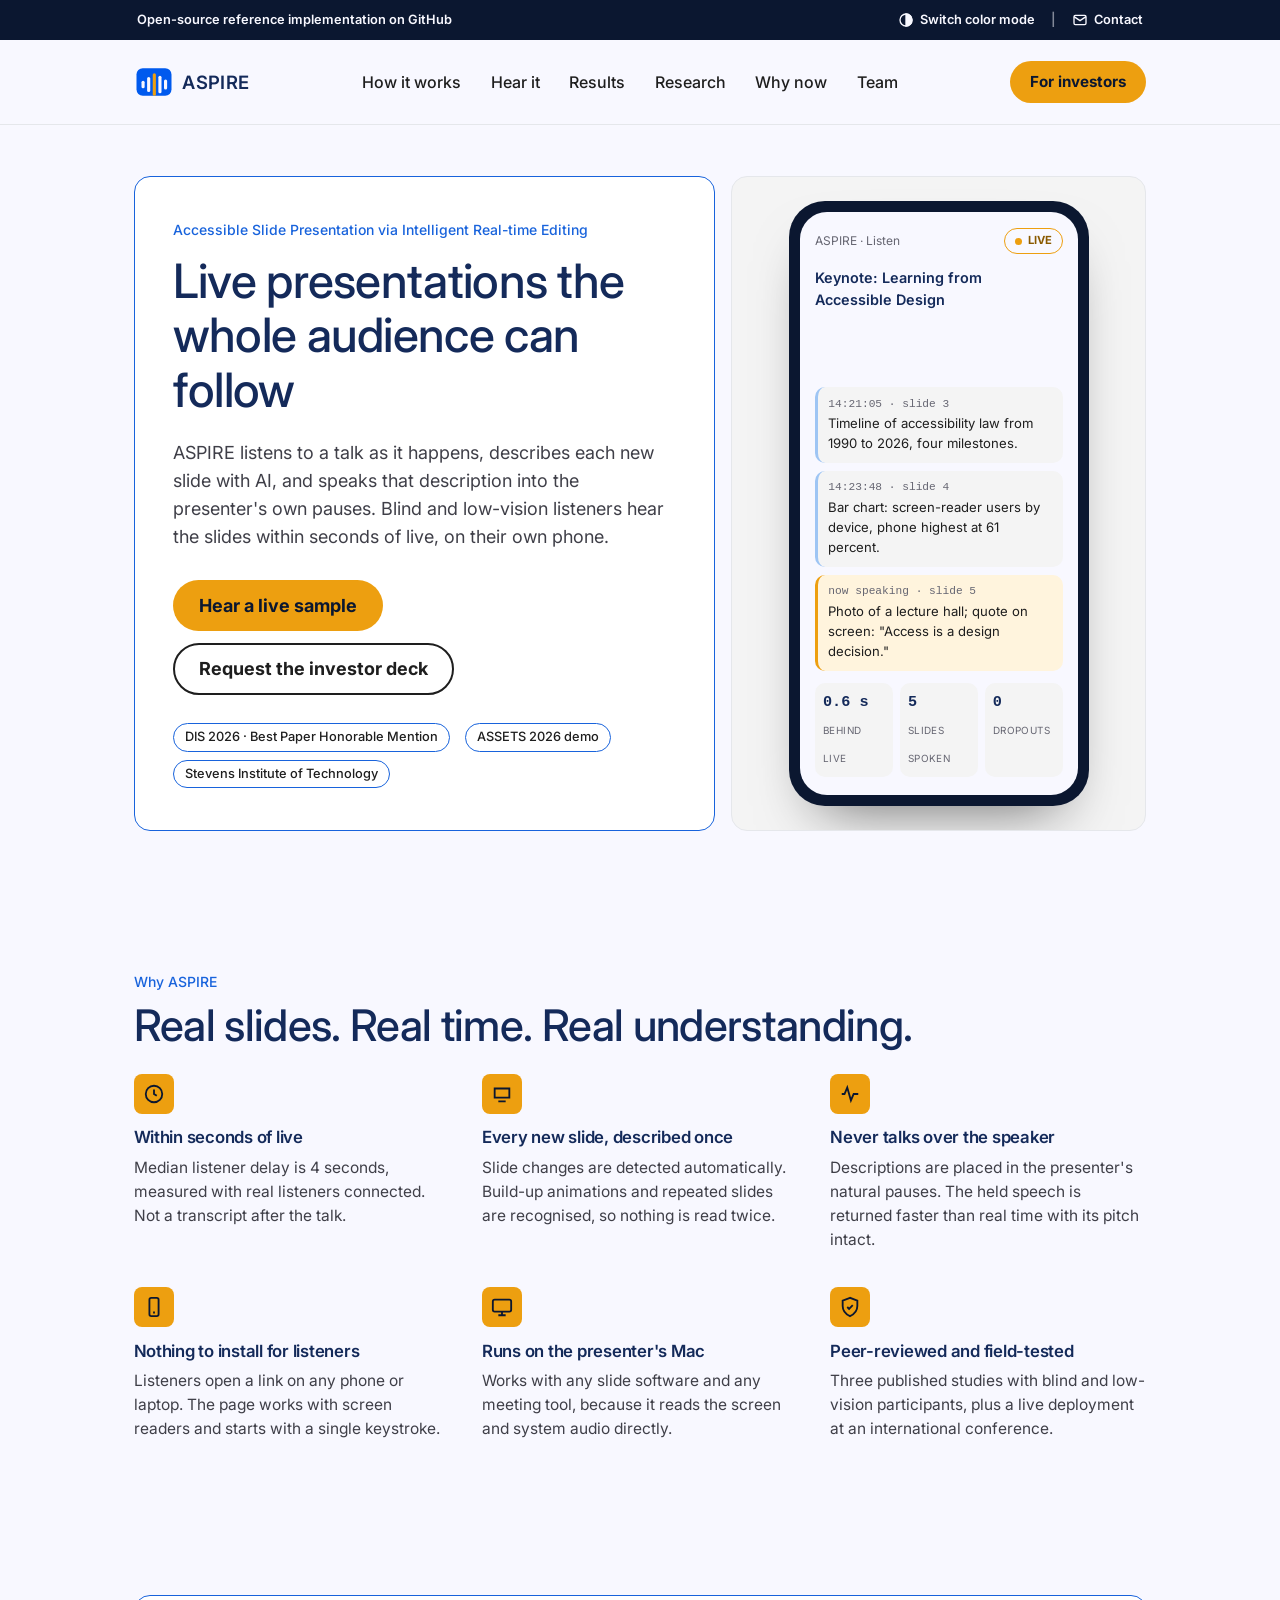
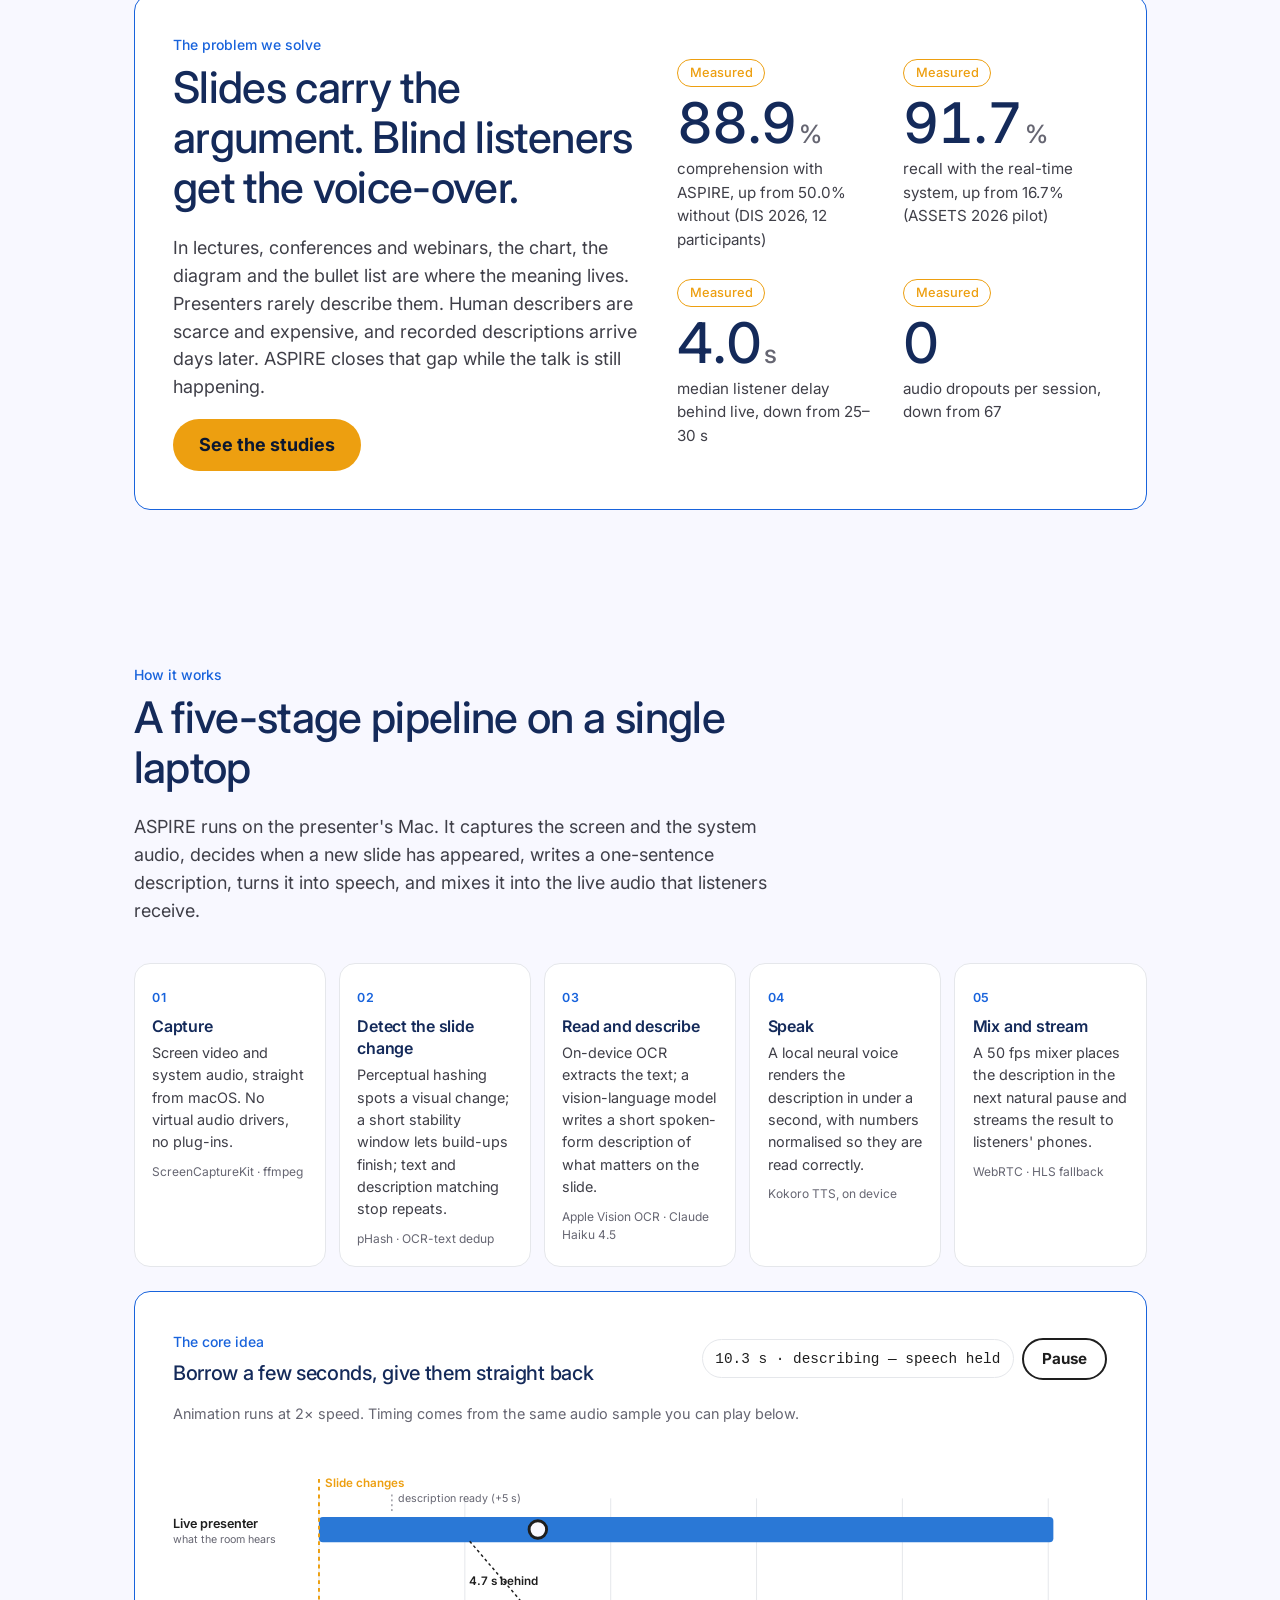
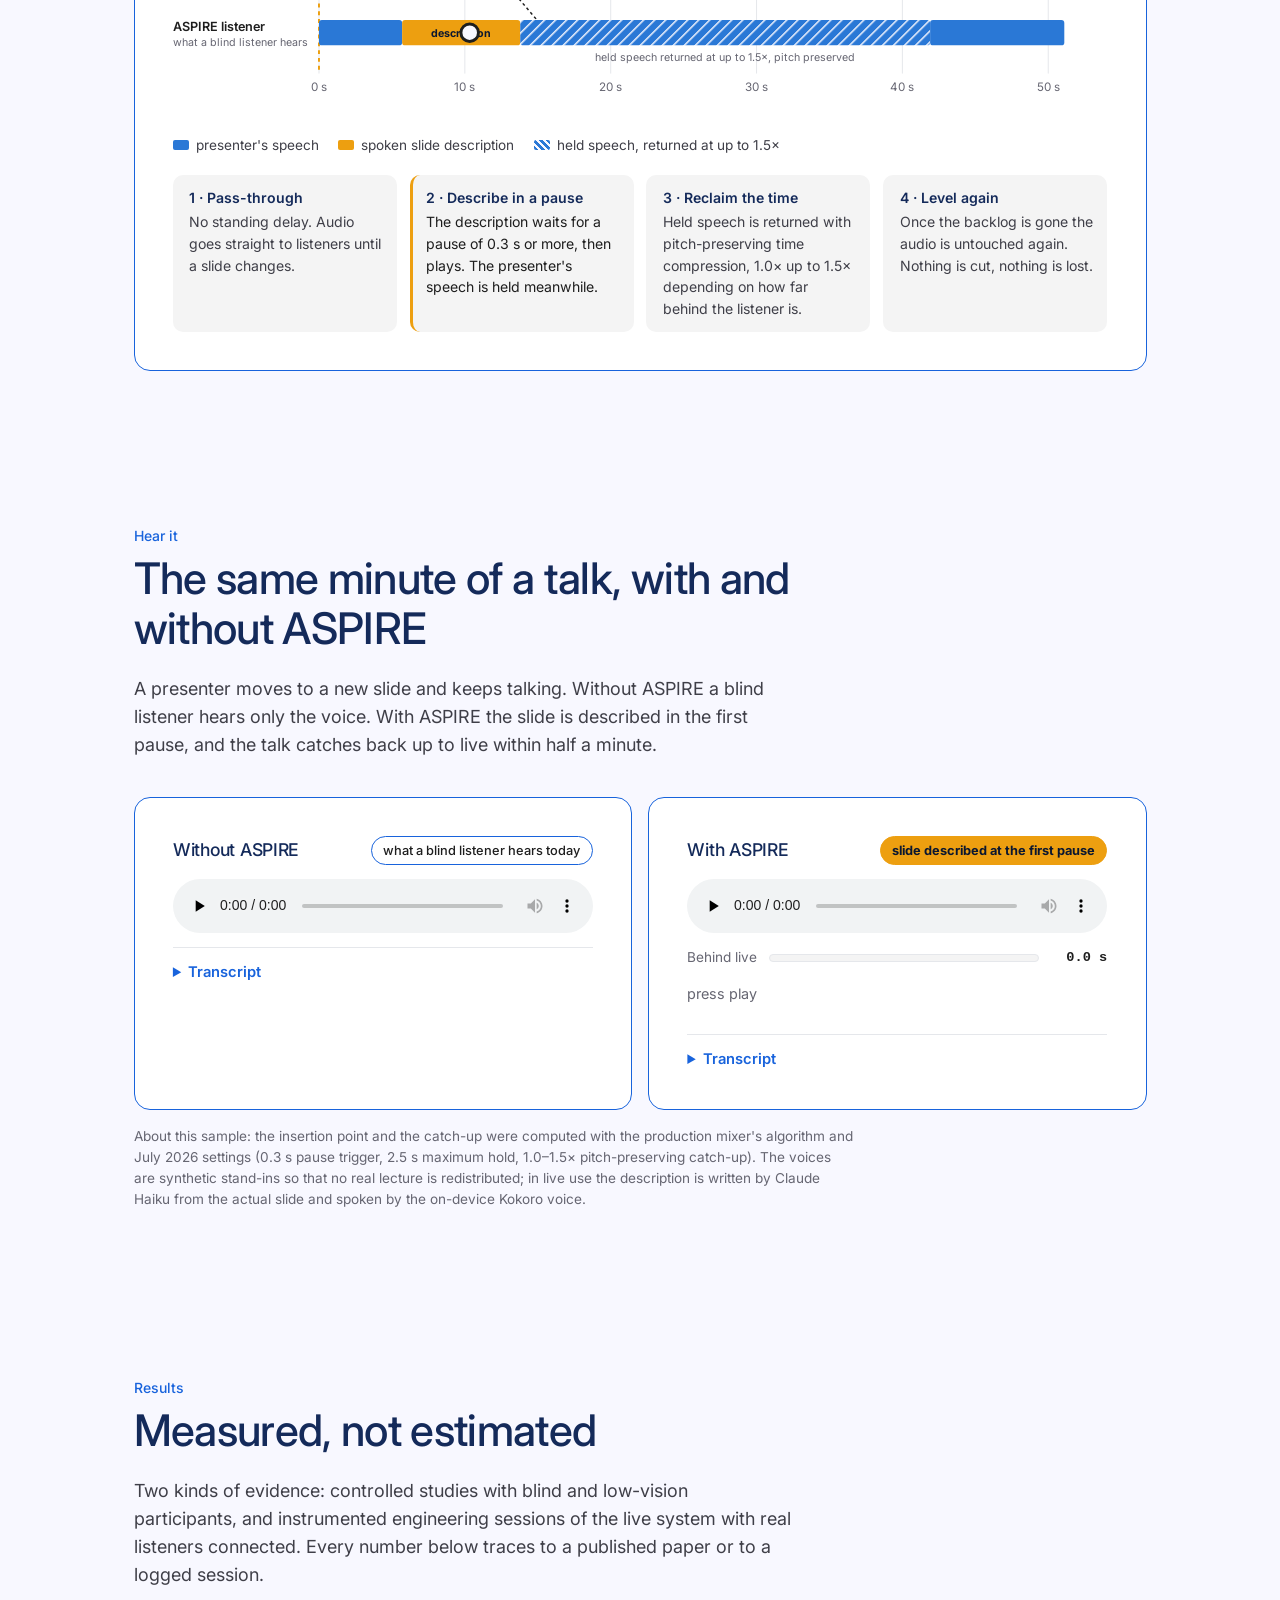
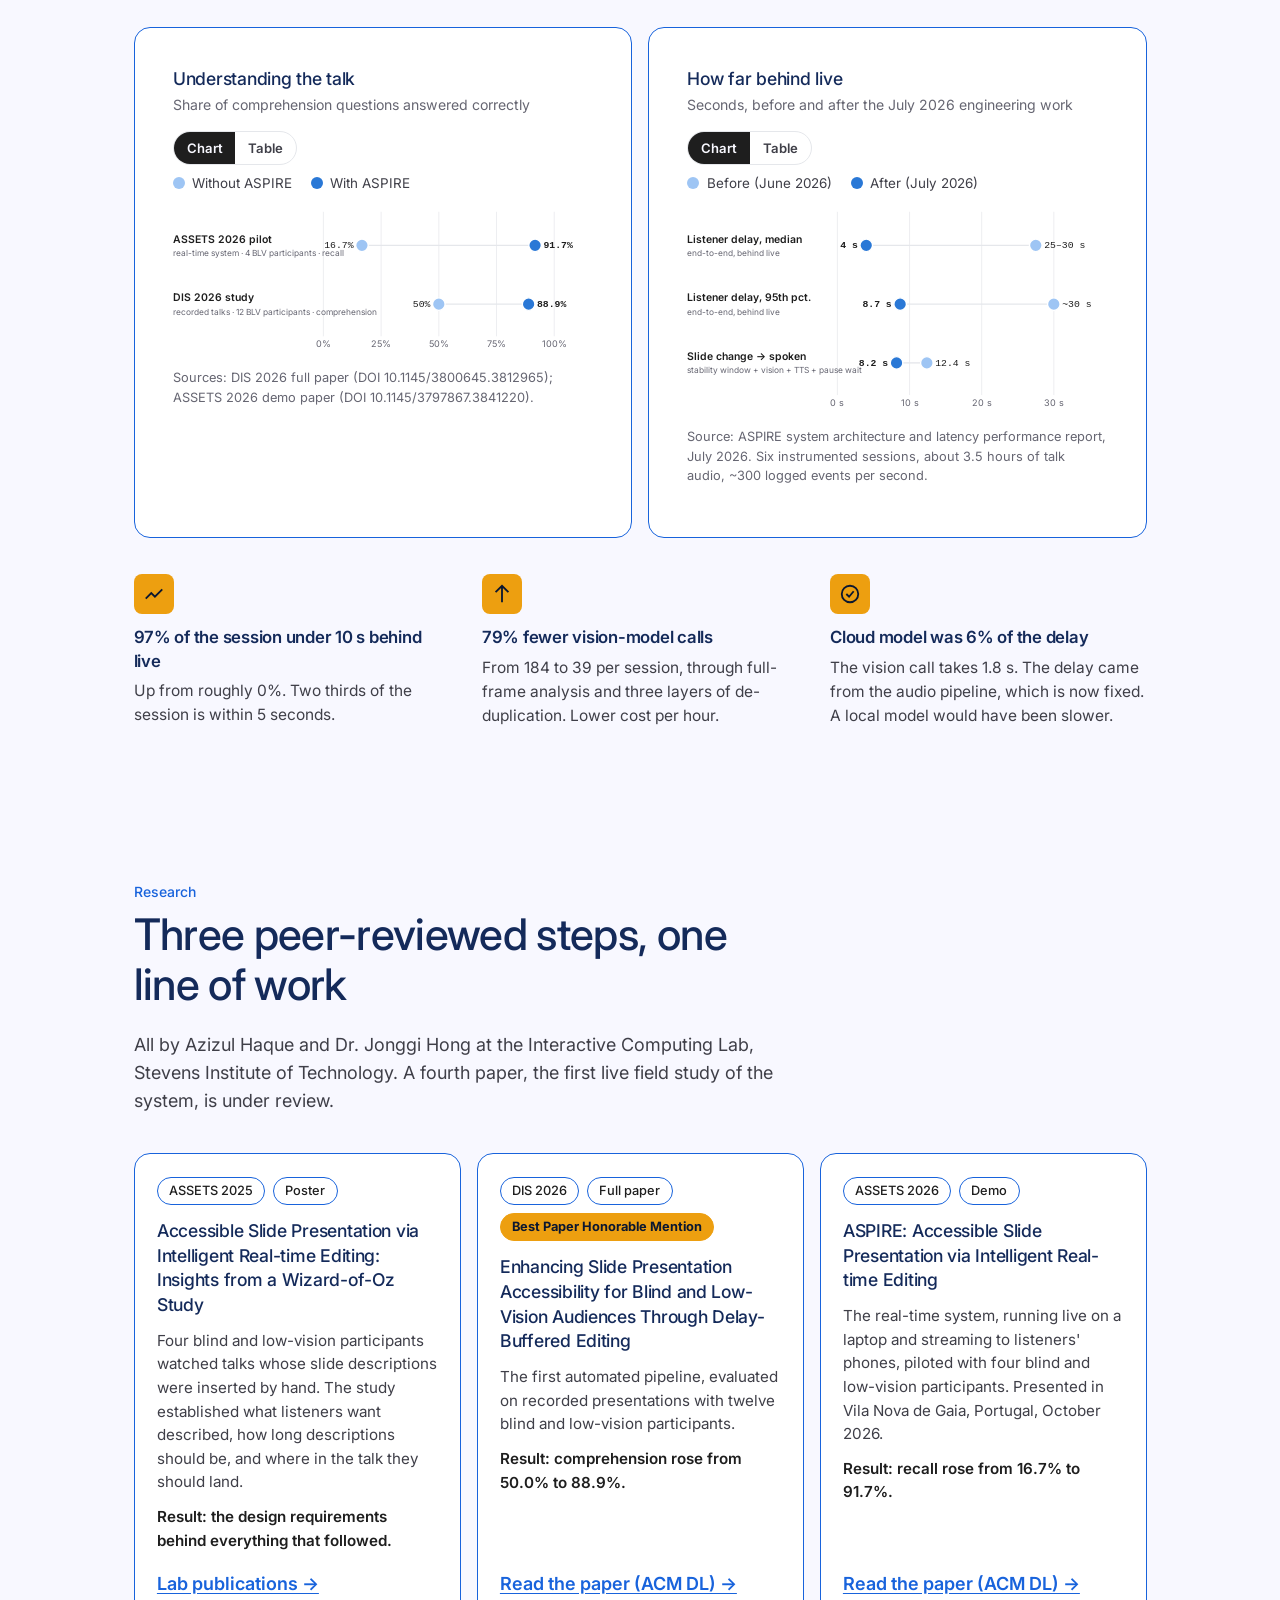
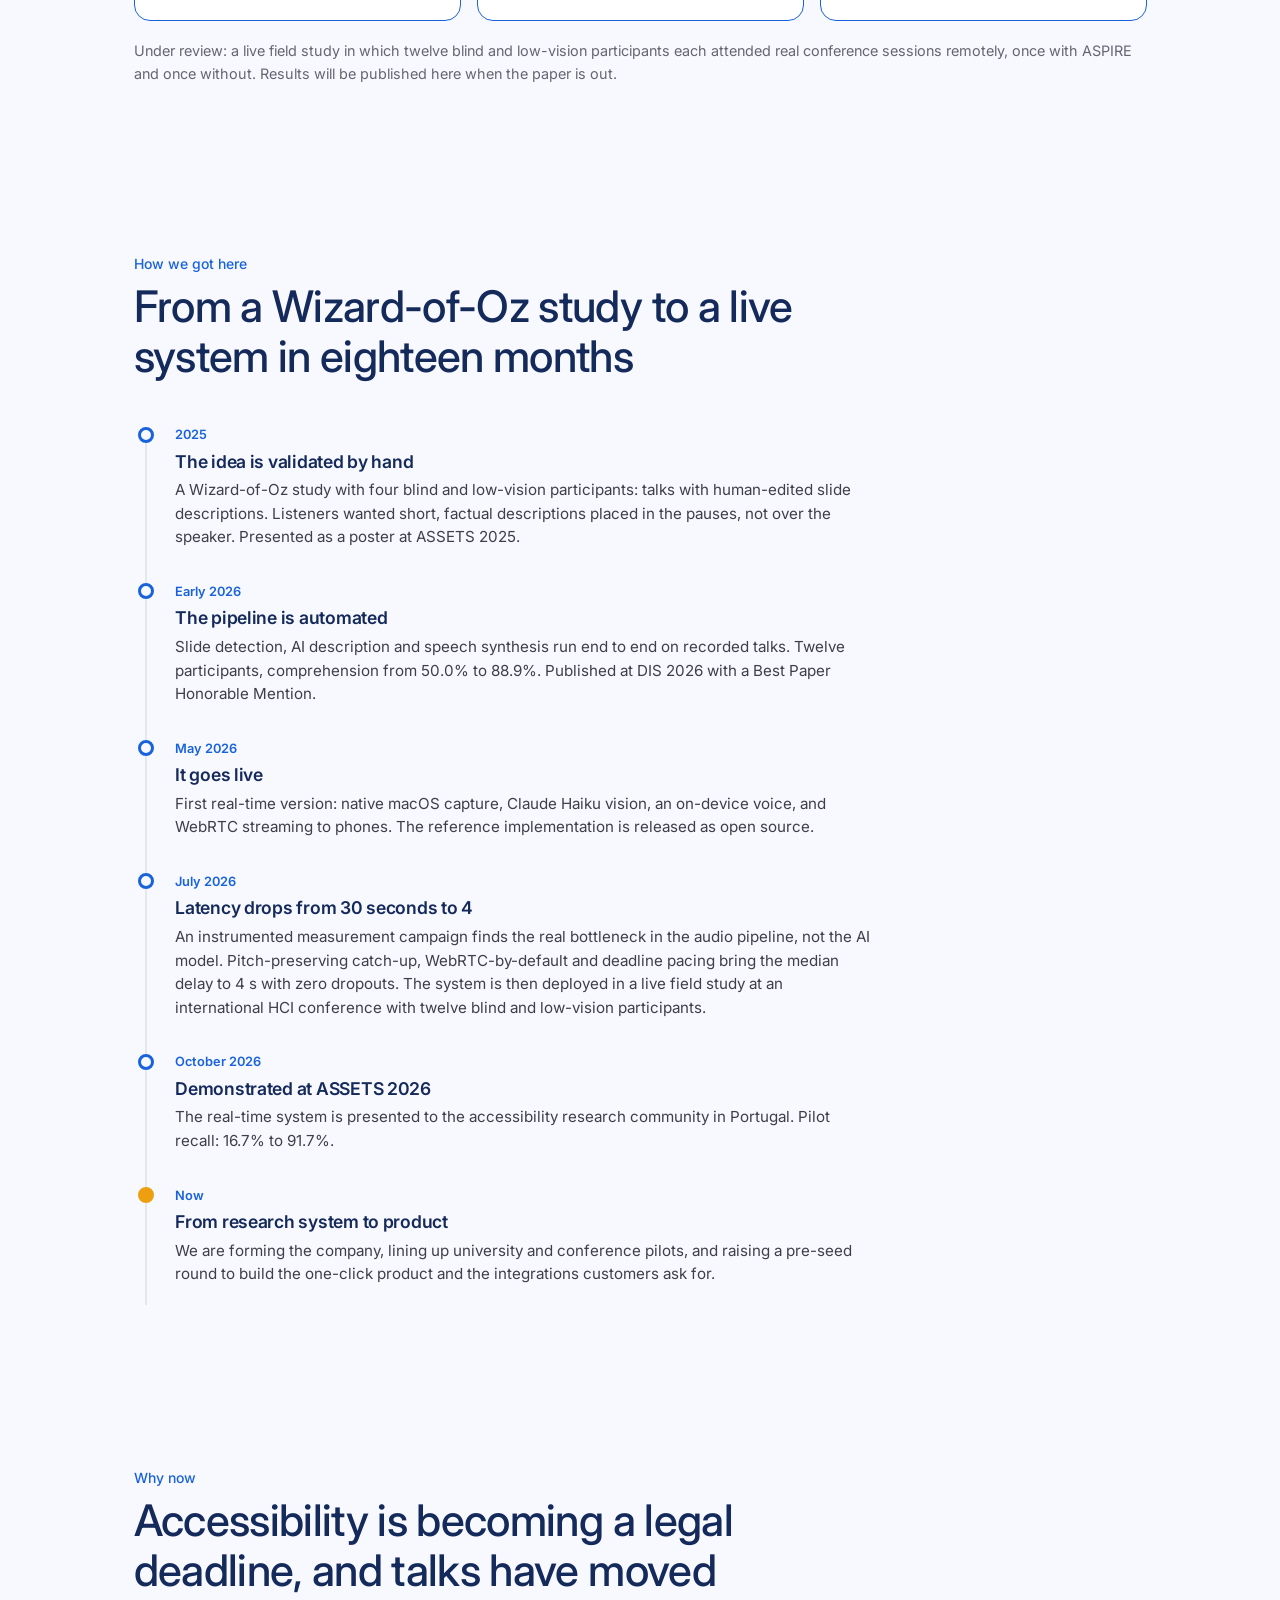
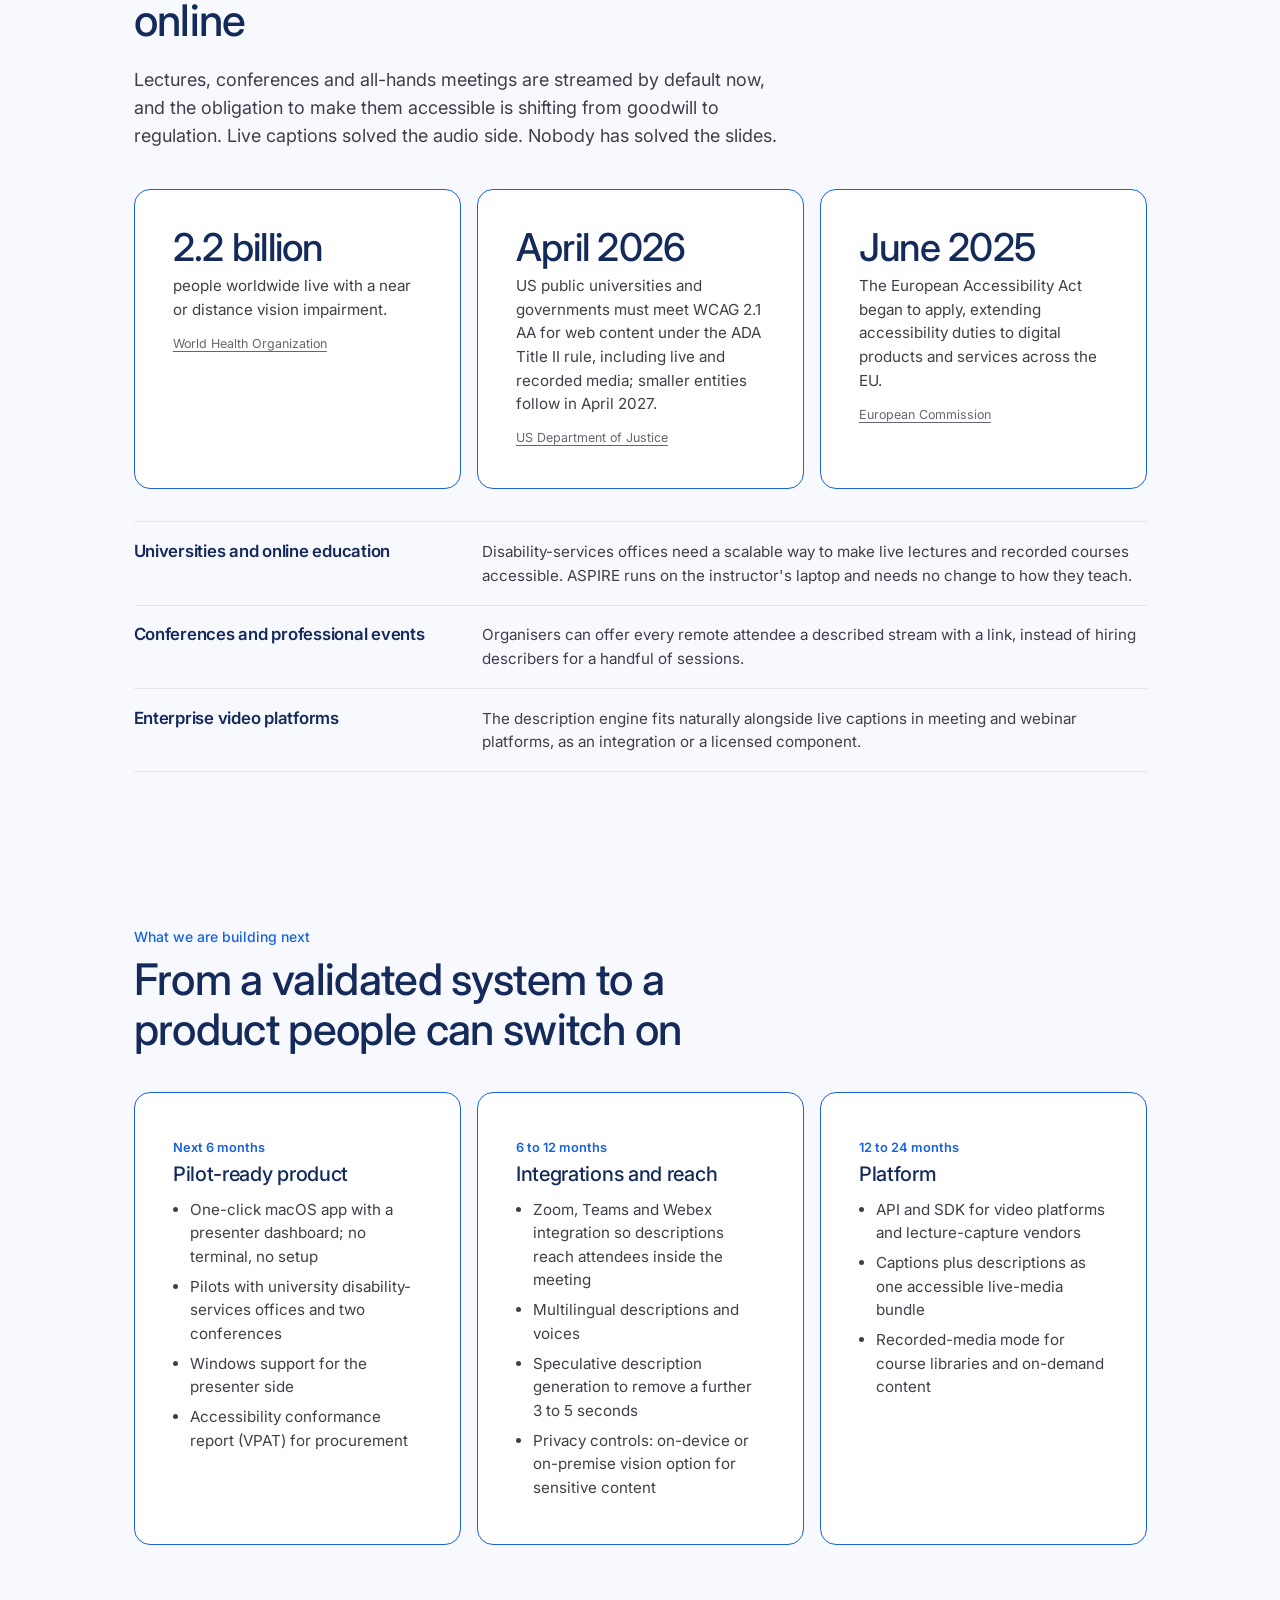
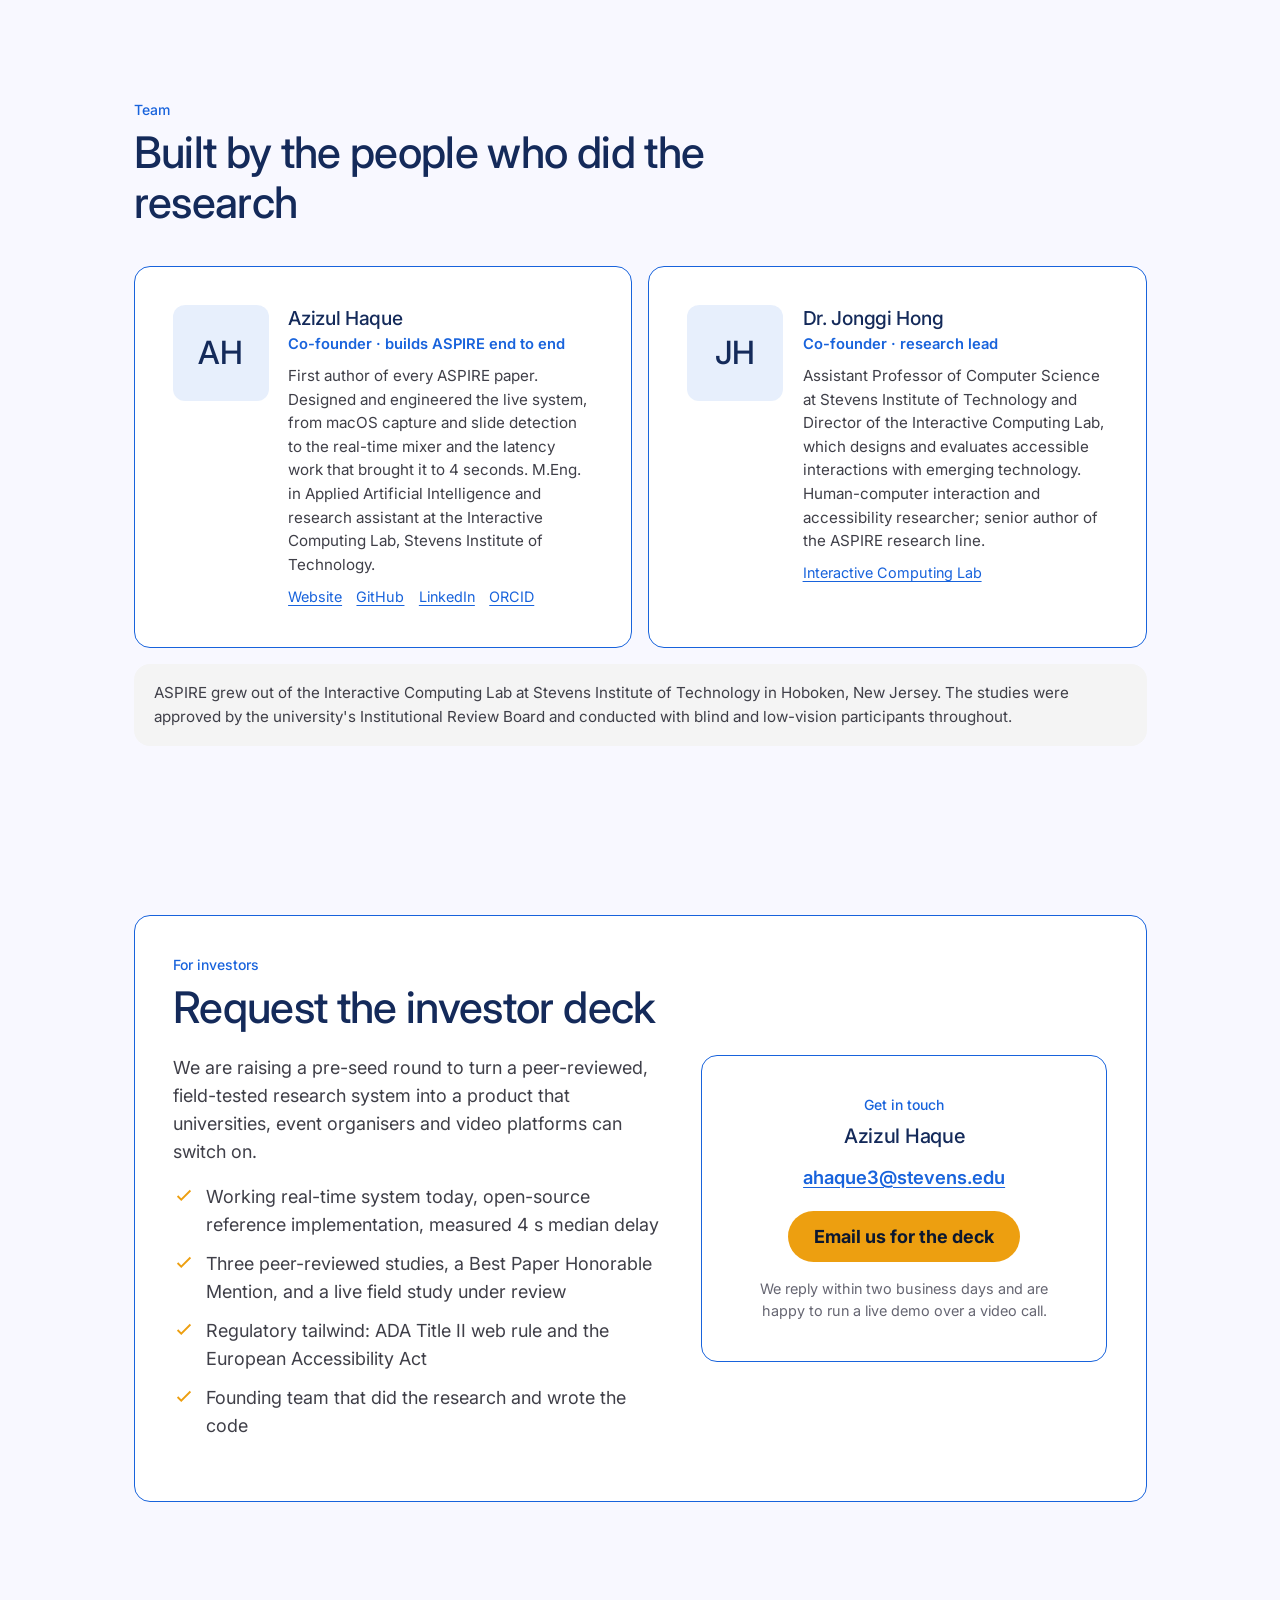
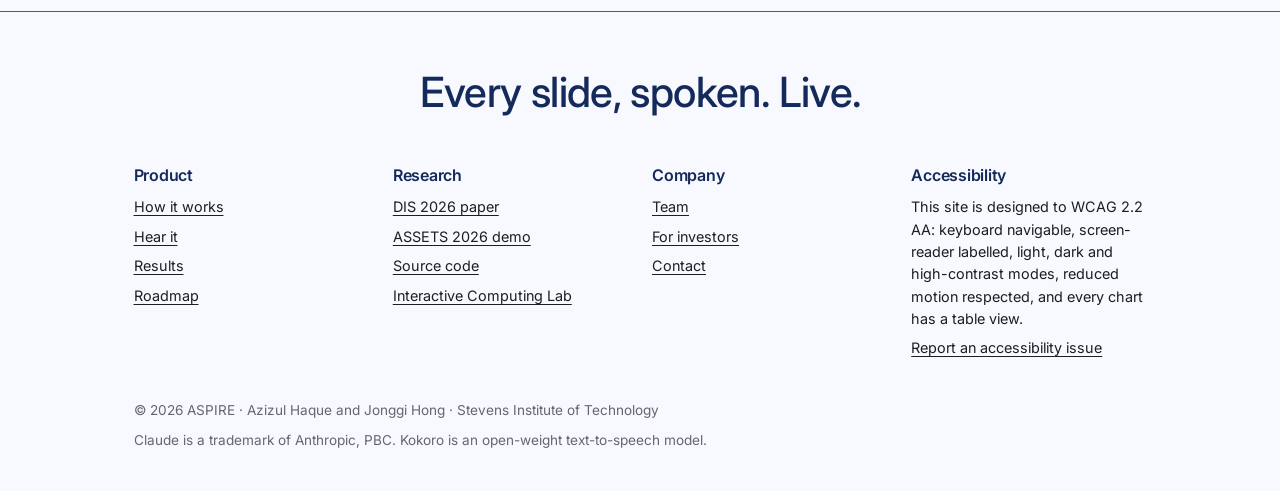
==== site/index.html @ bf1dcdfb "ASPIRE investor website: Be My Eyes-style design, audio demo, measured results - Single-page static " ====
<!doctype html>
<html lang="en">
<head>
<meta charset="utf-8">
<meta name="viewport" content="width=device-width, initial-scale=1">
<title>ASPIRE — Live slide presentations, accessible in real time</title>
<meta name="description" content="ASPIRE describes each new slide of a live presentation with AI and speaks it into the presenter's own pauses, so blind and low-vision listeners follow along within seconds. Peer-reviewed at DIS 2026 (Best Paper Honorable Mention) and ASSETS 2026. Built at Stevens Institute of Technology.">
<link rel="canonical" href="https://azizulhaque.me/aspire/">
<meta property="og:type" content="website">
<meta property="og:title" content="ASPIRE — Live slide presentations, accessible in real time">
<meta property="og:description" content="AI-spoken slide descriptions folded into a live talk, within seconds of live. Comprehension for blind and low-vision listeners rose from 50% to 89% in a peer-reviewed study.">
<meta property="og:url" content="https://azizulhaque.me/aspire/">
<meta name="theme-color" content="#005AEE">
<link rel="icon" href="assets/favicon.svg" type="image/svg+xml">
<link rel="preconnect" href="https://fonts.googleapis.com">
<link rel="preconnect" href="https://fonts.gstatic.com" crossorigin>
<link href="https://fonts.googleapis.com/css2?family=Inter:wght@400;500;600;700&display=swap" rel="stylesheet">
<link rel="stylesheet" href="css/style.css">
<script>/* apply saved theme before paint to avoid a flash */(function(){try{var t=localStorage.getItem('aspire-theme');if(t&&t!=='system')document.documentElement.setAttribute('data-theme',t);}catch(e){}})();</script>
<script type="application/ld+json">
{"@context":"https://schema.org","@type":"Organization","name":"ASPIRE","url":"https://azizulhaque.me/aspire/","description":"Real-time AI slide descriptions for blind and low-vision audiences of live presentations.","founders":[{"@type":"Person","name":"Azizul Haque"},{"@type":"Person","name":"Jonggi Hong"}],"parentOrganization":{"@type":"CollegeOrUniversity","name":"Stevens Institute of Technology"},"email":"ahaque3@stevens.edu"}
</script>
</head>
<body>
<a class="skip" href="#main">Skip to main content</a>

<div class="topbar">
  <div class="wrap">
    <a href="https://github.com/meazizul/ASPIRE">Open-source reference implementation on GitHub</a>
    <div class="topbar-right">
      <div class="theme-menu">
        <button id="theme-btn" type="button" aria-haspopup="true" aria-expanded="false" aria-controls="theme-menu">
          <svg viewBox="0 0 24 24" fill="none" stroke="currentColor" stroke-width="2" aria-hidden="true"><circle cx="12" cy="12" r="9"/><path d="M12 3a9 9 0 0 1 0 18z" fill="currentColor"/></svg>
          Switch color mode
        </button>
        <div id="theme-menu" class="theme-options" role="group" aria-label="Color mode">
          <button type="button" data-theme="light" aria-pressed="false">Light theme</button>
          <button type="button" data-theme="dark" aria-pressed="false">Dark theme</button>
          <button type="button" data-theme="contrast" aria-pressed="false">High contrast</button>
          <button type="button" data-theme="system" aria-pressed="true">System</button>
        </div>
      </div>
      <span class="sep" aria-hidden="true">|</span>
      <a href="mailto:ahaque3@stevens.edu?subject=ASPIRE">
        <svg viewBox="0 0 24 24" fill="none" stroke="currentColor" stroke-width="2" aria-hidden="true"><rect x="3" y="5" width="18" height="14" rx="2"/><path d="m3 7 9 6 9-6"/></svg>
        Contact
      </a>
    </div>
  </div>
</div>

<header class="site-header">
  <div class="wrap nav">
    <a class="logo" href="#top" aria-label="ASPIRE home">
      <svg viewBox="0 0 64 64" aria-hidden="true"><rect x="4" y="10" width="56" height="44" rx="10" fill="#005AEE"/><rect x="12" y="30" width="5" height="12" rx="2.5" fill="#F8F8FF"/><rect x="21" y="24" width="5" height="24" rx="2.5" fill="#F8F8FF"/><rect x="30" y="18" width="5" height="36" rx="2.5" fill="#ED9F10"/><rect x="39" y="22" width="5" height="28" rx="2.5" fill="#F8F8FF"/><rect x="48" y="28" width="5" height="16" rx="2.5" fill="#F8F8FF"/></svg>
      ASPIRE
    </a>
    <nav aria-label="Primary">
      <ul id="nav-links" class="nav-links">
        <li><a href="#how">How it works</a></li>
        <li><a href="#demo">Hear it</a></li>
        <li><a href="#results">Results</a></li>
        <li><a href="#research">Research</a></li>
        <li><a href="#market">Why now</a></li>
        <li><a href="#team">Team</a></li>
      </ul>
    </nav>
    <div class="nav-actions">
      <a class="btn btn-amber btn-sm" href="#investors">For investors</a>
      <button class="nav-toggle" type="button" aria-expanded="false" aria-controls="nav-links" aria-label="Menu">
        <svg viewBox="0 0 24 24" fill="none" stroke="currentColor" stroke-width="2" aria-hidden="true"><path d="M4 7h16M4 12h16M4 17h16"/></svg>
      </button>
    </div>
  </div>
</header>

<main id="main">
  <!-- ============ HERO ============ -->
  <section class="hero" id="top" aria-labelledby="hero-h">
    <div class="wrap">
      <div class="ocard hero-card">
        <span class="eyebrow">Accessible Slide Presentation via Intelligent Real-time Editing</span>
        <h1 id="hero-h">Live presentations the whole audience can follow</h1>
        <p class="lede">ASPIRE listens to a talk as it happens, describes each new slide with AI, and speaks that description into the presenter's own pauses. Blind and low-vision listeners hear the slides within seconds of live, on their own phone.</p>
        <div class="hero-actions">
          <a class="btn btn-amber" href="#demo">Hear a live sample</a>
          <a class="btn btn-outline" href="#investors">Request the investor deck</a>
        </div>
        <div class="hero-proof" aria-label="Highlights">
          <span class="pill">DIS 2026 · Best Paper Honorable Mention</span>
          <span class="pill">ASSETS 2026 demo</span>
          <span class="pill">Stevens Institute of Technology</span>
        </div>
      </div>
      <div class="hero-visual" aria-hidden="true">
        <div class="phone">
          <div class="phone-screen">
            <div class="phone-top"><span>ASPIRE · Listen</span><span class="live-pill"><i></i>LIVE</span></div>
            <div class="phone-title">Keynote: Learning from Accessible Design</div>
            <div class="wave"><i style="animation-delay:0s"></i><i style="animation-delay:.1s"></i><i style="animation-delay:.2s"></i><i style="animation-delay:.3s"></i><i style="animation-delay:.4s"></i><i style="animation-delay:.5s"></i><i style="animation-delay:.6s"></i><i style="animation-delay:.7s"></i><i style="animation-delay:.8s"></i><i style="animation-delay:.9s"></i><i style="animation-delay:1s"></i><i style="animation-delay:1.1s"></i><i style="animation-delay:1.2s"></i><i style="animation-delay:1.3s"></i><i style="animation-delay:1.4s"></i><i style="animation-delay:1.5s"></i></div>
            <ul class="slide-log">
              <li><span class="t">14:21:05 · slide 3</span>Timeline of accessibility law from 1990 to 2026, four milestones.</li>
              <li><span class="t">14:23:48 · slide 4</span>Bar chart: screen-reader users by device, phone highest at 61 percent.</li>
              <li class="now"><span class="t">now speaking · slide 5</span>Photo of a lecture hall; quote on screen: "Access is a design decision."</li>
            </ul>
            <div class="phone-metrics">
              <div><b>0.6 s</b><span>behind live</span></div>
              <div><b>5</b><span>slides spoken</span></div>
              <div><b>0</b><span>dropouts</span></div>
            </div>
          </div>
        </div>
      </div>
    </div>
  </section>

  <!-- ============ BENEFITS ============ -->
  <section id="benefits" aria-labelledby="benefits-h">
    <div class="wrap">
      <span class="eyebrow">Why ASPIRE</span>
      <h2 id="benefits-h">Real slides. Real time. Real understanding.</h2>
      <div class="benefits">
        <div class="benefit reveal">
          <div class="ico"><svg viewBox="0 0 24 24" fill="none" stroke="currentColor" stroke-width="2" aria-hidden="true"><circle cx="12" cy="12" r="9"/><path d="M12 7v5l3 2"/></svg></div>
          <h3>Within seconds of live</h3>
          <p>Median listener delay is 4 seconds, measured with real listeners connected. Not a transcript after the talk.</p>
        </div>
        <div class="benefit reveal">
          <div class="ico"><svg viewBox="0 0 24 24" fill="none" stroke="currentColor" stroke-width="2" aria-hidden="true"><path d="M4 6h16v10H4zM8 20h8"/></svg></div>
          <h3>Every new slide, described once</h3>
          <p>Slide changes are detected automatically. Build-up animations and repeated slides are recognised, so nothing is read twice.</p>
        </div>
        <div class="benefit reveal">
          <div class="ico"><svg viewBox="0 0 24 24" fill="none" stroke="currentColor" stroke-width="2" aria-hidden="true"><path d="M3 12h3l3-7 4 14 3-7h5"/></svg></div>
          <h3>Never talks over the speaker</h3>
          <p>Descriptions are placed in the presenter's natural pauses. The held speech is returned faster than real time with its pitch intact.</p>
        </div>
        <div class="benefit reveal">
          <div class="ico"><svg viewBox="0 0 24 24" fill="none" stroke="currentColor" stroke-width="2" aria-hidden="true"><rect x="7" y="2" width="10" height="20" rx="2"/><path d="M11 18h2"/></svg></div>
          <h3>Nothing to install for listeners</h3>
          <p>Listeners open a link on any phone or laptop. The page works with screen readers and starts with a single keystroke.</p>
        </div>
        <div class="benefit reveal">
          <div class="ico"><svg viewBox="0 0 24 24" fill="none" stroke="currentColor" stroke-width="2" aria-hidden="true"><rect x="2" y="4" width="20" height="13" rx="2"/><path d="M8 21h8M12 17v4"/></svg></div>
          <h3>Runs on the presenter's Mac</h3>
          <p>Works with any slide software and any meeting tool, because it reads the screen and system audio directly.</p>
        </div>
        <div class="benefit reveal">
          <div class="ico"><svg viewBox="0 0 24 24" fill="none" stroke="currentColor" stroke-width="2" aria-hidden="true"><path d="M12 2 4 5v6c0 5 3.5 9 8 11 4.5-2 8-6 8-11V5z"/><path d="m9 12 2 2 4-4"/></svg></div>
          <h3>Peer-reviewed and field-tested</h3>
          <p>Three published studies with blind and low-vision participants, plus a live deployment at an international conference.</p>
        </div>
      </div>
    </div>
  </section>

  <!-- ============ IMPACT (measured) ============ -->
  <section id="impact" aria-labelledby="impact-h">
    <div class="wrap">
      <div class="ocard impact reveal">
        <div>
          <span class="eyebrow">The problem we solve</span>
          <h2 id="impact-h">Slides carry the argument. Blind listeners get the voice-over.</h2>
          <p class="lede">In lectures, conferences and webinars, the chart, the diagram and the bullet list are where the meaning lives. Presenters rarely describe them. Human describers are scarce and expensive, and recorded descriptions arrive days later. ASPIRE closes that gap while the talk is still happening.</p>
          <a class="btn btn-amber" href="#research">See the studies</a>
        </div>
        <div class="stats" aria-label="Measured results">
          <div class="stat"><span class="pill amber">Measured</span><div class="big">88.9<small>%</small></div><div class="lbl">comprehension with ASPIRE, up from 50.0% without (DIS 2026, 12 participants)</div></div>
          <div class="stat"><span class="pill amber">Measured</span><div class="big">91.7<small>%</small></div><div class="lbl">recall with the real-time system, up from 16.7% (ASSETS 2026 pilot)</div></div>
          <div class="stat"><span class="pill amber">Measured</span><div class="big">4.0<small>s</small></div><div class="lbl">median listener delay behind live, down from 25–30 s</div></div>
          <div class="stat"><span class="pill amber">Measured</span><div class="big">0</div><div class="lbl">audio dropouts per session, down from 67</div></div>
        </div>
      </div>
    </div>
  </section>

  <!-- ============ HOW IT WORKS ============ -->
  <section id="how" aria-labelledby="how-h">
    <div class="wrap">
      <div class="section-head">
        <span class="eyebrow">How it works</span>
        <h2 id="how-h">A five-stage pipeline on a single laptop</h2>
        <p>ASPIRE runs on the presenter's Mac. It captures the screen and the system audio, decides when a new slide has appeared, writes a one-sentence description, turns it into speech, and mixes it into the live audio that listeners receive.</p>
      </div>
      <div class="pipeline">
        <div class="step reveal"><h3>Capture</h3><p>Screen video and system audio, straight from macOS. No virtual audio drivers, no plug-ins.</p><span class="tech">ScreenCaptureKit · ffmpeg</span></div>
        <div class="step reveal"><h3>Detect the slide change</h3><p>Perceptual hashing spots a visual change; a short stability window lets build-ups finish; text and description matching stop repeats.</p><span class="tech">pHash · OCR-text dedup</span></div>
        <div class="step reveal"><h3>Read and describe</h3><p>On-device OCR extracts the text; a vision-language model writes a short spoken-form description of what matters on the slide.</p><span class="tech">Apple Vision OCR · Claude Haiku 4.5</span></div>
        <div class="step reveal"><h3>Speak</h3><p>A local neural voice renders the description in under a second, with numbers normalised so they are read correctly.</p><span class="tech">Kokoro TTS, on device</span></div>
        <div class="step reveal"><h3>Mix and stream</h3><p>A 50 fps mixer places the description in the next natural pause and streams the result to listeners' phones.</p><span class="tech">WebRTC · HLS fallback</span></div>
      </div>

      <div class="ocard mech reveal">
        <div class="mech-head">
          <div>
            <span class="eyebrow">The core idea</span>
            <h3>Borrow a few seconds, give them straight back</h3>
          </div>
          <div class="mech-controls">
            <span id="mech-readout" class="mech-readout" aria-live="off">0.0 s · level with live</span>
            <button id="mech-play" class="btn btn-outline btn-sm" type="button" aria-pressed="false">Play</button>
          </div>
        </div>
        <p class="muted small">Animation runs at 2× speed. Timing comes from the same audio sample you can play below.</p>
        <svg id="mech-svg" role="img" aria-label="Timeline comparing the live presenter to what an ASPIRE listener hears. Audio passes through untouched until a slide changes. About five seconds later the description is ready and plays at the next pause while the presenter's speech is held. The held speech is then played back at up to 1.5 times speed with pitch preserved until the listener is level with live again."></svg>
        <div class="mech-legend" aria-hidden="true">
          <span><i style="background:var(--s1)"></i>presenter's speech</span>
          <span><i style="background:var(--amber)"></i>spoken slide description</span>
          <span><i style="background:repeating-linear-gradient(45deg,var(--s1) 0 3px,var(--bg) 3px 5px)"></i>held speech, returned at up to 1.5×</span>
        </div>
        <div id="mech-steps" class="mech-steps">
          <div data-phase="live"><b>1 · Pass-through</b>No standing delay. Audio goes straight to listeners until a slide changes.</div>
          <div data-phase="describing"><b>2 · Describe in a pause</b>The description waits for a pause of 0.3 s or more, then plays. The presenter's speech is held meanwhile.</div>
          <div data-phase="catching-up"><b>3 · Reclaim the time</b>Held speech is returned with pitch-preserving time compression, 1.0× up to 1.5× depending on how far behind the listener is.</div>
          <div data-phase="level"><b>4 · Level again</b>Once the backlog is gone the audio is untouched again. Nothing is cut, nothing is lost.</div>
        </div>
      </div>
    </div>
  </section>

  <!-- ============ HEAR IT ============ -->
  <section id="demo" aria-labelledby="demo-h">
    <div class="wrap">
      <div class="section-head">
        <span class="eyebrow">Hear it</span>
        <h2 id="demo-h">The same minute of a talk, with and without ASPIRE</h2>
        <p>A presenter moves to a new slide and keeps talking. Without ASPIRE a blind listener hears only the voice. With ASPIRE the slide is described in the first pause, and the talk catches back up to live within half a minute.</p>
      </div>
      <div class="demo-grid">
        <div class="ocard player">
          <div class="player-head"><h3>Without ASPIRE</h3><span class="pill">what a blind listener hears today</span></div>
          <audio id="audio-without" controls preload="none" src="audio/without-aspire.m4a">Your browser cannot play this audio. <a href="audio/without-aspire.m4a">Download the clip.</a></audio>
          <details class="transcript"><summary>Transcript</summary>
            <p>So let's move on to the next slide. This is one of my favourite charts in the whole talk. What you're seeing here is the cost of solar electricity over the last ten years, and the trend is remarkable. In 2010, utility-scale solar cost about 38 cents per kilowatt-hour. By 2020, it was down to roughly 5 cents. That is an 87 percent drop in a single decade, faster than almost anyone predicted. And this is the point I really want you to take away: cost, not technology, is what changed the energy conversation. Once solar became the cheapest option on the table, the debate stopped being about whether, and started being about how fast. Keep that in mind, because the next slide looks at wind, and the story there is strikingly similar.</p>
          </details>
        </div>
        <div class="ocard player with">
          <div class="player-head"><h3>With ASPIRE</h3><span class="pill solid">slide described at the first pause</span></div>
          <audio id="audio-with" controls preload="none" src="audio/with-aspire.m4a">Your browser cannot play this audio. <a href="audio/with-aspire.m4a">Download the clip.</a></audio>
          <div class="lag" aria-live="off"><span>Behind live</span><div class="lag-bar" aria-hidden="true"><i id="lag-fill"></i></div><b id="lag-val">0.0 s</b></div>
          <p class="small muted" id="lag-phase" aria-live="polite">press play</p>
          <details class="transcript"><summary>Transcript</summary>
            <p>So let's move on to the next slide. This is one of my favourite charts in the whole talk.</p>
            <p class="desc"><b>ASPIRE</b>New slide. Line chart titled "Cost of solar electricity", falling from 38 cents to 5 cents per kilowatt-hour, 2010 to 2020.</p>
            <p>What you're seeing here is the cost of solar electricity over the last ten years, and the trend is remarkable. In 2010, utility-scale solar cost about 38 cents per kilowatt-hour. By 2020, it was down to roughly 5 cents. That is an 87 percent drop in a single decade, faster than almost anyone predicted. And this is the point I really want you to take away: cost, not technology, is what changed the energy conversation. Once solar became the cheapest option on the table, the debate stopped being about whether, and started being about how fast. Keep that in mind, because the next slide looks at wind, and the story there is strikingly similar.</p>
          </details>
        </div>
      </div>
      <p class="demo-note">About this sample: the insertion point and the catch-up were computed with the production mixer's algorithm and July 2026 settings (0.3 s pause trigger, 2.5 s maximum hold, 1.0–1.5× pitch-preserving catch-up). The voices are synthetic stand-ins so that no real lecture is redistributed; in live use the description is written by Claude Haiku from the actual slide and spoken by the on-device Kokoro voice.</p>
    </div>
  </section>

  <!-- ============ RESULTS ============ -->
  <section id="results" aria-labelledby="results-h">
    <div class="wrap">
      <div class="section-head">
        <span class="eyebrow">Results</span>
        <h2 id="results-h">Measured, not estimated</h2>
        <p>Two kinds of evidence: controlled studies with blind and low-vision participants, and instrumented engineering sessions of the live system with real listeners connected. Every number below traces to a published paper or to a logged session.</p>
      </div>
      <div class="charts">
        <div class="ocard chart-card reveal" id="chart-comprehension">
          <div class="chart-head">
            <div><h3>Understanding the talk</h3><p>Share of comprehension questions answered correctly</p></div>
            <div class="chart-toggle" role="group" aria-label="View as"><button type="button" data-view="chart" aria-pressed="true">Chart</button><button type="button" data-view="table" aria-pressed="false">Table</button></div>
          </div>
          <div class="legend" aria-hidden="true"><span><i style="background:var(--s1-light)"></i>Without ASPIRE</span><span><i style="background:var(--s1)"></i>With ASPIRE</span></div>
          <div class="chart"><div class="chart-svg"></div><div class="chart-table"></div><div class="tip" role="presentation"></div></div>
          <p class="chart-foot">Sources: DIS 2026 full paper (DOI 10.1145/3800645.3812965); ASSETS 2026 demo paper (DOI 10.1145/3797867.3841220).</p>
        </div>
        <div class="ocard chart-card reveal" id="chart-latency">
          <div class="chart-head">
            <div><h3>How far behind live</h3><p>Seconds, before and after the July 2026 engineering work</p></div>
            <div class="chart-toggle" role="group" aria-label="View as"><button type="button" data-view="chart" aria-pressed="true">Chart</button><button type="button" data-view="table" aria-pressed="false">Table</button></div>
          </div>
          <div class="legend" aria-hidden="true"><span><i style="background:var(--s1-light)"></i>Before (June 2026)</span><span><i style="background:var(--s1)"></i>After (July 2026)</span></div>
          <div class="chart"><div class="chart-svg"></div><div class="chart-table"></div><div class="tip" role="presentation"></div></div>
          <p class="chart-foot">Source: ASPIRE system architecture and latency performance report, July 2026. Six instrumented sessions, about 3.5 hours of talk audio, ~300 logged events per second.</p>
        </div>
      </div>
      <div class="benefits" style="margin-top:2.2rem">
        <div class="benefit reveal"><div class="ico"><svg viewBox="0 0 24 24" fill="none" stroke="currentColor" stroke-width="2" aria-hidden="true"><path d="M3 17l6-6 4 4 8-8"/></svg></div><h3>97% of the session under 10 s behind live</h3><p>Up from roughly 0%. Two thirds of the session is within 5 seconds.</p></div>
        <div class="benefit reveal"><div class="ico"><svg viewBox="0 0 24 24" fill="none" stroke="currentColor" stroke-width="2" aria-hidden="true"><path d="M12 3v18M5 10l7-7 7 7"/></svg></div><h3>79% fewer vision-model calls</h3><p>From 184 to 39 per session, through full-frame analysis and three layers of de-duplication. Lower cost per hour.</p></div>
        <div class="benefit reveal"><div class="ico"><svg viewBox="0 0 24 24" fill="none" stroke="currentColor" stroke-width="2" aria-hidden="true"><circle cx="12" cy="12" r="9"/><path d="m8 12 3 3 5-6"/></svg></div><h3>Cloud model was 6% of the delay</h3><p>The vision call takes 1.8 s. The delay came from the audio pipeline, which is now fixed. A local model would have been slower.</p></div>
      </div>
    </div>
  </section>

  <!-- ============ RESEARCH ============ -->
  <section id="research" aria-labelledby="research-h">
    <div class="wrap">
      <div class="section-head">
        <span class="eyebrow">Research</span>
        <h2 id="research-h">Three peer-reviewed steps, one line of work</h2>
        <p>All by Azizul Haque and Dr. Jonggi Hong at the Interactive Computing Lab, Stevens Institute of Technology. A fourth paper, the first live field study of the system, is under review.</p>
      </div>
      <div class="pubs">
        <article class="ocard pub reveal">
          <div class="venue"><span class="pill">ASSETS 2025</span><span class="pill">Poster</span></div>
          <h3>Accessible Slide Presentation via Intelligent Real-time Editing: Insights from a Wizard-of-Oz Study</h3>
          <p>Four blind and low-vision participants watched talks whose slide descriptions were inserted by hand. The study established what listeners want described, how long descriptions should be, and where in the talk they should land.</p>
          <p class="result">Result: the design requirements behind everything that followed.</p>
          <a class="more" href="https://azizulhaque.me/ICLAB/">Lab publications →</a>
        </article>
        <article class="ocard pub reveal">
          <div class="venue"><span class="pill">DIS 2026</span><span class="pill">Full paper</span><span class="pill solid">Best Paper Honorable Mention</span></div>
          <h3>Enhancing Slide Presentation Accessibility for Blind and Low-Vision Audiences Through Delay-Buffered Editing</h3>
          <p>The first automated pipeline, evaluated on recorded presentations with twelve blind and low-vision participants.</p>
          <p class="result">Result: comprehension rose from 50.0% to 88.9%.</p>
          <a class="more" href="https://doi.org/10.1145/3800645.3812965">Read the paper (ACM DL) →</a>
        </article>
        <article class="ocard pub reveal">
          <div class="venue"><span class="pill">ASSETS 2026</span><span class="pill">Demo</span></div>
          <h3>ASPIRE: Accessible Slide Presentation via Intelligent Real-time Editing</h3>
          <p>The real-time system, running live on a laptop and streaming to listeners' phones, piloted with four blind and low-vision participants. Presented in Vila Nova de Gaia, Portugal, October 2026.</p>
          <p class="result">Result: recall rose from 16.7% to 91.7%.</p>
          <a class="more" href="https://doi.org/10.1145/3797867.3841220">Read the paper (ACM DL) →</a>
        </article>
      </div>
      <p class="muted small" style="margin-top:1.2rem">Under review: a live field study in which twelve blind and low-vision participants each attended real conference sessions remotely, once with ASPIRE and once without. Results will be published here when the paper is out.</p>
    </div>
  </section>

  <!-- ============ JOURNEY ============ -->
  <section id="journey" aria-labelledby="journey-h">
    <div class="wrap">
      <div class="section-head">
        <span class="eyebrow">How we got here</span>
        <h2 id="journey-h">From a Wizard-of-Oz study to a live system in eighteen months</h2>
      </div>
      <ol class="journey">
        <li class="reveal"><span class="when">2025</span><h3>The idea is validated by hand</h3><p>A Wizard-of-Oz study with four blind and low-vision participants: talks with human-edited slide descriptions. Listeners wanted short, factual descriptions placed in the pauses, not over the speaker. Presented as a poster at ASSETS 2025.</p></li>
        <li class="reveal"><span class="when">Early 2026</span><h3>The pipeline is automated</h3><p>Slide detection, AI description and speech synthesis run end to end on recorded talks. Twelve participants, comprehension from 50.0% to 88.9%. Published at DIS 2026 with a Best Paper Honorable Mention.</p></li>
        <li class="reveal"><span class="when">May 2026</span><h3>It goes live</h3><p>First real-time version: native macOS capture, Claude Haiku vision, an on-device voice, and WebRTC streaming to phones. The reference implementation is released as open source.</p></li>
        <li class="reveal"><span class="when">July 2026</span><h3>Latency drops from 30 seconds to 4</h3><p>An instrumented measurement campaign finds the real bottleneck in the audio pipeline, not the AI model. Pitch-preserving catch-up, WebRTC-by-default and deadline pacing bring the median delay to 4 s with zero dropouts. The system is then deployed in a live field study at an international HCI conference with twelve blind and low-vision participants.</p></li>
        <li class="reveal"><span class="when">October 2026</span><h3>Demonstrated at ASSETS 2026</h3><p>The real-time system is presented to the accessibility research community in Portugal. Pilot recall: 16.7% to 91.7%.</p></li>
        <li class="reveal now"><span class="when">Now</span><h3>From research system to product</h3><p>We are forming the company, lining up university and conference pilots, and raising a pre-seed round to build the one-click product and the integrations customers ask for.</p></li>
      </ol>
    </div>
  </section>

  <!-- ============ MARKET ============ -->
  <section id="market" aria-labelledby="market-h">
    <div class="wrap">
      <div class="section-head">
        <span class="eyebrow">Why now</span>
        <h2 id="market-h">Accessibility is becoming a legal deadline, and talks have moved online</h2>
        <p>Lectures, conferences and all-hands meetings are streamed by default now, and the obligation to make them accessible is shifting from goodwill to regulation. Live captions solved the audio side. Nobody has solved the slides.</p>
      </div>
      <div class="drivers">
        <div class="ocard driver reveal"><div class="big">2.2 billion</div><p>people worldwide live with a near or distance vision impairment.</p><a class="src" href="https://www.who.int/news-room/fact-sheets/detail/blindness-and-visual-impairment">World Health Organization</a></div>
        <div class="ocard driver reveal"><div class="big">April 2026</div><p>US public universities and governments must meet WCAG 2.1 AA for web content under the ADA Title II rule, including live and recorded media; smaller entities follow in April 2027.</p><a class="src" href="https://www.ada.gov/resources/2024-03-08-web-rule/">US Department of Justice</a></div>
        <div class="ocard driver reveal"><div class="big">June 2025</div><p>The European Accessibility Act began to apply, extending accessibility duties to digital products and services across the EU.</p><a class="src" href="https://ec.europa.eu/social/main.jsp?catId=1202">European Commission</a></div>
      </div>
      <div class="segments">
        <div class="seg reveal"><h3>Universities and online education</h3><p>Disability-services offices need a scalable way to make live lectures and recorded courses accessible. ASPIRE runs on the instructor's laptop and needs no change to how they teach.</p></div>
        <div class="seg reveal"><h3>Conferences and professional events</h3><p>Organisers can offer every remote attendee a described stream with a link, instead of hiring describers for a handful of sessions.</p></div>
        <div class="seg reveal"><h3>Enterprise video platforms</h3><p>The description engine fits naturally alongside live captions in meeting and webinar platforms, as an integration or a licensed component.</p></div>
      </div>
    </div>
  </section>

  <!-- ============ ROADMAP ============ -->
  <section id="roadmap" aria-labelledby="roadmap-h">
    <div class="wrap">
      <div class="section-head">
        <span class="eyebrow">What we are building next</span>
        <h2 id="roadmap-h">From a validated system to a product people can switch on</h2>
      </div>
      <div class="roadmap">
        <div class="ocard reveal"><span class="phase">Next 6 months</span><h3>Pilot-ready product</h3><ul><li>One-click macOS app with a presenter dashboard; no terminal, no setup</li><li>Pilots with university disability-services offices and two conferences</li><li>Windows support for the presenter side</li><li>Accessibility conformance report (VPAT) for procurement</li></ul></div>
        <div class="ocard reveal"><span class="phase">6 to 12 months</span><h3>Integrations and reach</h3><ul><li>Zoom, Teams and Webex integration so descriptions reach attendees inside the meeting</li><li>Multilingual descriptions and voices</li><li>Speculative description generation to remove a further 3 to 5 seconds</li><li>Privacy controls: on-device or on-premise vision option for sensitive content</li></ul></div>
        <div class="ocard reveal"><span class="phase">12 to 24 months</span><h3>Platform</h3><ul><li>API and SDK for video platforms and lecture-capture vendors</li><li>Captions plus descriptions as one accessible live-media bundle</li><li>Recorded-media mode for course libraries and on-demand content</li></ul></div>
      </div>
    </div>
  </section>

  <!-- ============ TEAM ============ -->
  <section id="team" aria-labelledby="team-h">
    <div class="wrap">
      <div class="section-head">
        <span class="eyebrow">Team</span>
        <h2 id="team-h">Built by the people who did the research</h2>
      </div>
      <div class="team">
        <div class="ocard person reveal">
          <div class="avatar" aria-hidden="true">AH</div>
          <div>
            <h3>Azizul Haque</h3>
            <div class="role">Co-founder · builds ASPIRE end to end</div>
            <p>First author of every ASPIRE paper. Designed and engineered the live system, from macOS capture and slide detection to the real-time mixer and the latency work that brought it to 4 seconds. M.Eng. in Applied Artificial Intelligence and research assistant at the Interactive Computing Lab, Stevens Institute of Technology.</p>
            <div class="links"><a href="https://azizulhaque.me">Website</a><a href="https://github.com/meazizul">GitHub</a><a href="https://www.linkedin.com/in/meazizul">LinkedIn</a><a href="https://orcid.org/0009-0004-4081-7442">ORCID</a></div>
          </div>
        </div>
        <div class="ocard person reveal">
          <div class="avatar" aria-hidden="true">JH</div>
          <div>
            <h3>Dr. Jonggi Hong</h3>
            <div class="role">Co-founder · research lead</div>
            <p>Assistant Professor of Computer Science at Stevens Institute of Technology and Director of the Interactive Computing Lab, which designs and evaluates accessible interactions with emerging technology. Human-computer interaction and accessibility researcher; senior author of the ASPIRE research line.</p>
            <div class="links"><a href="https://azizulhaque.me/ICLAB/">Interactive Computing Lab</a></div>
          </div>
        </div>
      </div>
      <p class="lab-note">ASPIRE grew out of the Interactive Computing Lab at Stevens Institute of Technology in Hoboken, New Jersey. The studies were approved by the university's Institutional Review Board and conducted with blind and low-vision participants throughout.</p>
    </div>
  </section>

  <!-- ============ INVESTORS ============ -->
  <section id="investors" aria-labelledby="invest-h">
    <div class="wrap">
      <div class="ocard invest reveal">
        <div>
          <span class="eyebrow">For investors</span>
          <h2 id="invest-h">Request the investor deck</h2>
          <p class="lede">We are raising a pre-seed round to turn a peer-reviewed, field-tested research system into a product that universities, event organisers and video platforms can switch on.</p>
          <ul>
            <li><svg viewBox="0 0 24 24" fill="none" stroke="currentColor" stroke-width="2" aria-hidden="true"><path d="m5 12 4 4L19 6"/></svg><span>Working real-time system today, open-source reference implementation, measured 4 s median delay</span></li>
            <li><svg viewBox="0 0 24 24" fill="none" stroke="currentColor" stroke-width="2" aria-hidden="true"><path d="m5 12 4 4L19 6"/></svg><span>Three peer-reviewed studies, a Best Paper Honorable Mention, and a live field study under review</span></li>
            <li><svg viewBox="0 0 24 24" fill="none" stroke="currentColor" stroke-width="2" aria-hidden="true"><path d="m5 12 4 4L19 6"/></svg><span>Regulatory tailwind: ADA Title II web rule and the European Accessibility Act</span></li>
            <li><svg viewBox="0 0 24 24" fill="none" stroke="currentColor" stroke-width="2" aria-hidden="true"><path d="m5 12 4 4L19 6"/></svg><span>Founding team that did the research and wrote the code</span></li>
          </ul>
        </div>
        <div class="ocard contact-box">
          <span class="eyebrow">Get in touch</span>
          <h3>Azizul Haque</h3>
          <a class="big-mail" href="mailto:ahaque3@stevens.edu?subject=ASPIRE%20investor%20deck">ahaque3@stevens.edu</a>
          <a class="btn btn-amber" href="mailto:ahaque3@stevens.edu?subject=ASPIRE%20investor%20deck&body=Hi%20Azizul%2C%0A%0AI%20would%20like%20to%20see%20the%20ASPIRE%20investor%20deck.%0A%0AName%3A%0AFund%20%2F%20organisation%3A%0A">Email us for the deck</a>
          <p class="small muted" style="margin:1rem 0 0">We reply within two business days and are happy to run a live demo over a video call.</p>
        </div>
      </div>
    </div>
  </section>
</main>

<footer>
  <div class="wrap">
    <p class="foot-tag">Every slide, spoken. Live.</p>
    <div class="foot-cols">
      <div><h3>Product</h3><ul><li><a href="#how">How it works</a></li><li><a href="#demo">Hear it</a></li><li><a href="#results">Results</a></li><li><a href="#roadmap">Roadmap</a></li></ul></div>
      <div><h3>Research</h3><ul><li><a href="https://doi.org/10.1145/3800645.3812965">DIS 2026 paper</a></li><li><a href="https://doi.org/10.1145/3797867.3841220">ASSETS 2026 demo</a></li><li><a href="https://github.com/meazizul/ASPIRE">Source code</a></li><li><a href="https://azizulhaque.me/ICLAB/">Interactive Computing Lab</a></li></ul></div>
      <div><h3>Company</h3><ul><li><a href="#team">Team</a></li><li><a href="#investors">For investors</a></li><li><a href="mailto:ahaque3@stevens.edu?subject=ASPIRE">Contact</a></li></ul></div>
      <div><h3>Accessibility</h3><ul><li>This site is designed to WCAG 2.2 AA: keyboard navigable, screen-reader labelled, light, dark and high-contrast modes, reduced motion respected, and every chart has a table view.</li><li><a href="mailto:ahaque3@stevens.edu?subject=ASPIRE%20website%20accessibility">Report an accessibility issue</a></li></ul></div>
    </div>
    <div class="foot-bottom">
      <span>© <span id="year">2026</span> ASPIRE · Azizul Haque and Jonggi Hong · Stevens Institute of Technology</span>
      <span>Claude is a trademark of Anthropic, PBC. Kokoro is an open-weight text-to-speech model.</span>
    </div>
  </div>
</footer>

<script src="js/demo-timing.js"></script>
<script src="js/main.js"></script>
</body>
</html>
---- site/css/style.css ----
/* ASPIRE website
   Design system modelled on bemyeyes.com: Inter, near-black warm background in dark
   mode / ghost-white in light mode, thin blue outlined cards, amber pill buttons,
   small eyebrow labels above large medium-weight headings, big measured numbers.
   Plain CSS, no build step. */

:root {
  color-scheme: light;
  --bg: #F8F8FF;
  --surface: #FFFFFF;
  --surface-2: #F4F4F4;
  --ink: #1E1E1E;
  --heading: #142A5A;
  --ink-2: #3F3F48;
  --muted: #666672;
  --line: #E5E7EB;
  --outline: #1863DC;          /* thin blue card outline */
  --brand: #1863DC;
  --brand-ink: #FFFFFF;
  --brand-soft: rgba(24, 99, 220, .10);
  --amber: #ED9F10;
  --amber-ink: #0B1730;
  --topbar: #0B1730;
  --topbar-ink: #F8F8FF;
  --ok: #157A4A;
  --focus: #1863DC;
  --s1: #2a78d6;               /* chart: "with ASPIRE" / after */
  --s1-light: #9ec5f4;         /* chart: "without" / before */
  --s2: #eb6834;
  --grid: #E5E7EB;
  --font: "Inter", system-ui, -apple-system, "Segoe UI", Roboto, Helvetica, Arial, sans-serif;
  --mono: ui-monospace, SFMono-Regular, Menlo, Consolas, monospace;
  --r-card: 16px;
  --r-img: 12px;
  --r-icon: 8px;
  --max: 1045px;
  --gutter: 16px;
}
@media (prefers-color-scheme: dark) {
  :root:not([data-theme="light"]) {
    color-scheme: dark;
    --bg: #100C08;
    --surface: #100C08;
    --surface-2: #1B1611;
    --ink: #F8F8FF;
    --heading: #F8F8FF;
    --ink-2: #D9D9E0;
    --muted: #A9A9B4;
    --line: #2C2620;
    --outline: #005AEE;
    --brand: #5B93FF;
    --brand-ink: #100C08;
    --brand-soft: rgba(0, 90, 238, .18);
    --amber: #ED9F10;
    --amber-ink: #100C08;
    --topbar: #005AEE;
    --topbar-ink: #F8F8FF;
    --ok: #5FCF95;
    --focus: #ED9F10;
    --s1: #3987e5;
    --s1-light: #6da7ec;
    --s2: #d95926;
    --grid: #2C2620;
  }
}
:root[data-theme="dark"] {
  color-scheme: dark;
  --bg: #100C08;
  --surface: #100C08;
  --surface-2: #1B1611;
  --ink: #F8F8FF;
  --heading: #F8F8FF;
  --ink-2: #D9D9E0;
  --muted: #A9A9B4;
  --line: #2C2620;
  --outline: #005AEE;
  --brand: #5B93FF;
  --brand-ink: #100C08;
  --brand-soft: rgba(0, 90, 238, .18);
  --amber: #ED9F10;
  --amber-ink: #100C08;
  --topbar: #005AEE;
  --topbar-ink: #F8F8FF;
  --ok: #5FCF95;
  --focus: #ED9F10;
  --s1: #3987e5;
  --s1-light: #6da7ec;
  --s2: #d95926;
  --grid: #2C2620;
}

/* ---------- base ---------- */
*, *::before, *::after { box-sizing: border-box; }
html { -webkit-text-size-adjust: 100%; scroll-behavior: smooth; }
@media (prefers-reduced-motion: reduce) { html { scroll-behavior: auto; } }
body { margin: 0; background: var(--bg); color: var(--ink); font-family: var(--font); font-size: 18px; line-height: 1.55; -webkit-font-smoothing: antialiased; overflow-x: hidden; }
img, svg, video { max-width: 100%; height: auto; }
a { color: var(--brand); text-underline-offset: 3px; }
button { font: inherit; color: inherit; }
:focus-visible { outline: 3px solid var(--focus); outline-offset: 3px; border-radius: 4px; }
h1, h2, h3, h4 { color: var(--heading); font-weight: 500; letter-spacing: -0.015em; line-height: 1.15; margin: 0 0 .5em; }
h1 { font-size: clamp(2.2rem, 3.7vw, 3.1rem); }
h2 { font-size: clamp(1.9rem, 3.4vw, 2.75rem); }
h3 { font-size: 1.25rem; line-height: 1.4; }
p { margin: 0 0 1em; }
.lede { font-size: 1.125rem; color: var(--ink-2); max-width: 52ch; }
.eyebrow { display: block; font-size: .875rem; font-weight: 500; color: var(--brand); margin-bottom: .4rem; }
.muted { color: var(--muted); }
.small { font-size: .9rem; }
.mono { font-family: var(--mono); font-variant-numeric: tabular-nums; }
.visually-hidden { position: absolute !important; width: 1px; height: 1px; padding: 0; margin: -1px; overflow: hidden; clip: rect(0 0 0 0); white-space: nowrap; border: 0; }
.wrap { width: 100%; max-width: var(--max); margin: 0 auto; padding: 0 var(--gutter); }
section { padding: clamp(3rem, 6vw, 5rem) 0; scroll-margin-top: 90px; }
.section-head { max-width: 60ch; margin-bottom: clamp(1.6rem, 3vw, 2.5rem); }
.section-head p { color: var(--ink-2); }

/* Skip link */
.skip { position: absolute; left: 12px; top: -64px; z-index: 200; background: var(--amber); color: var(--amber-ink); font-weight: 700; padding: .6rem 1rem; border-radius: 999px; text-decoration: none; }
.skip:focus { top: 12px; }

/* ---------- top bar + nav (Be My Eyes pattern) ---------- */
.topbar { background: var(--topbar); color: var(--topbar-ink); font-size: .8rem; font-weight: 600; }
.topbar .wrap { display: flex; justify-content: space-between; align-items: center; min-height: 40px; gap: 1rem; }
.topbar a, .topbar button { color: inherit; background: none; border: 0; cursor: pointer; display: inline-flex; align-items: center; gap: .4rem; text-decoration: none; padding: .35rem .2rem; font-weight: 600; font-size: .8rem; }
.topbar a:hover, .topbar button:hover { text-decoration: underline; }
.topbar svg { width: 16px; height: 16px; }
.topbar-right { display: flex; align-items: center; gap: .8rem; }
.topbar-right .sep { opacity: .5; }
.theme-menu { position: relative; }
.theme-options { position: absolute; right: 0; top: calc(100% + 6px); background: var(--surface); color: var(--ink); border: 1px solid var(--line); border-radius: 10px; padding: .35rem; display: none; gap: .25rem; z-index: 90; box-shadow: 0 10px 30px -12px rgba(0,0,0,.4); }
.theme-options.open { display: flex; }
.theme-options button { font-size: .8rem; font-weight: 600; padding: .4rem .75rem; border-radius: 6px; background: var(--surface-2); color: var(--ink); white-space: nowrap; }
.theme-options button[aria-pressed="true"] { background: var(--amber); color: var(--amber-ink); }
.site-header { position: sticky; top: 0; z-index: 80; background: var(--bg); border-bottom: 1px solid var(--line); }
.nav { display: flex; align-items: center; justify-content: space-between; gap: 1rem; min-height: 84px; }
.logo { display: inline-flex; align-items: center; gap: .55rem; text-decoration: none; color: var(--heading); font-weight: 600; font-size: 1.15rem; letter-spacing: .02em; }
.logo svg { width: 40px; height: 40px; flex: none; }
.nav-links { display: flex; gap: .25rem; list-style: none; margin: 0; padding: 0; }
.nav-links a { display: inline-block; padding: .5rem .8rem; color: var(--ink); text-decoration: none; font-weight: 500; font-size: 1rem; border-radius: 8px; }
.nav-links a:hover, .nav-links a[aria-current="true"] { background: var(--surface-2); }
.nav-actions { display: flex; align-items: center; gap: .6rem; }
.nav-toggle { display: none; width: 44px; height: 44px; border-radius: 8px; border: 1px solid var(--line); background: var(--surface); cursor: pointer; place-items: center; }
.nav-toggle svg { width: 22px; height: 22px; }
@media (max-width: 960px) {
  .nav-links { display: none; position: absolute; left: 0; right: 0; top: 100%; flex-direction: column; background: var(--bg); border-bottom: 1px solid var(--line); padding: .6rem var(--gutter) 1rem; }
  .nav-links.open { display: flex; }
  .nav-toggle { display: grid; }
  .nav-actions .btn { display: none; }
}

/* ---------- buttons ---------- */
.btn { display: inline-flex; align-items: center; justify-content: center; gap: .5rem; padding: 12px 24px; border-radius: 9999px; font-weight: 700; font-size: 1.125rem; line-height: 1.3; text-decoration: none; border: 2px solid transparent; cursor: pointer; transition: transform .15s ease, filter .15s ease; }
.btn:hover { filter: brightness(1.06); }
.btn:active { transform: translateY(1px); }
.btn-amber { background: var(--amber); color: var(--amber-ink); }
.btn-outline { background: transparent; color: var(--ink); border-color: var(--ink); }
.btn-outline:hover { background: var(--surface-2); }
.btn-sm { font-size: .95rem; padding: 9px 18px; }
.btn svg { width: 18px; height: 18px; }

/* ---------- outlined card (signature element) ---------- */
.ocard { border: 1px solid var(--outline); border-radius: var(--r-card); padding: clamp(1.4rem, 3vw, 2.5rem); background: var(--surface); }
.pill { display: inline-block; padding: .2rem .7rem; border-radius: 999px; border: 1px solid var(--outline); color: var(--ink); font-size: .8rem; font-weight: 500; }
.pill.amber { border-color: var(--amber); color: var(--amber); }
.pill.solid { background: var(--amber); color: var(--amber-ink); border-color: var(--amber); font-weight: 700; }

/* ---------- hero ---------- */
.hero { padding: clamp(2rem, 4vw, 3.5rem) 0 clamp(2.5rem, 5vw, 4rem); }
.hero .wrap { display: grid; grid-template-columns: 1.4fr 1fr; gap: 1rem; align-items: stretch; }
@media (max-width: 880px) { .hero .wrap { grid-template-columns: 1fr; } }
.hero-card { display: flex; flex-direction: column; justify-content: center; gap: .4rem; }
.hero-card h1 { margin-bottom: 1rem; }
.hero-card .lede { margin-bottom: 1.4rem; }
.hero-actions { display: flex; flex-wrap: wrap; gap: .75rem; }
.hero-proof { margin-top: 1.4rem; display: flex; flex-wrap: wrap; gap: .5rem .9rem; }
.hero-visual { border-radius: var(--r-card); overflow: hidden; border: 1px solid var(--line); background: var(--surface-2); display: grid; place-items: center; padding: 1.5rem; min-height: 420px; }

/* phone mock (listener page) */
.phone { width: min(300px, 100%); background: #0B1730; border-radius: 36px; padding: 11px; box-shadow: 0 30px 60px -30px rgba(0,0,0,.6); }
.phone-screen { background: #F8F8FF; color: #1E1E1E; border-radius: 27px; padding: 1rem .95rem 1.1rem; min-height: 480px; display: flex; flex-direction: column; gap: .8rem; }
.phone-top { display: flex; justify-content: space-between; align-items: center; font-size: .75rem; color: #666672; }
.live-pill { display: inline-flex; align-items: center; gap: .4rem; padding: .2rem .6rem; border-radius: 999px; border: 1px solid #ED9F10; color: #8a5a00; font-weight: 700; font-size: .7rem; }
.live-pill i { width: 7px; height: 7px; border-radius: 50%; background: #ED9F10; animation: pulse 1.6s ease-in-out infinite; }
@keyframes pulse { 0%,100% { opacity: 1; } 50% { opacity: .35; } }
.phone-title { font-weight: 600; font-size: .9rem; color: #142A5A; }
.wave { display: flex; align-items: flex-end; gap: 3px; height: 50px; }
.wave i { flex: 1; background: #1863DC; border-radius: 2px; animation: wave 1.3s ease-in-out infinite; }
.wave i:nth-child(3n) { background: #9ec5f4; }
@keyframes wave { 0%,100% { height: 22%; } 50% { height: 92%; } }
.slide-log { list-style: none; margin: 0; padding: 0; display: flex; flex-direction: column; gap: .5rem; font-size: .82rem; }
.slide-log li { padding: .55rem .65rem; border-radius: 10px; background: #F4F4F4; border-left: 3px solid #9ec5f4; }
.slide-log li.now { border-left-color: #ED9F10; background: #FFF4DD; }
.slide-log .t { font-family: var(--mono); font-size: .7rem; color: #666672; display: block; }
.phone-metrics { display: grid; grid-template-columns: repeat(3, 1fr); gap: .45rem; margin-top: auto; }
.phone-metrics div { background: #F4F4F4; border-radius: 10px; padding: .45rem .5rem; }
.phone-metrics b { display: block; font-family: var(--mono); font-size: .95rem; color: #142A5A; }
.phone-metrics span { font-size: .62rem; color: #666672; text-transform: uppercase; letter-spacing: .04em; }
@media (prefers-reduced-motion: reduce) { .live-pill i, .wave i { animation: none; } .wave i { height: 55%; } }

/* ---------- benefits grid (amber icon tiles) ---------- */
.benefits { display: grid; grid-template-columns: repeat(3, 1fr); gap: 2.2rem 2rem; margin-top: 1.5rem; }
@media (max-width: 880px) { .benefits { grid-template-columns: repeat(2, 1fr); } }
@media (max-width: 560px) { .benefits { grid-template-columns: 1fr; } }
.benefit .ico { width: 40px; height: 40px; border-radius: var(--r-icon); background: var(--amber); color: var(--amber-ink); display: grid; place-items: center; margin-bottom: .8rem; }
.benefit .ico svg { width: 22px; height: 22px; }
.benefit h3 { font-size: 1.05rem; font-weight: 600; margin: 0 0 .35rem; }
.benefit p { margin: 0; font-size: .97rem; color: var(--ink-2); }

/* ---------- impact card (about-us pattern with big numbers) ---------- */
.impact { display: grid; grid-template-columns: 1.1fr 1fr; gap: 2rem; align-items: center; }
@media (max-width: 880px) { .impact { grid-template-columns: 1fr; } }
.stats { display: grid; grid-template-columns: 1fr 1fr; gap: 1.6rem 1.4rem; }
.stat .big { font-size: clamp(2.4rem, 4.5vw, 3.5rem); font-weight: 500; letter-spacing: -.02em; line-height: 1.05; color: var(--heading); margin: .45rem 0 .25rem; font-variant-numeric: tabular-nums; }
.stat .big small { font-size: .45em; color: var(--muted); font-weight: 500; margin-left: .1em; }
.stat .lbl { font-size: .95rem; color: var(--ink-2); }

/* ---------- pipeline steps ---------- */
.pipeline { display: grid; grid-template-columns: repeat(5, 1fr); gap: .8rem; counter-reset: step; margin-top: 1.5rem; }
@media (max-width: 1000px) { .pipeline { grid-template-columns: repeat(3, 1fr); } }
@media (max-width: 640px) { .pipeline { grid-template-columns: 1fr; } }
.step { border: 1px solid var(--line); border-radius: var(--r-card); padding: 1.1rem; background: var(--surface); }
.step::before { counter-increment: step; content: counter(step, decimal-leading-zero); font-size: .78rem; font-weight: 600; color: var(--brand); letter-spacing: .06em; }
.step h3 { font-size: 1rem; font-weight: 600; margin: .3rem 0 .3rem; }
.step p { font-size: .9rem; color: var(--ink-2); margin: 0; }
.step .tech { display: block; margin-top: .6rem; font-size: .75rem; color: var(--muted); }

/* ---------- mechanism explainer ---------- */
.mech { margin-top: 1.5rem; }
.mech-head { display: flex; flex-wrap: wrap; justify-content: space-between; align-items: center; gap: .8rem 1rem; margin-bottom: 1rem; }
.mech-head h3 { margin: 0; }
.mech-controls { display: flex; gap: .5rem; align-items: center; flex-wrap: wrap; }
.mech-readout { font-family: var(--mono); font-size: .9rem; padding: .45rem .8rem; border-radius: 999px; border: 1px solid var(--line); min-width: 17ch; text-align: center; }
.mech svg { width: 100%; height: auto; display: block; }
.mech-legend { display: flex; flex-wrap: wrap; gap: .4rem 1.2rem; font-size: .85rem; color: var(--ink-2); margin-top: .8rem; }
.mech-legend span { display: inline-flex; align-items: center; gap: .45rem; }
.mech-legend i { width: 16px; height: 10px; border-radius: 2px; display: inline-block; }
.mech-steps { display: grid; grid-template-columns: repeat(4, 1fr); gap: .8rem; margin-top: 1.2rem; }
@media (max-width: 880px) { .mech-steps { grid-template-columns: repeat(2, 1fr); } }
@media (max-width: 480px) { .mech-steps { grid-template-columns: 1fr; } }
.mech-steps div { font-size: .88rem; color: var(--ink-2); padding: .75rem .85rem; border-radius: 10px; background: var(--surface-2); border-left: 3px solid transparent; }
.mech-steps div.active { border-left-color: var(--amber); color: var(--ink); }
.mech-steps b { display: block; color: var(--heading); font-weight: 600; margin-bottom: .15rem; }

/* ---------- audio demo ---------- */
.demo-grid { display: grid; grid-template-columns: 1fr 1fr; gap: 1rem; margin-top: 1.5rem; }
@media (max-width: 880px) { .demo-grid { grid-template-columns: 1fr; } }
.player { display: flex; flex-direction: column; gap: .9rem; }
.player-head { display: flex; justify-content: space-between; align-items: center; gap: .6rem; flex-wrap: wrap; }
.player-head h3 { margin: 0; font-size: 1.1rem; }
audio { width: 100%; }
.transcript { font-size: .92rem; color: var(--ink-2); border-top: 1px solid var(--line); padding-top: .8rem; }
.transcript p { margin: 0 0 .55em; }
.transcript .desc { color: var(--ink); border: 1px solid var(--amber); padding: .5rem .75rem; border-radius: 8px; }
.transcript .desc b { color: var(--amber); font-size: .75rem; letter-spacing: .06em; text-transform: uppercase; display: block; margin-bottom: .15rem; }
details summary { cursor: pointer; font-weight: 600; color: var(--brand); }
.lag { display: grid; grid-template-columns: auto 1fr auto; gap: .7rem; align-items: center; font-size: .85rem; color: var(--muted); }
.lag-bar { height: 8px; border-radius: 999px; background: var(--surface-2); overflow: hidden; border: 1px solid var(--line); }
.lag-bar i { display: block; height: 100%; width: 0; background: var(--amber); transition: width .15s linear; }
.lag b { font-family: var(--mono); color: var(--ink); min-width: 7ch; text-align: right; }
.demo-note { font-size: .85rem; color: var(--muted); margin-top: 1rem; max-width: 80ch; }

/* ---------- charts ---------- */
.charts { display: grid; grid-template-columns: 1fr 1fr; gap: 1rem; margin-top: 1.5rem; }
@media (max-width: 960px) { .charts { grid-template-columns: 1fr; } }
.chart-head { display: flex; justify-content: space-between; gap: 1rem; align-items: flex-start; flex-wrap: wrap; margin-bottom: .5rem; }
.chart-head h3 { margin: 0 0 .15rem; font-size: 1.1rem; }
.chart-head p { margin: 0; font-size: .88rem; color: var(--muted); }
.chart-toggle { display: inline-flex; border: 1px solid var(--line); border-radius: 999px; overflow: hidden; flex: none; }
.chart-toggle button { background: transparent; border: 0; padding: .35rem .8rem; font-size: .82rem; font-weight: 600; cursor: pointer; color: var(--ink-2); }
.chart-toggle button[aria-pressed="true"] { background: var(--ink); color: var(--bg); }
.legend { display: flex; gap: 1.2rem; flex-wrap: wrap; font-size: .84rem; color: var(--ink-2); margin: .4rem 0 .5rem; }
.legend span { display: inline-flex; align-items: center; gap: .45rem; }
.legend i { width: 12px; height: 12px; border-radius: 50%; display: inline-block; }
.chart { position: relative; }
.chart svg { width: 100%; height: auto; display: block; font-family: var(--font); }
.chart .grid line { stroke: var(--grid); stroke-width: 1; }
.chart .axis text { fill: var(--muted); font-size: 13px; }
.chart .ylab { fill: var(--ink); font-size: 15px; font-weight: 600; }
.chart .ysub { fill: var(--muted); font-size: 12px; }
.chart .conn { stroke: var(--line); stroke-width: 2; }
.chart .dot { stroke: var(--surface); stroke-width: 2; }
.chart .dlabel { fill: var(--ink); font-size: 14px; font-family: var(--mono); }
.chart .row:focus-visible { outline: none; }
.chart .row:focus-visible .rowbg, .chart .row:hover .rowbg { fill: var(--surface-2); }
.chart .rowbg { fill: transparent; }
.tip { position: absolute; pointer-events: none; background: var(--ink); color: var(--bg); font-size: .8rem; padding: .45rem .65rem; border-radius: 8px; transform: translate(-50%, calc(-100% - 10px)); white-space: nowrap; opacity: 0; transition: opacity .12s; z-index: 5; }
.tip.show { opacity: 1; }
.chart table { width: 100%; border-collapse: collapse; font-size: .9rem; }
.chart th, .chart td { text-align: left; padding: .5rem .6rem; border-bottom: 1px solid var(--line); }
.chart td.num, .chart th.num { text-align: right; font-family: var(--mono); }
.chart-foot { font-size: .8rem; color: var(--muted); margin-top: .6rem; }

/* ---------- research cards (news-card pattern) ---------- */
.pubs { display: grid; grid-template-columns: repeat(3, 1fr); gap: 1rem; margin-top: 1.5rem; }
@media (max-width: 960px) { .pubs { grid-template-columns: 1fr; } }
.pub { display: flex; flex-direction: column; gap: .7rem; padding: 1.4rem; }
.pub .venue { display: flex; gap: .5rem; flex-wrap: wrap; align-items: center; }
.pub h3 { font-size: 1.1rem; margin: .2rem 0 0; }
.pub p { margin: 0; font-size: .95rem; color: var(--ink-2); }
.pub .result { color: var(--ink); font-weight: 600; }
.pub .more { margin-top: auto; padding-top: .4rem; font-weight: 600; }

/* ---------- journey ---------- */
.journey { list-style: none; margin: 1.5rem 0 0; padding: 0; position: relative; }
.journey::before { content: ""; position: absolute; left: 11px; top: 8px; bottom: 8px; width: 2px; background: var(--line); }
.journey li { position: relative; padding: 0 0 1.7rem 2.6rem; }
.journey li::before { content: ""; position: absolute; left: 4px; top: .45rem; width: 16px; height: 16px; border-radius: 50%; background: var(--bg); border: 3px solid var(--outline); }
.journey li.now::before { background: var(--amber); border-color: var(--amber); }
.journey .when { font-size: .8rem; color: var(--brand); font-weight: 600; }
.journey h3 { font-size: 1.1rem; font-weight: 600; margin: .15rem 0 .25rem; }
.journey p { margin: 0; color: var(--ink-2); font-size: .95rem; max-width: 70ch; }

/* ---------- market ---------- */
.drivers { display: grid; grid-template-columns: repeat(3, 1fr); gap: 1rem; margin-top: 1.5rem; }
@media (max-width: 880px) { .drivers { grid-template-columns: 1fr; } }
.driver .big { font-size: 2.4rem; font-weight: 500; letter-spacing: -.02em; line-height: 1; color: var(--heading); margin-bottom: .5rem; }
.driver p { font-size: .95rem; color: var(--ink-2); margin: 0 0 .4rem; }
.driver .src { font-size: .78rem; color: var(--muted); }
.segments { margin-top: 2rem; }
.seg { display: grid; grid-template-columns: 1fr 2fr; gap: 1rem; padding: 1.1rem 0; border-top: 1px solid var(--line); }
.seg:last-child { border-bottom: 1px solid var(--line); }
@media (max-width: 640px) { .seg { grid-template-columns: 1fr; gap: .3rem; } }
.seg h3 { font-size: 1.05rem; font-weight: 600; margin: 0; }
.seg p { margin: 0; color: var(--ink-2); font-size: .95rem; }

/* ---------- roadmap ---------- */
.roadmap { display: grid; grid-template-columns: repeat(3, 1fr); gap: 1rem; margin-top: 1.5rem; }
@media (max-width: 880px) { .roadmap { grid-template-columns: 1fr; } }
.roadmap .ocard ul { margin: .5rem 0 0; padding-left: 1.1rem; color: var(--ink-2); font-size: .95rem; }
.roadmap .ocard li { margin-bottom: .4rem; }
.roadmap .phase { font-size: .8rem; color: var(--brand); font-weight: 600; }

/* ---------- team ---------- */
.team { display: grid; grid-template-columns: 1fr 1fr; gap: 1rem; margin-top: 1.5rem; }
@media (max-width: 760px) { .team { grid-template-columns: 1fr; } }
.person { display: grid; grid-template-columns: 96px 1fr; gap: 1.2rem; align-items: start; }
@media (max-width: 480px) { .person { grid-template-columns: 1fr; } }
.avatar { width: 96px; height: 96px; border-radius: var(--r-img); background: var(--brand-soft); color: var(--heading); display: grid; place-items: center; font-size: 2rem; font-weight: 500; overflow: hidden; }
.avatar img { width: 100%; height: 100%; object-fit: cover; }
.person h3 { margin: 0 0 .1rem; font-size: 1.2rem; }
.person .role { color: var(--brand); font-weight: 600; font-size: .92rem; margin-bottom: .5rem; }
.person p { font-size: .95rem; color: var(--ink-2); margin: 0 0 .6rem; }
.person .links { display: flex; gap: .9rem; flex-wrap: wrap; font-size: .9rem; }
.lab-note { margin-top: 1rem; padding: 1.1rem 1.3rem; border-radius: var(--r-card); background: var(--surface-2); font-size: .95rem; color: var(--ink-2); }

/* ---------- investors ---------- */
.invest { display: grid; grid-template-columns: 1.1fr .9fr; gap: 2rem; align-items: center; }
@media (max-width: 880px) { .invest { grid-template-columns: 1fr; } }
.invest ul { list-style: none; margin: 0 0 1.4rem; padding: 0; display: grid; gap: .7rem; }
.invest li { display: flex; gap: .7rem; align-items: flex-start; color: var(--ink-2); }
.invest li svg { width: 22px; height: 22px; flex: none; color: var(--amber); margin-top: .1rem; }
.contact-box { text-align: center; }
.contact-box .big-mail { display: block; font-size: 1.15rem; font-weight: 600; margin: .8rem 0 1.2rem; word-break: break-all; }

/* ---------- footer ---------- */
footer { border-top: 1px solid var(--outline); padding: 3rem 0 2.5rem; margin-top: 2rem; }
.foot-tag { text-align: center; font-size: clamp(1.8rem, 3.4vw, 2.6rem); font-weight: 500; color: var(--heading); margin: 0 0 2.5rem; letter-spacing: -.015em; }
.foot-cols { display: grid; grid-template-columns: repeat(4, 1fr); gap: 1.5rem; }
@media (max-width: 760px) { .foot-cols { grid-template-columns: repeat(2, 1fr); } }
.foot-cols h3 { font-size: 1rem; font-weight: 600; margin-bottom: .6rem; }
.foot-cols ul { list-style: none; margin: 0; padding: 0; display: grid; gap: .45rem; font-size: .9rem; }
.foot-cols a { color: var(--ink); }
.foot-bottom { margin-top: 2.5rem; font-size: .85rem; color: var(--muted); display: flex; flex-wrap: wrap; gap: .6rem 1.5rem; justify-content: space-between; }

/* ---------- reveal ---------- */
.reveal { opacity: 0; transform: translateY(12px); transition: opacity .55s ease, transform .55s ease; }
.reveal.in { opacity: 1; transform: none; }
@media (prefers-reduced-motion: reduce) { .reveal { opacity: 1; transform: none; transition: none; } }

/* ---------- high-contrast theme (Be My Eyes offers one too) ---------- */
:root[data-theme="contrast"] {
  color-scheme: dark;
  --bg: #000000; --surface: #000000; --surface-2: #111111;
  --ink: #FFFFFF; --heading: #FFFFFF; --ink-2: #FFFFFF; --muted: #E0E0E0;
  --line: #FFFFFF; --outline: #FFFFFF;
  --brand: #FFD60A; --brand-ink: #000000; --brand-soft: #222200;
  --amber: #FFD60A; --amber-ink: #000000;
  --topbar: #000000; --topbar-ink: #FFFFFF; --ok: #7CFC9A; --focus: #FFD60A;
  --s1: #4DA3FF; --s1-light: #BFE0FF; --s2: #FF9E57; --grid: #444444;
}
:root[data-theme="contrast"] .topbar { border-bottom: 1px solid #FFFFFF; }
:root[data-theme="contrast"] .btn-outline { border-color: #FFFFFF; }
:root[data-theme="contrast"] a { text-decoration: underline; }
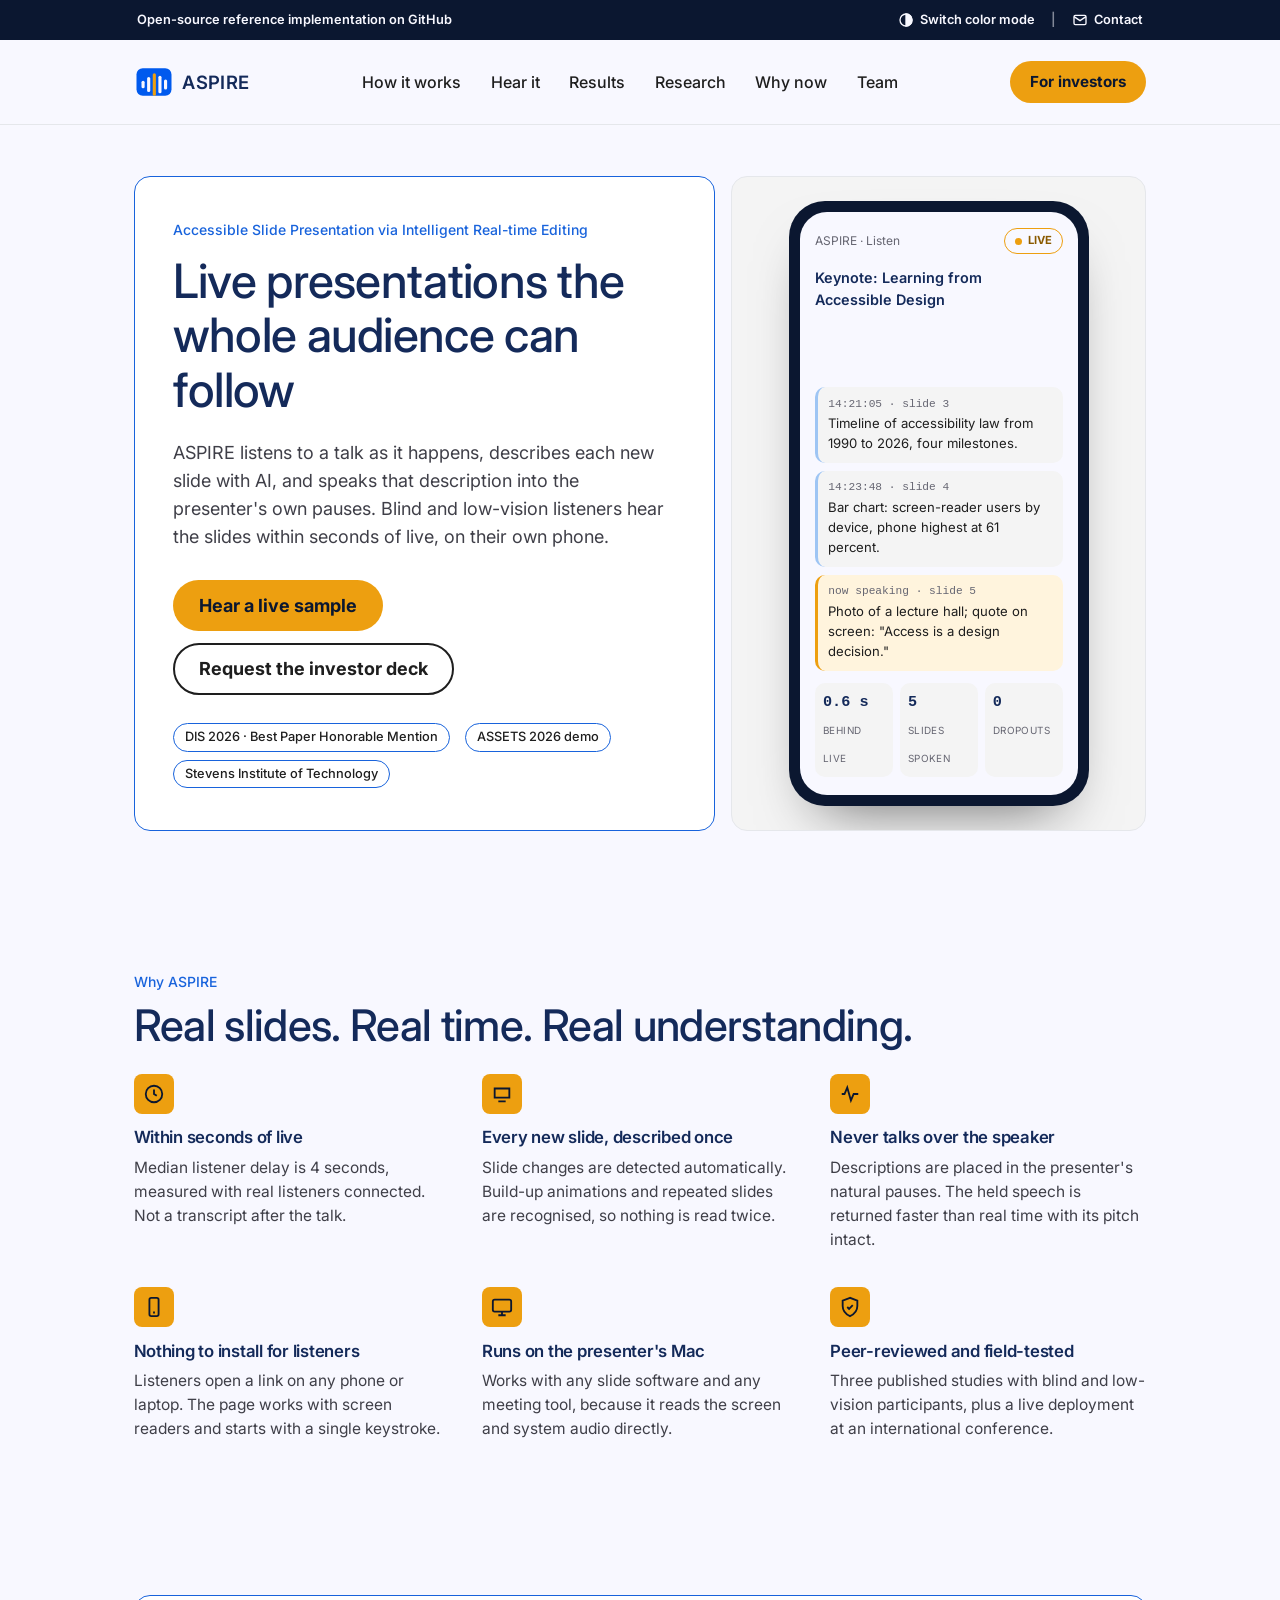
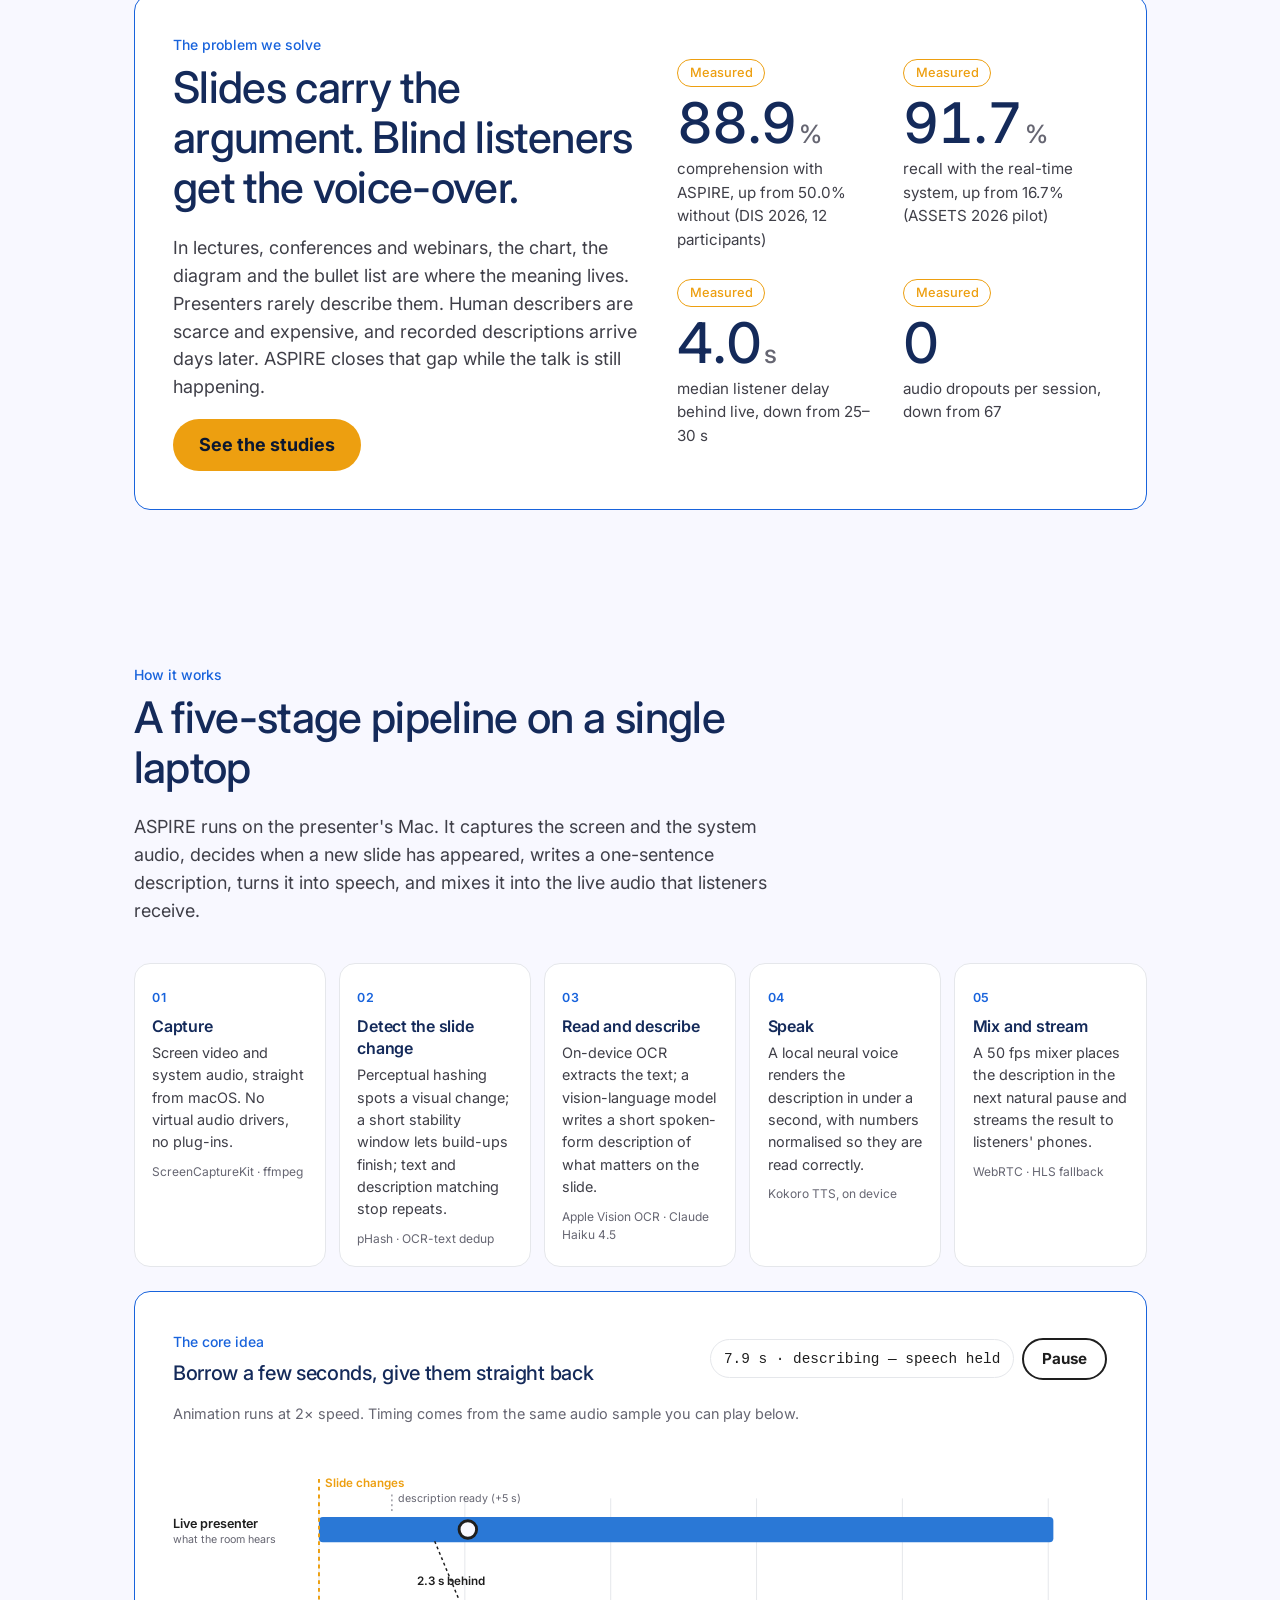
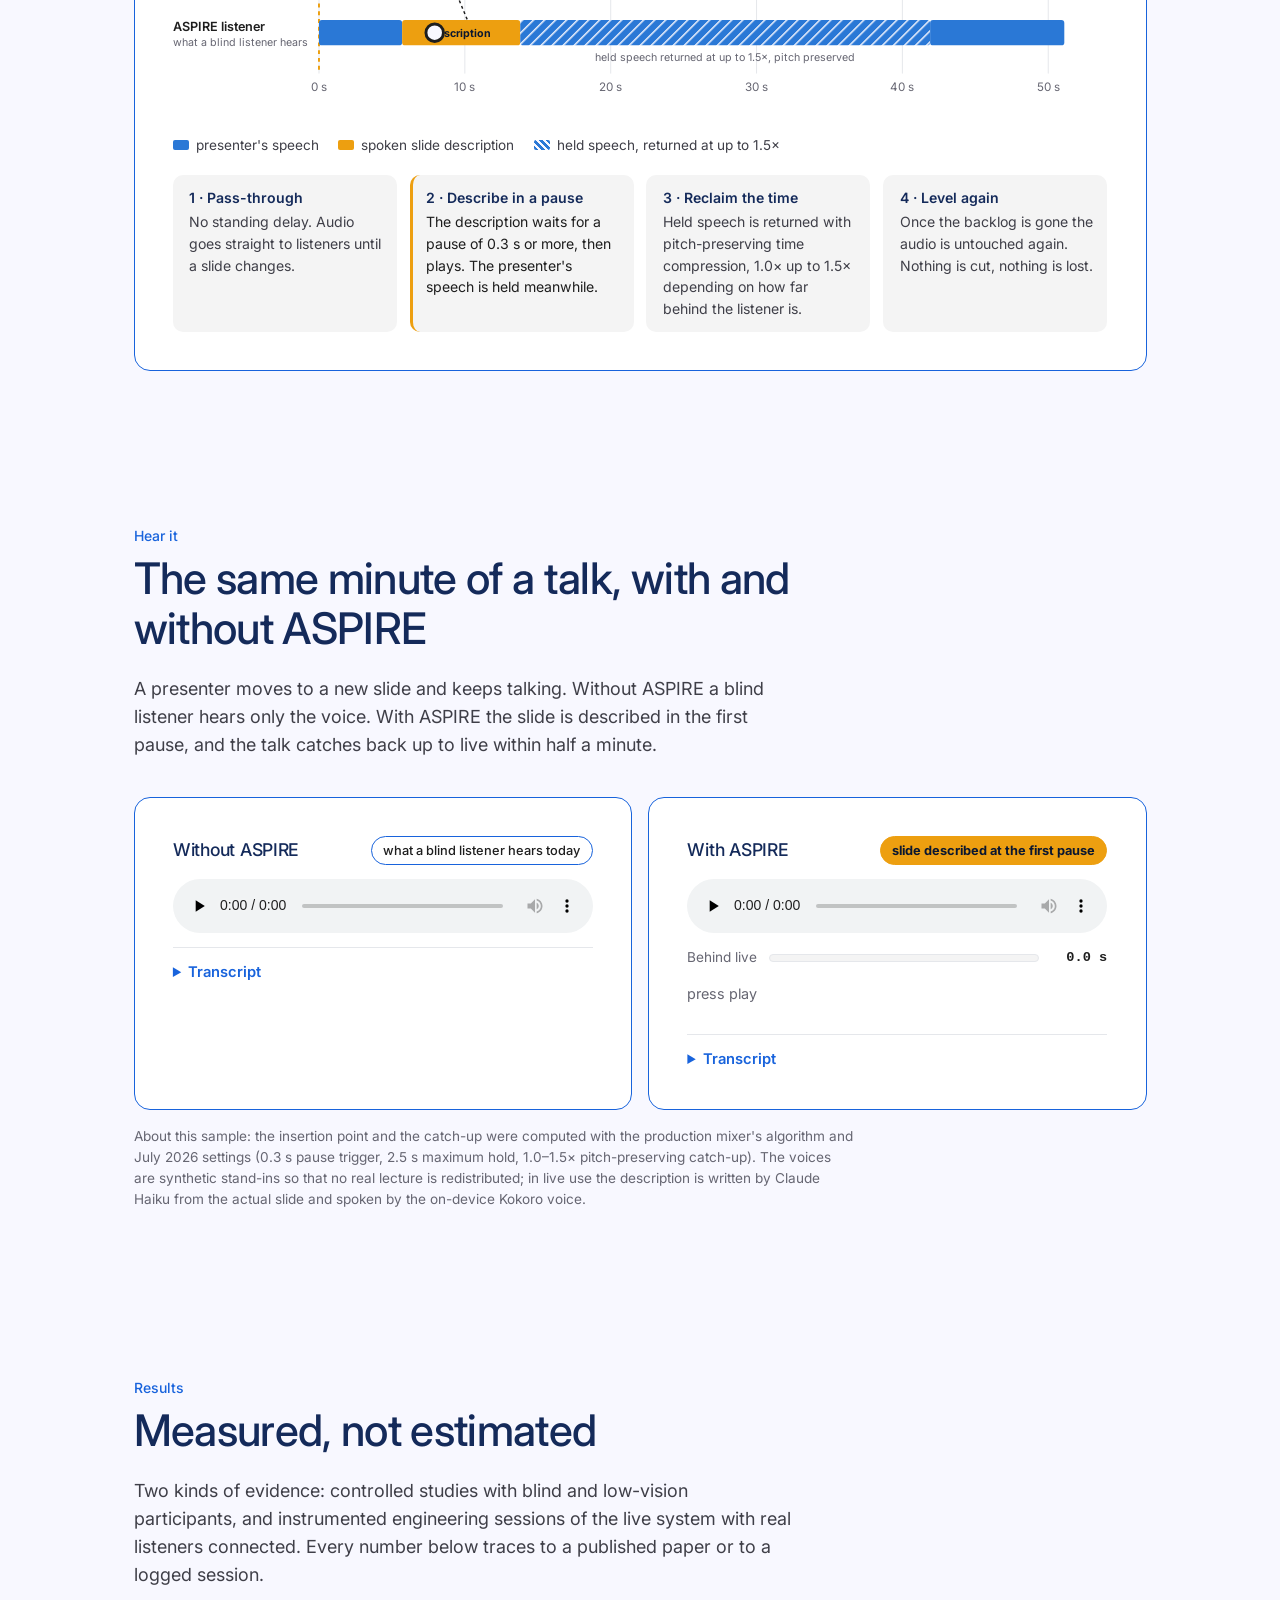
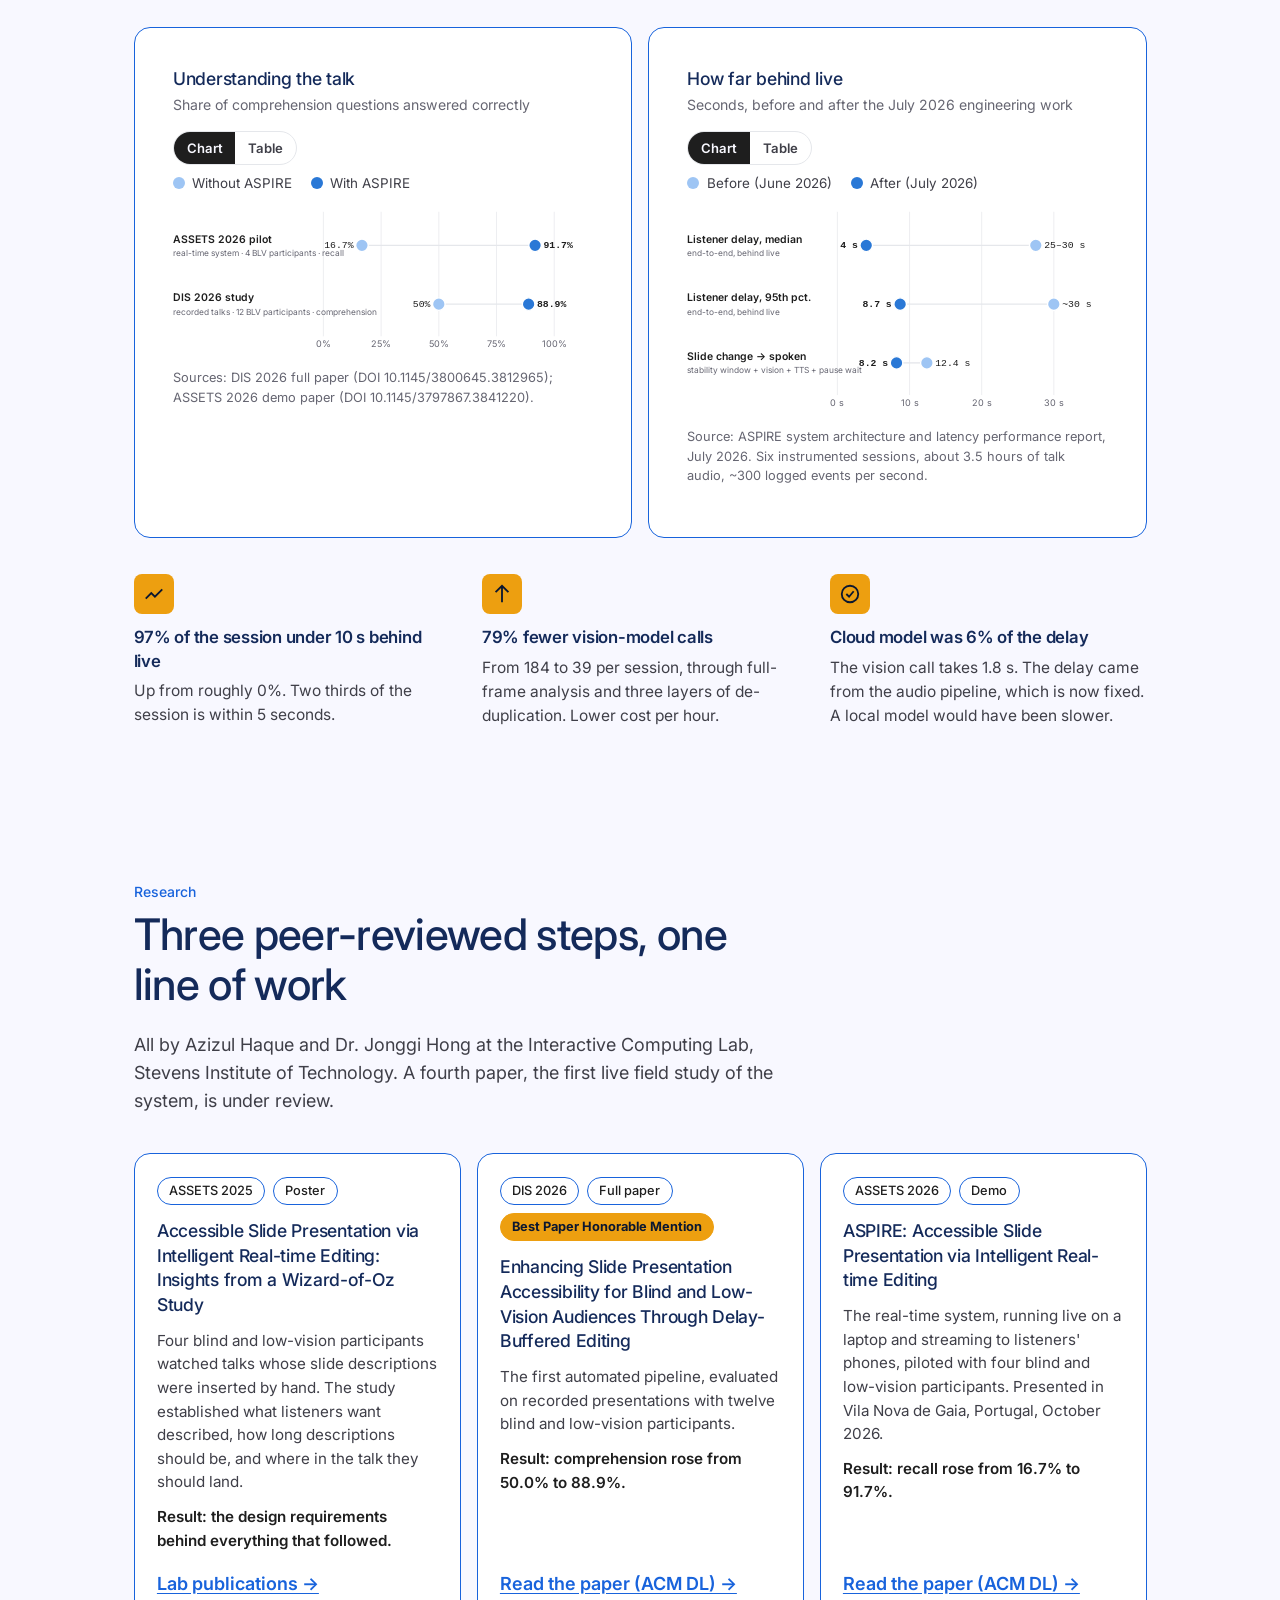
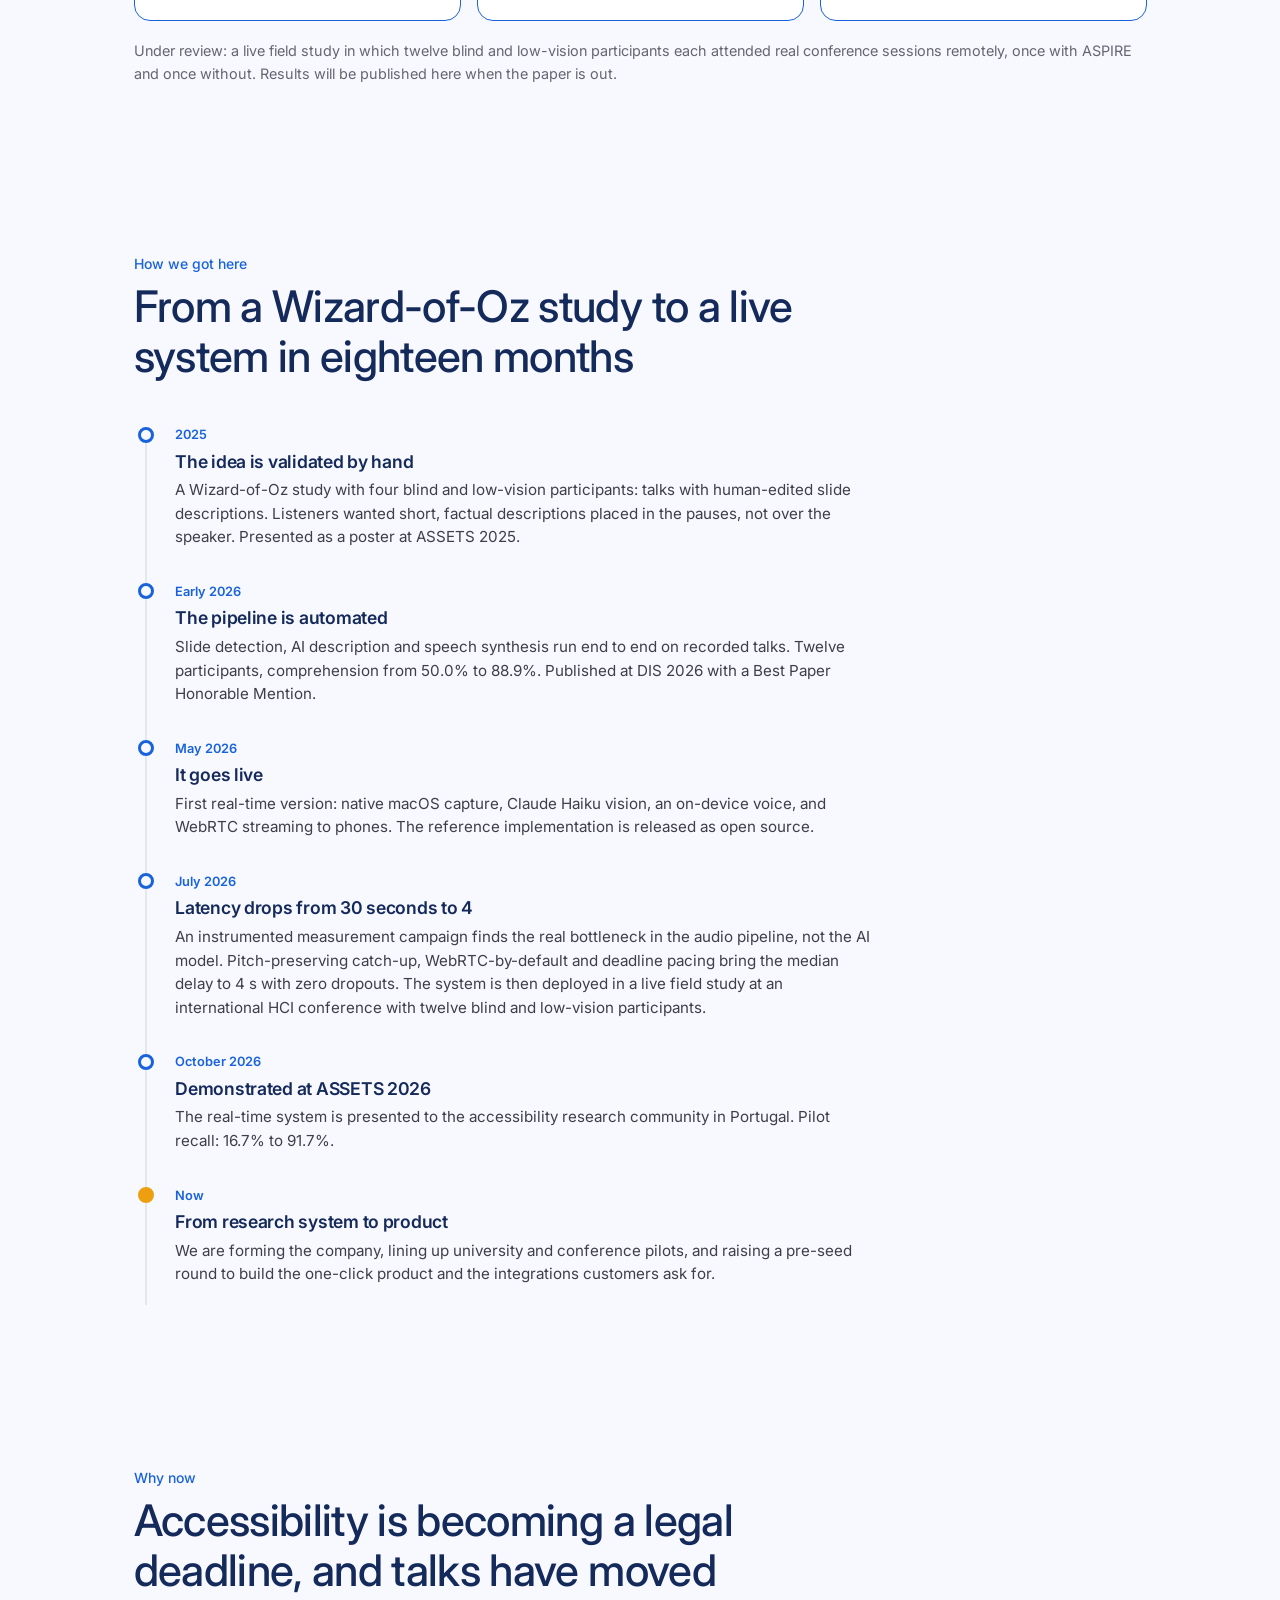
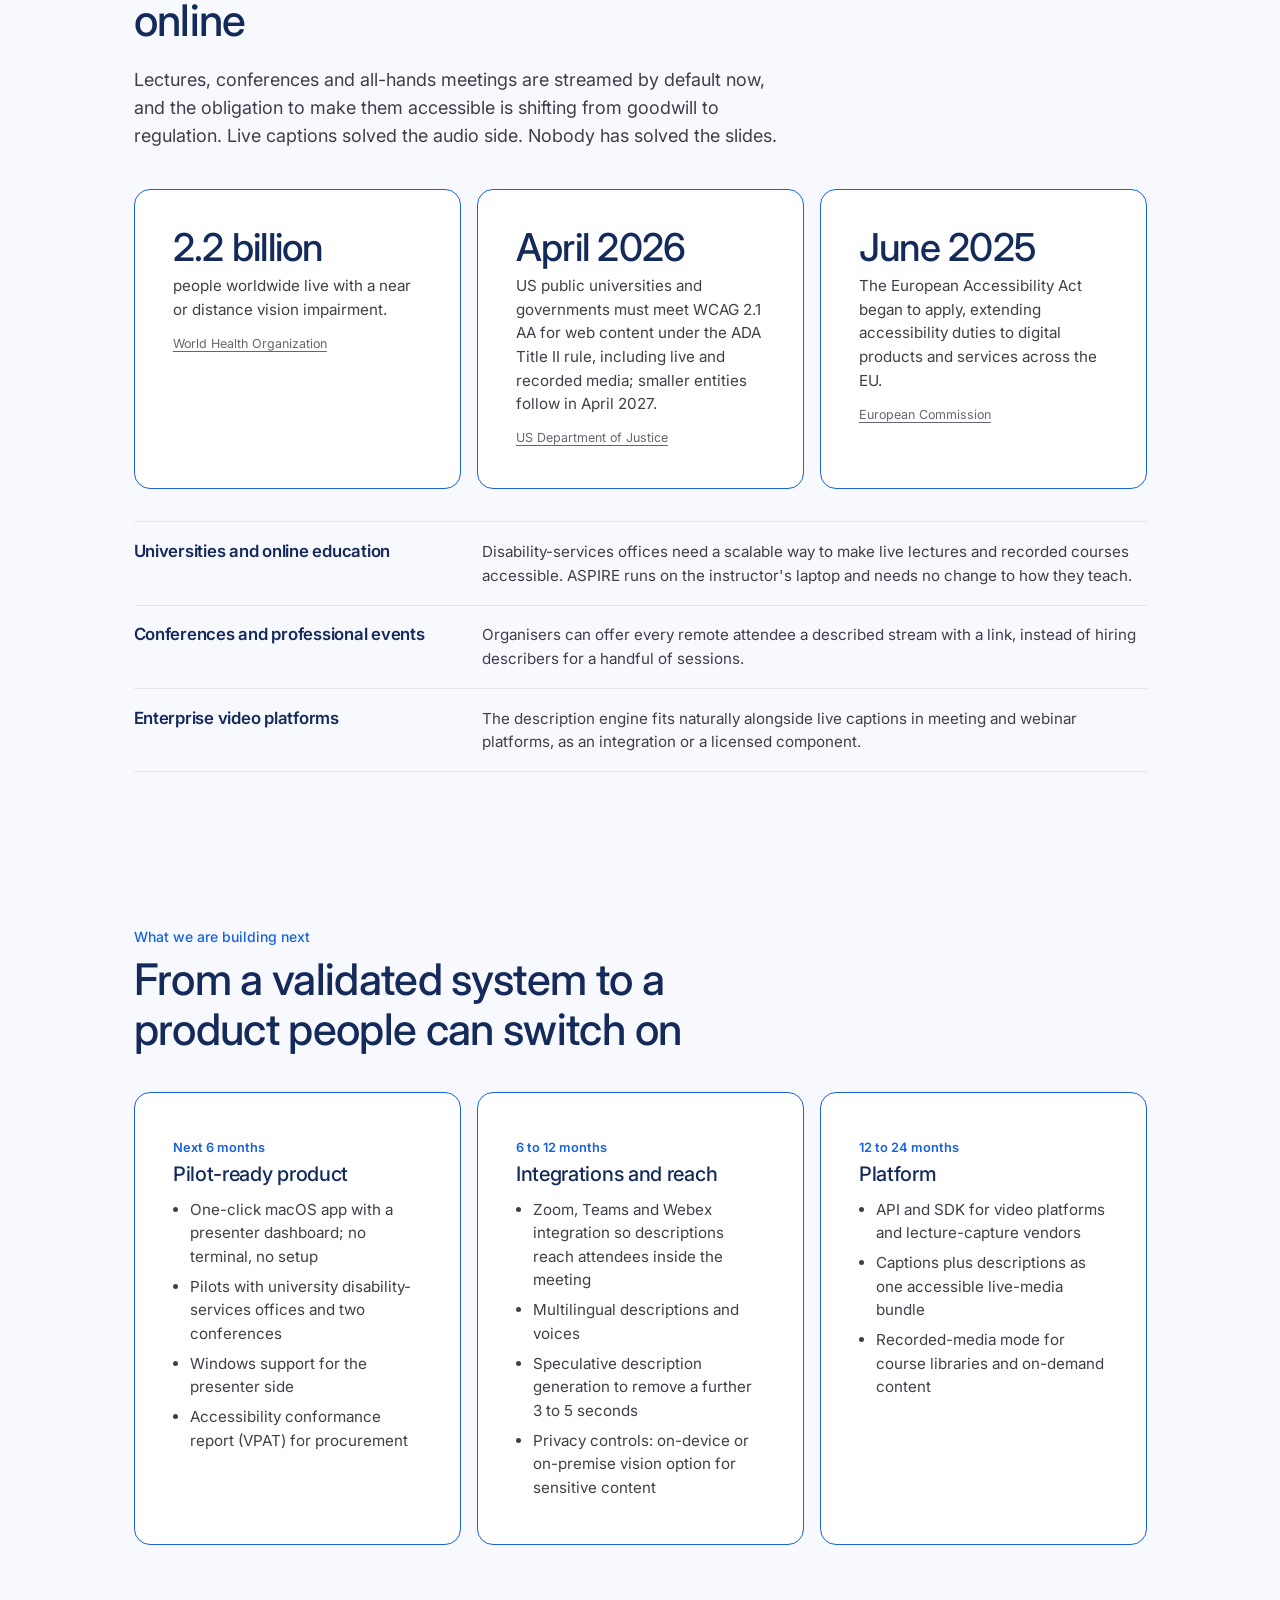
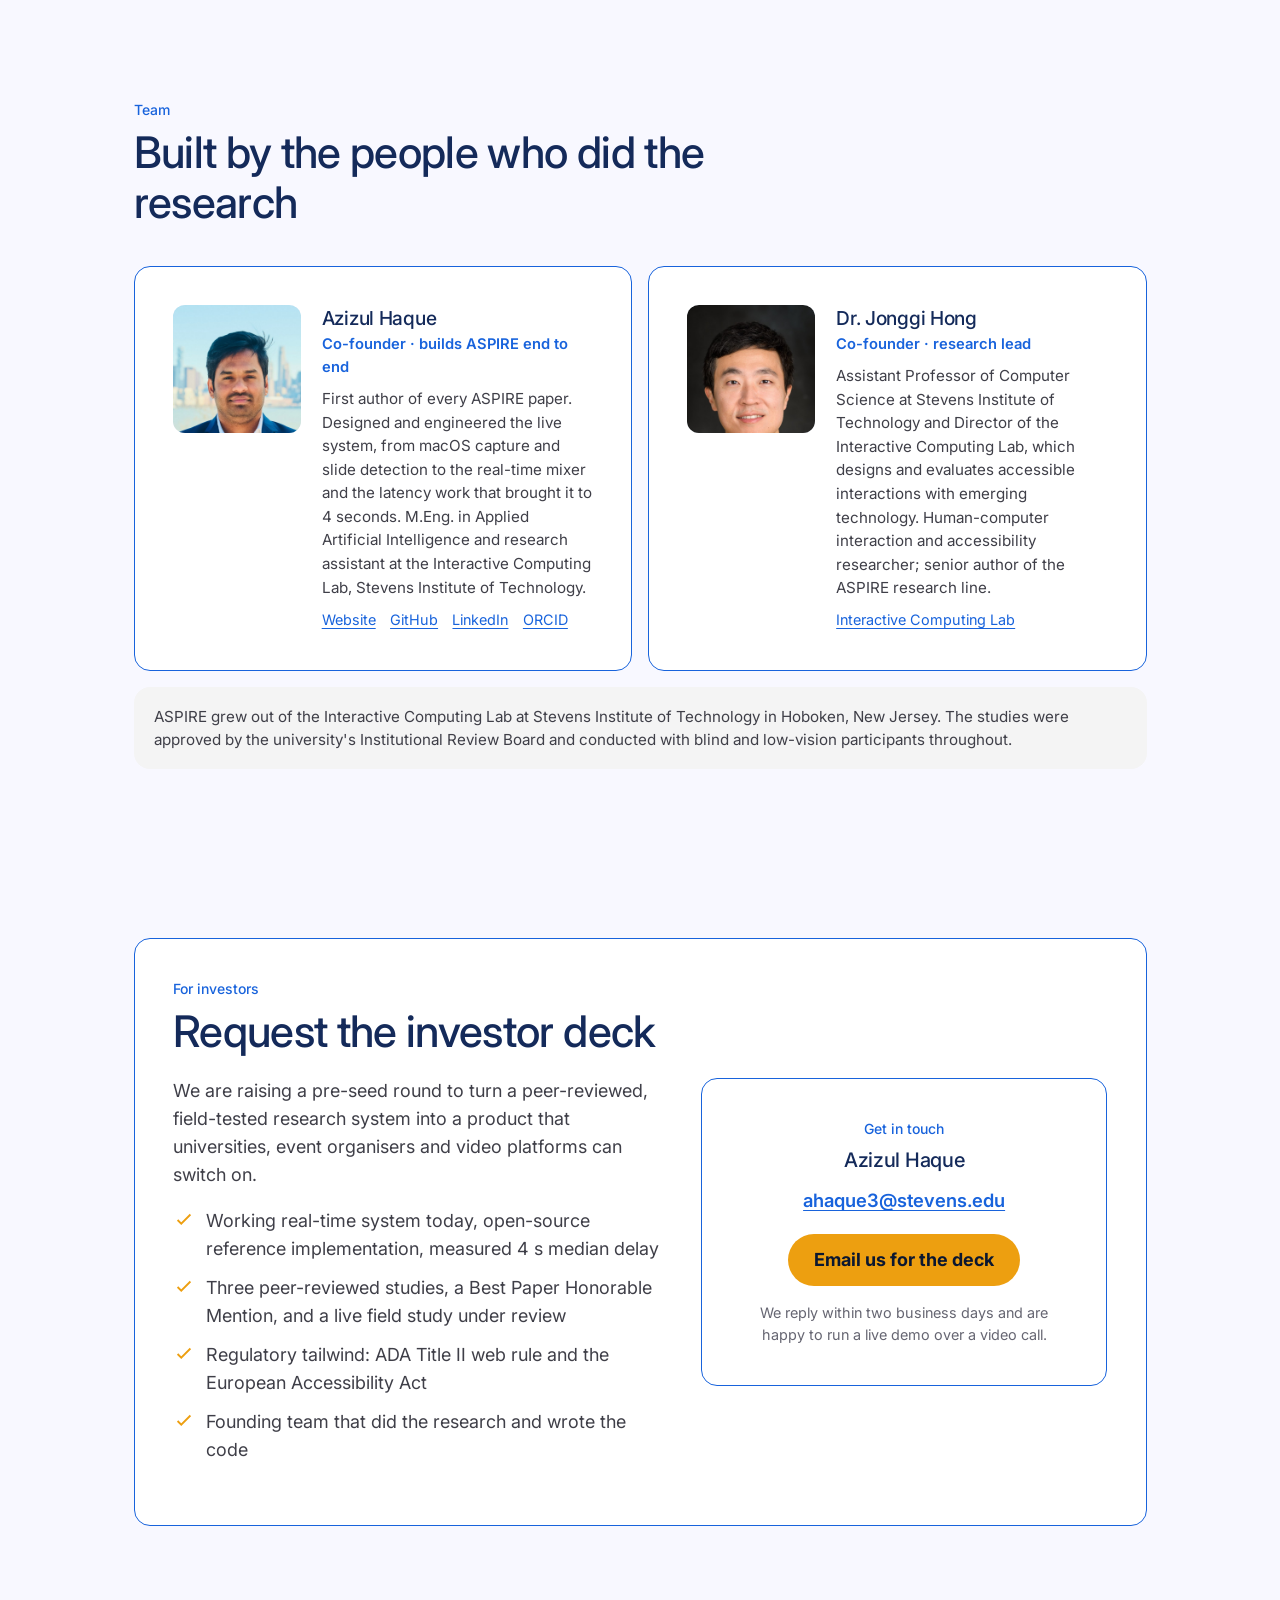
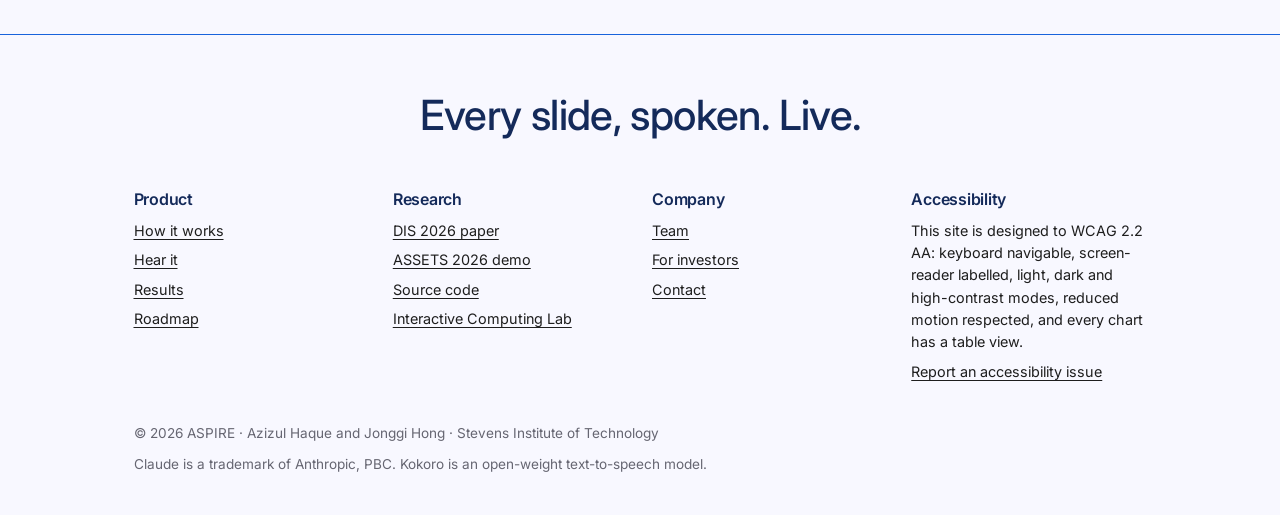
==== commit fcd33949: "Add founder headshots to the team section Co-Authored-By: Claude Fable 5.1 <noreply@anthropic.com>" ====
--- a/site/index.html
+++ b/site/index.html
@@ -384,7 +384,7 @@
       </div>
       <div class="team">
         <div class="ocard person reveal">
-          <div class="avatar" aria-hidden="true">AH</div>
+          <div class="avatar"><img src="assets/team/azizul-haque.jpg" alt="Headshot of Azizul Haque" width="600" height="820" loading="lazy"></div>
           <div>
             <h3>Azizul Haque</h3>
             <div class="role">Co-founder · builds ASPIRE end to end</div>
@@ -393,7 +393,7 @@
           </div>
         </div>
         <div class="ocard person reveal">
-          <div class="avatar" aria-hidden="true">JH</div>
+          <div class="avatar"><img src="assets/team/jonggi-hong.jpg" alt="Headshot of Dr. Jonggi Hong" width="600" height="820" loading="lazy"></div>
           <div>
             <h3>Dr. Jonggi Hong</h3>
             <div class="role">Co-founder · research lead</div>
--- a/site/css/style.css
+++ b/site/css/style.css
@@ -333,10 +333,10 @@
 /* ---------- team ---------- */
 .team { display: grid; grid-template-columns: 1fr 1fr; gap: 1rem; margin-top: 1.5rem; }
 @media (max-width: 760px) { .team { grid-template-columns: 1fr; } }
-.person { display: grid; grid-template-columns: 96px 1fr; gap: 1.2rem; align-items: start; }
+.person { display: grid; grid-template-columns: 128px 1fr; gap: 1.3rem; align-items: start; }
 @media (max-width: 480px) { .person { grid-template-columns: 1fr; } }
-.avatar { width: 96px; height: 96px; border-radius: var(--r-img); background: var(--brand-soft); color: var(--heading); display: grid; place-items: center; font-size: 2rem; font-weight: 500; overflow: hidden; }
-.avatar img { width: 100%; height: 100%; object-fit: cover; }
+.avatar { width: 128px; height: 128px; border-radius: var(--r-img); background: var(--brand-soft); color: var(--heading); display: grid; place-items: center; font-size: 2rem; font-weight: 500; overflow: hidden; }
+.avatar img { width: 100%; height: 100%; object-fit: cover; object-position: 50% 22%; display: block; }
 .person h3 { margin: 0 0 .1rem; font-size: 1.2rem; }
 .person .role { color: var(--brand); font-weight: 600; font-size: .92rem; margin-bottom: .5rem; }
 .person p { font-size: .95rem; color: var(--ink-2); margin: 0 0 .6rem; }
@@ -381,3 +381,10 @@
 :root[data-theme="contrast"] .topbar { border-bottom: 1px solid #FFFFFF; }
 :root[data-theme="contrast"] .btn-outline { border-color: #FFFFFF; }
 :root[data-theme="contrast"] a { text-decoration: underline; }
+
+/* ---------- small screens: keep the utility bar on one or two tidy lines ---------- */
+@media (max-width: 640px) {
+  .topbar .wrap { justify-content: flex-end; }
+  .topbar .wrap > a:first-child { display: none; }
+  .topbar a, .topbar button { white-space: nowrap; }
+}
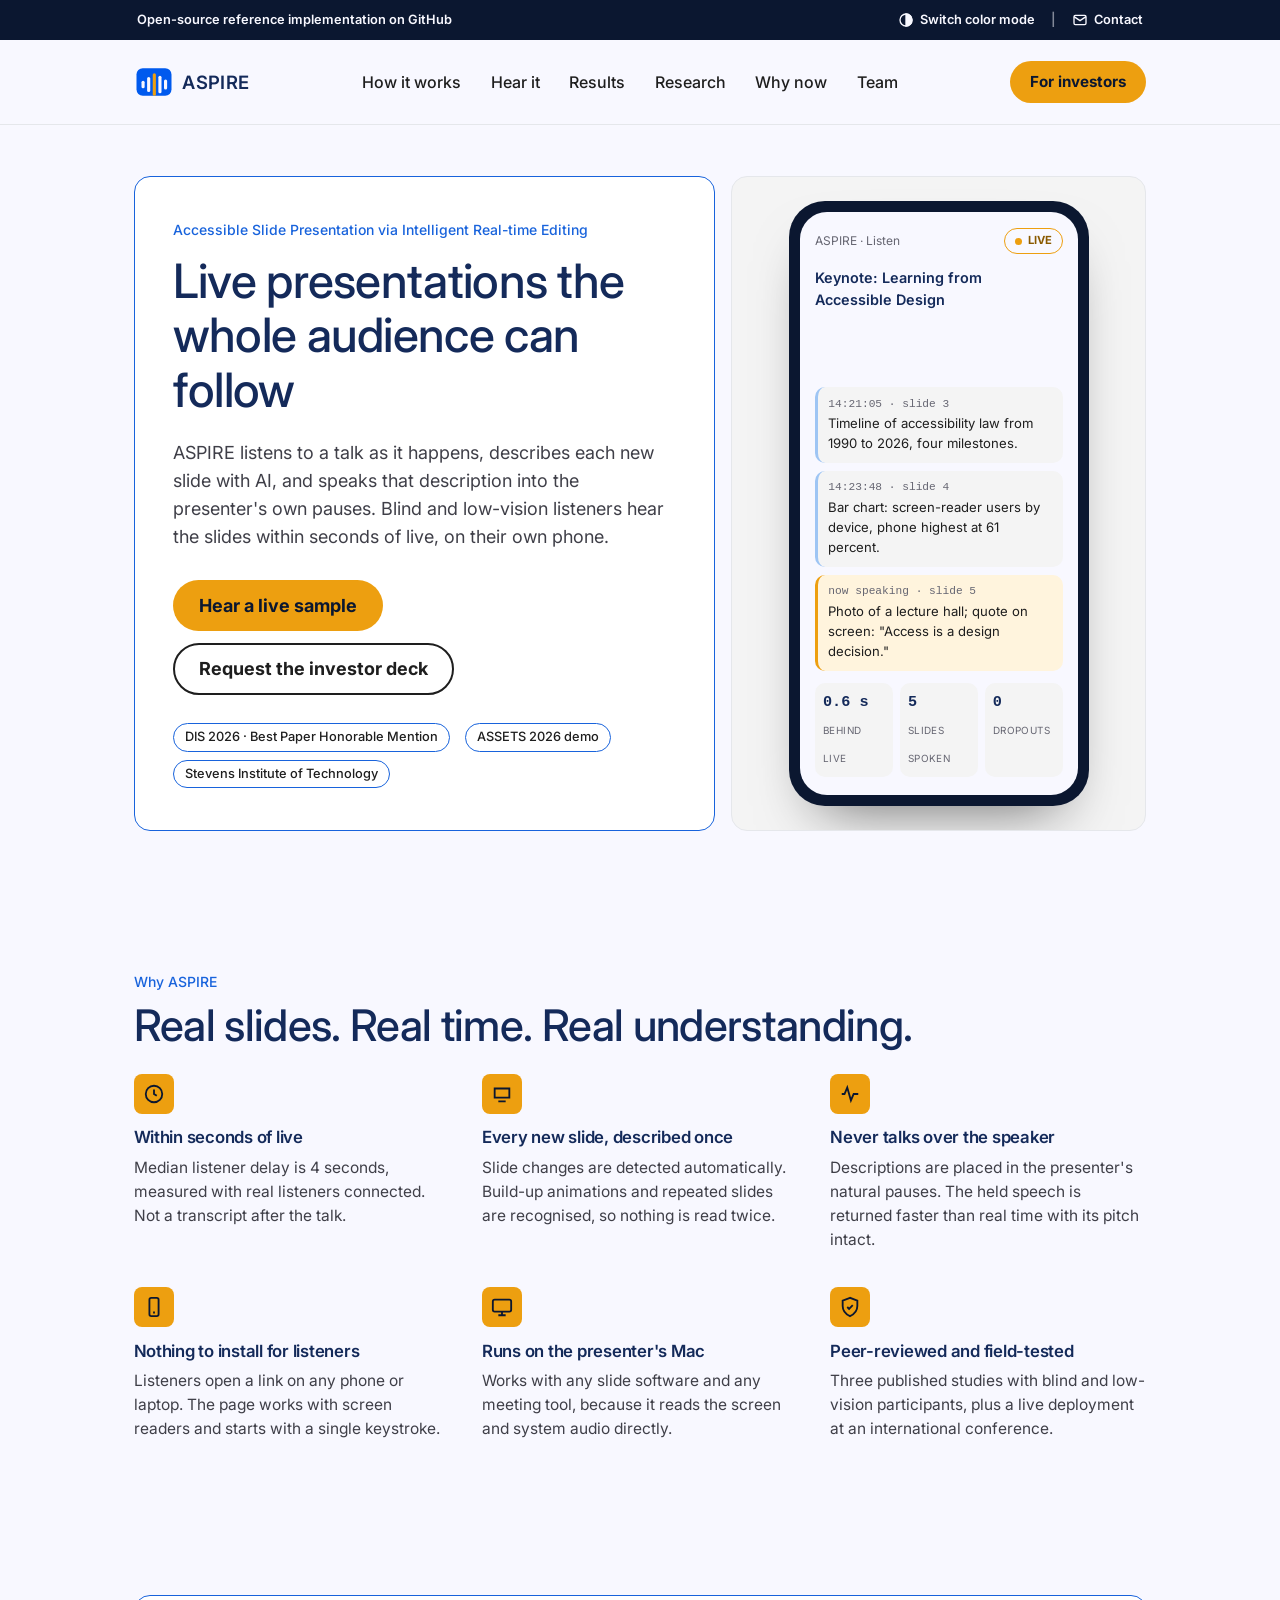
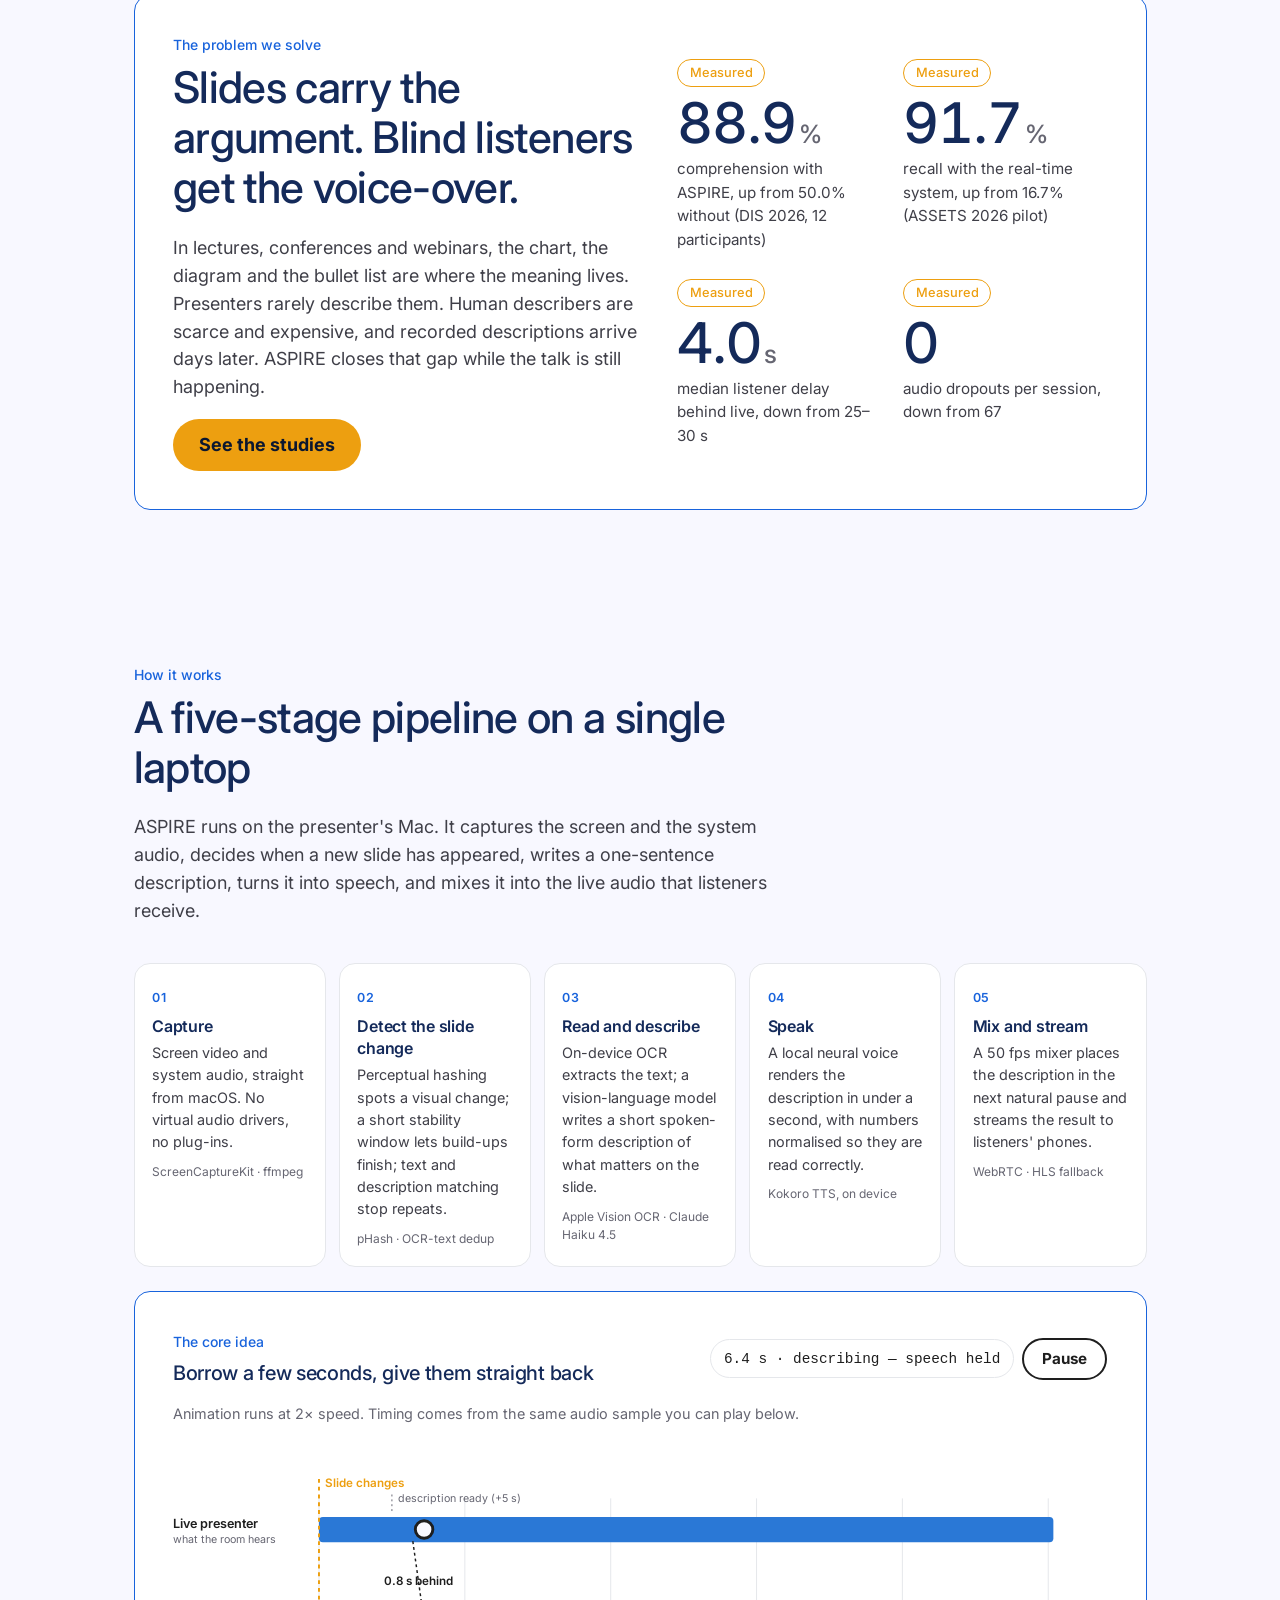
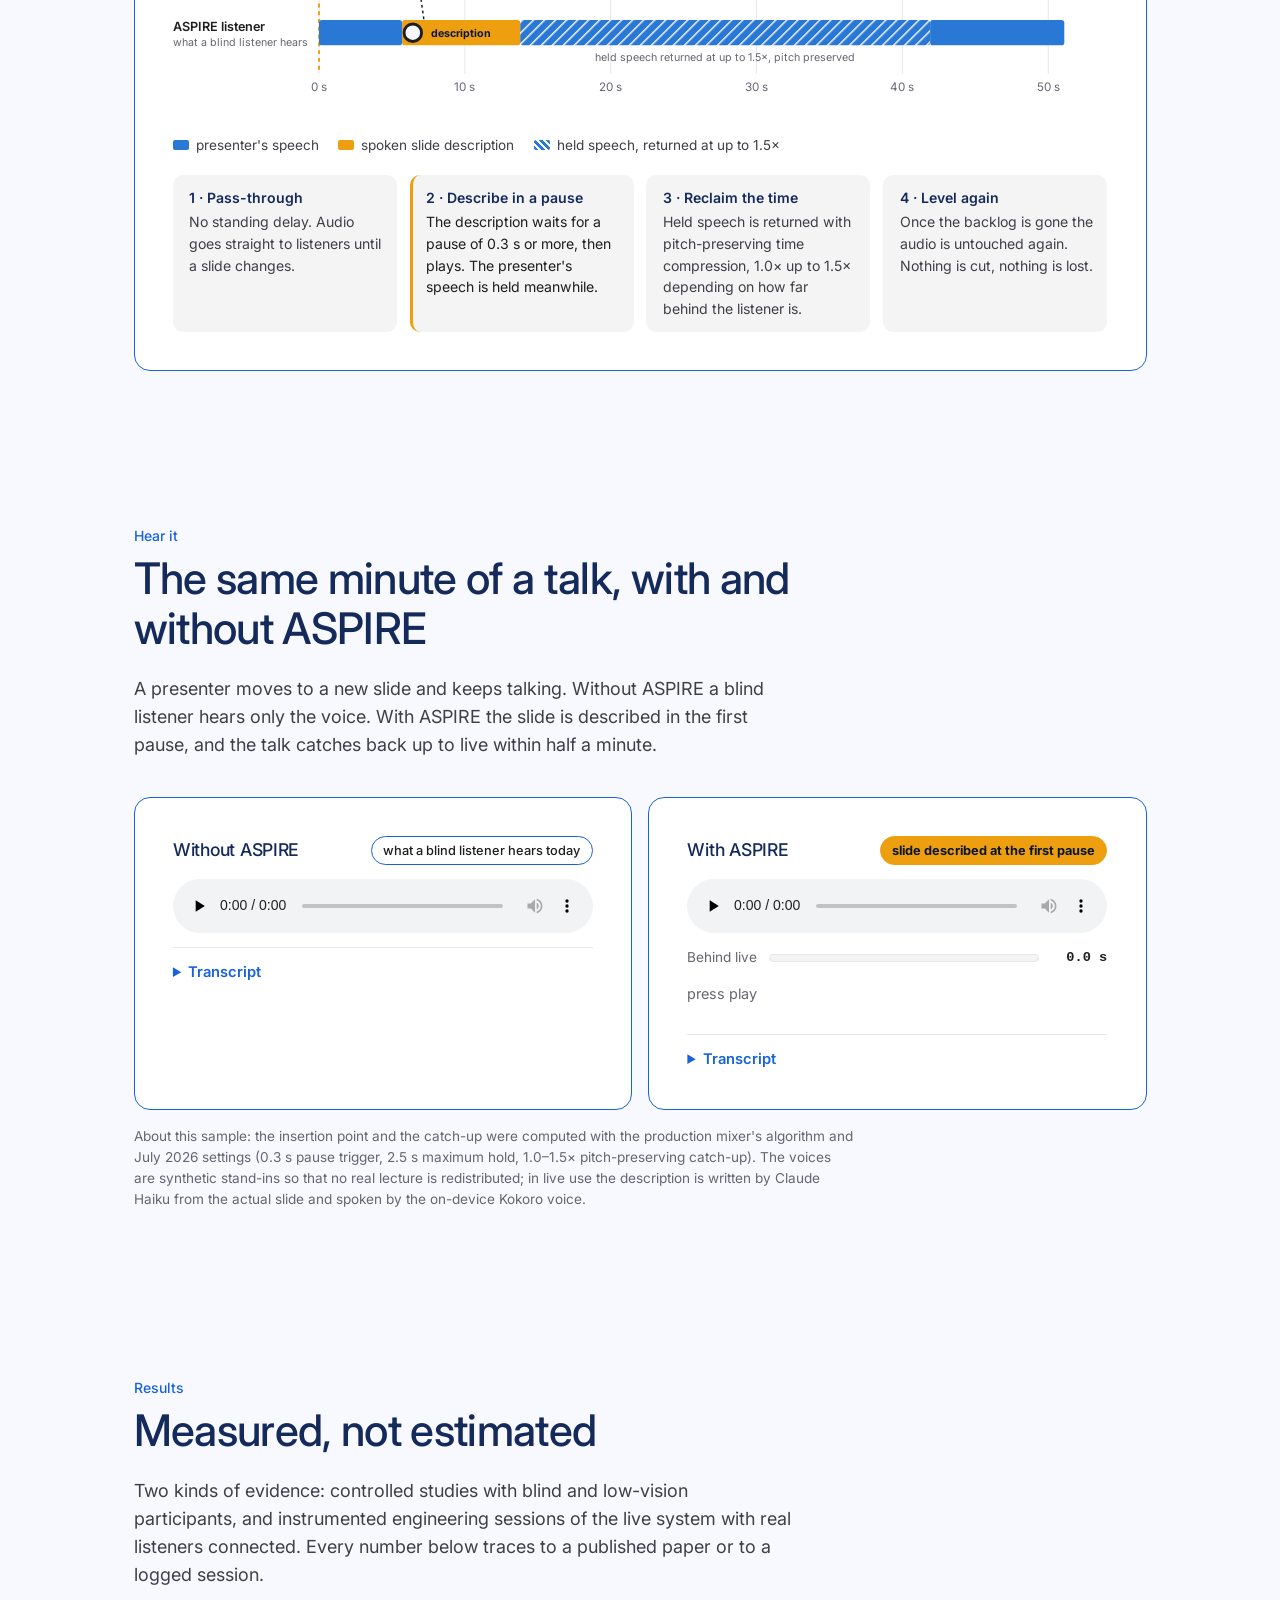
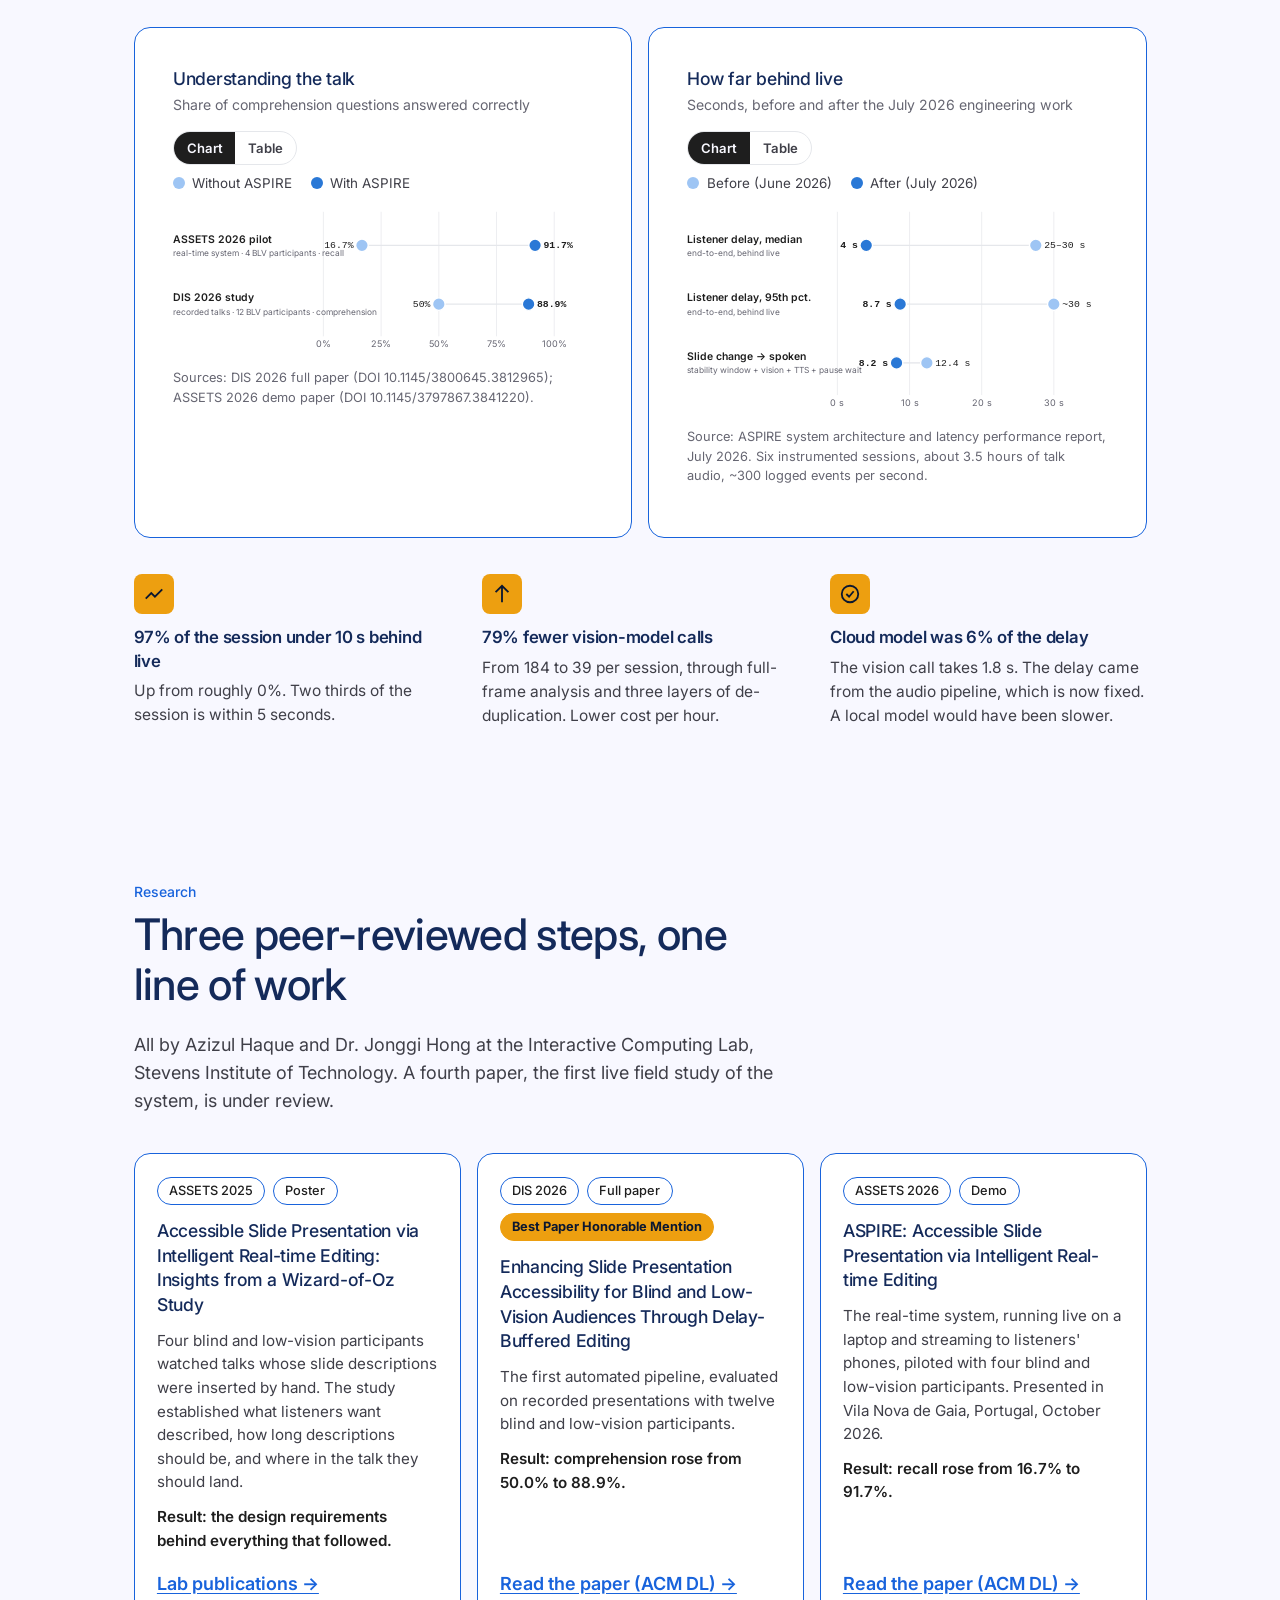
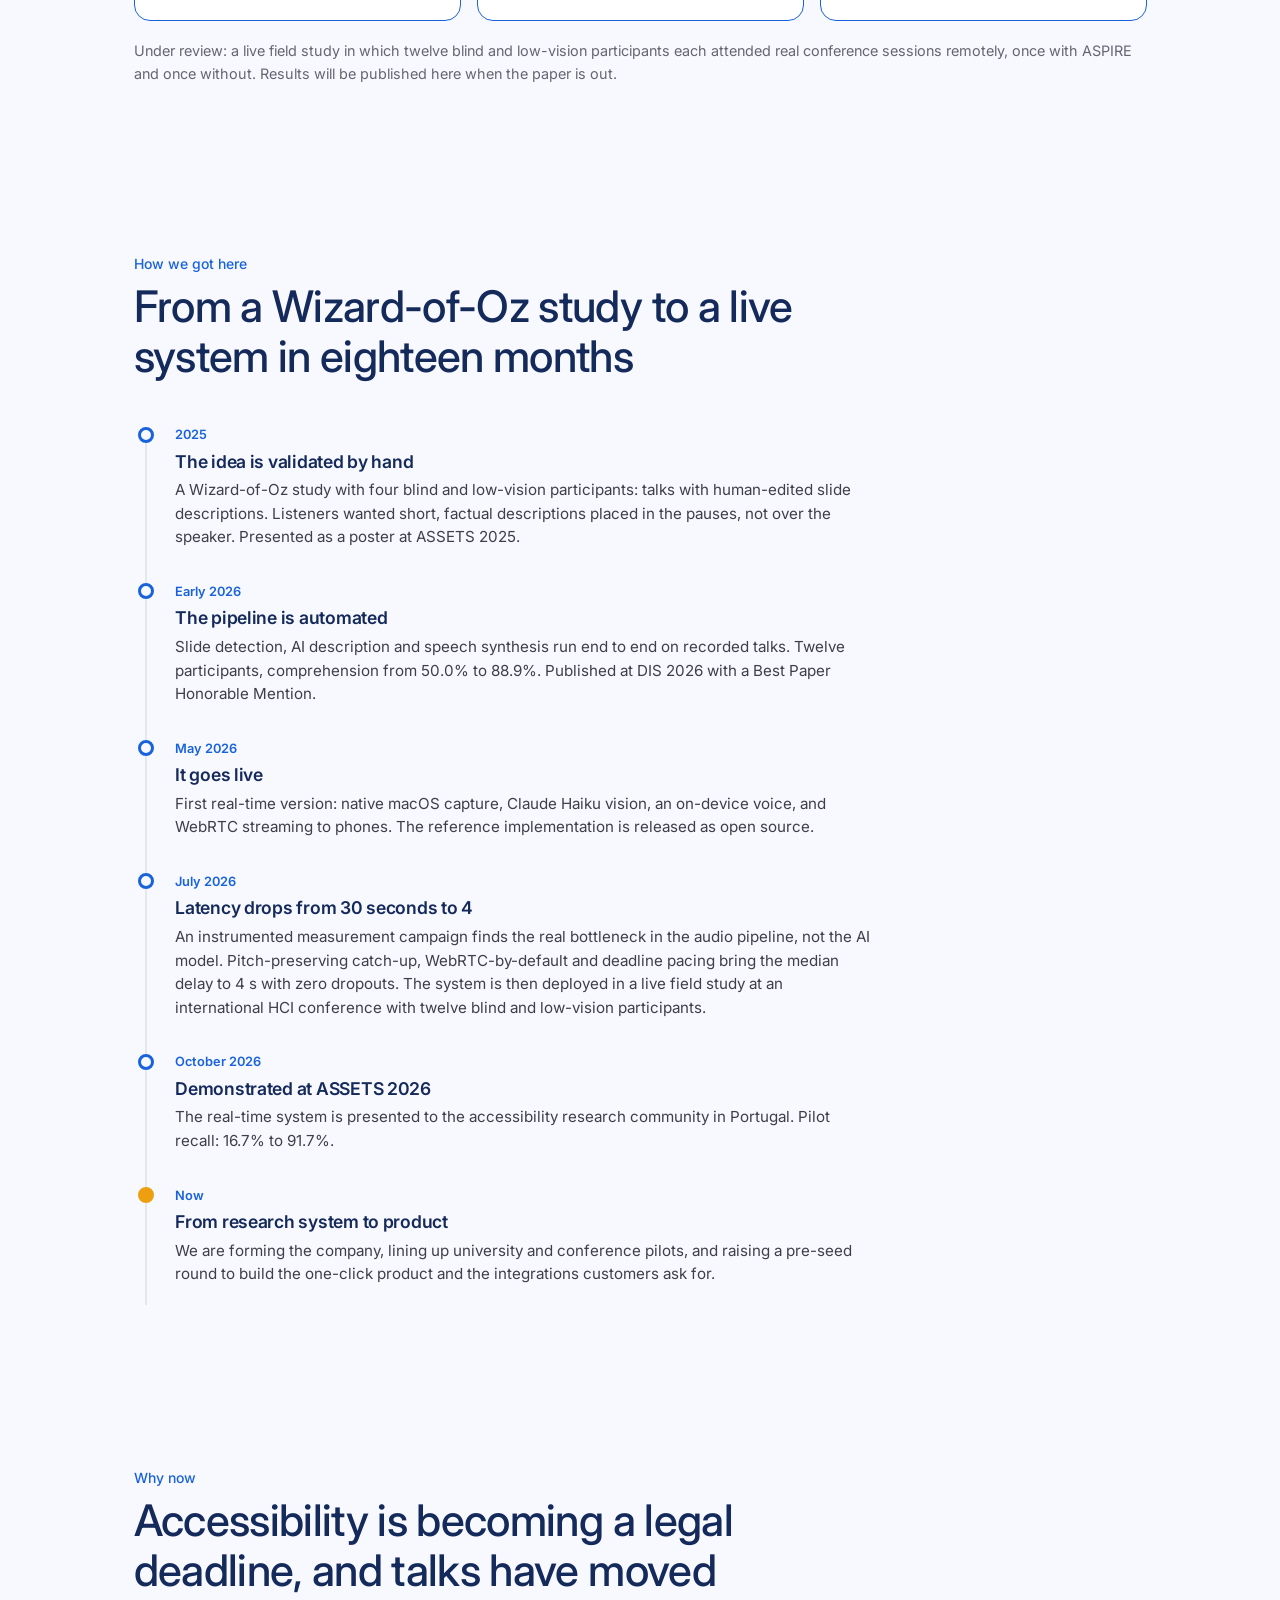
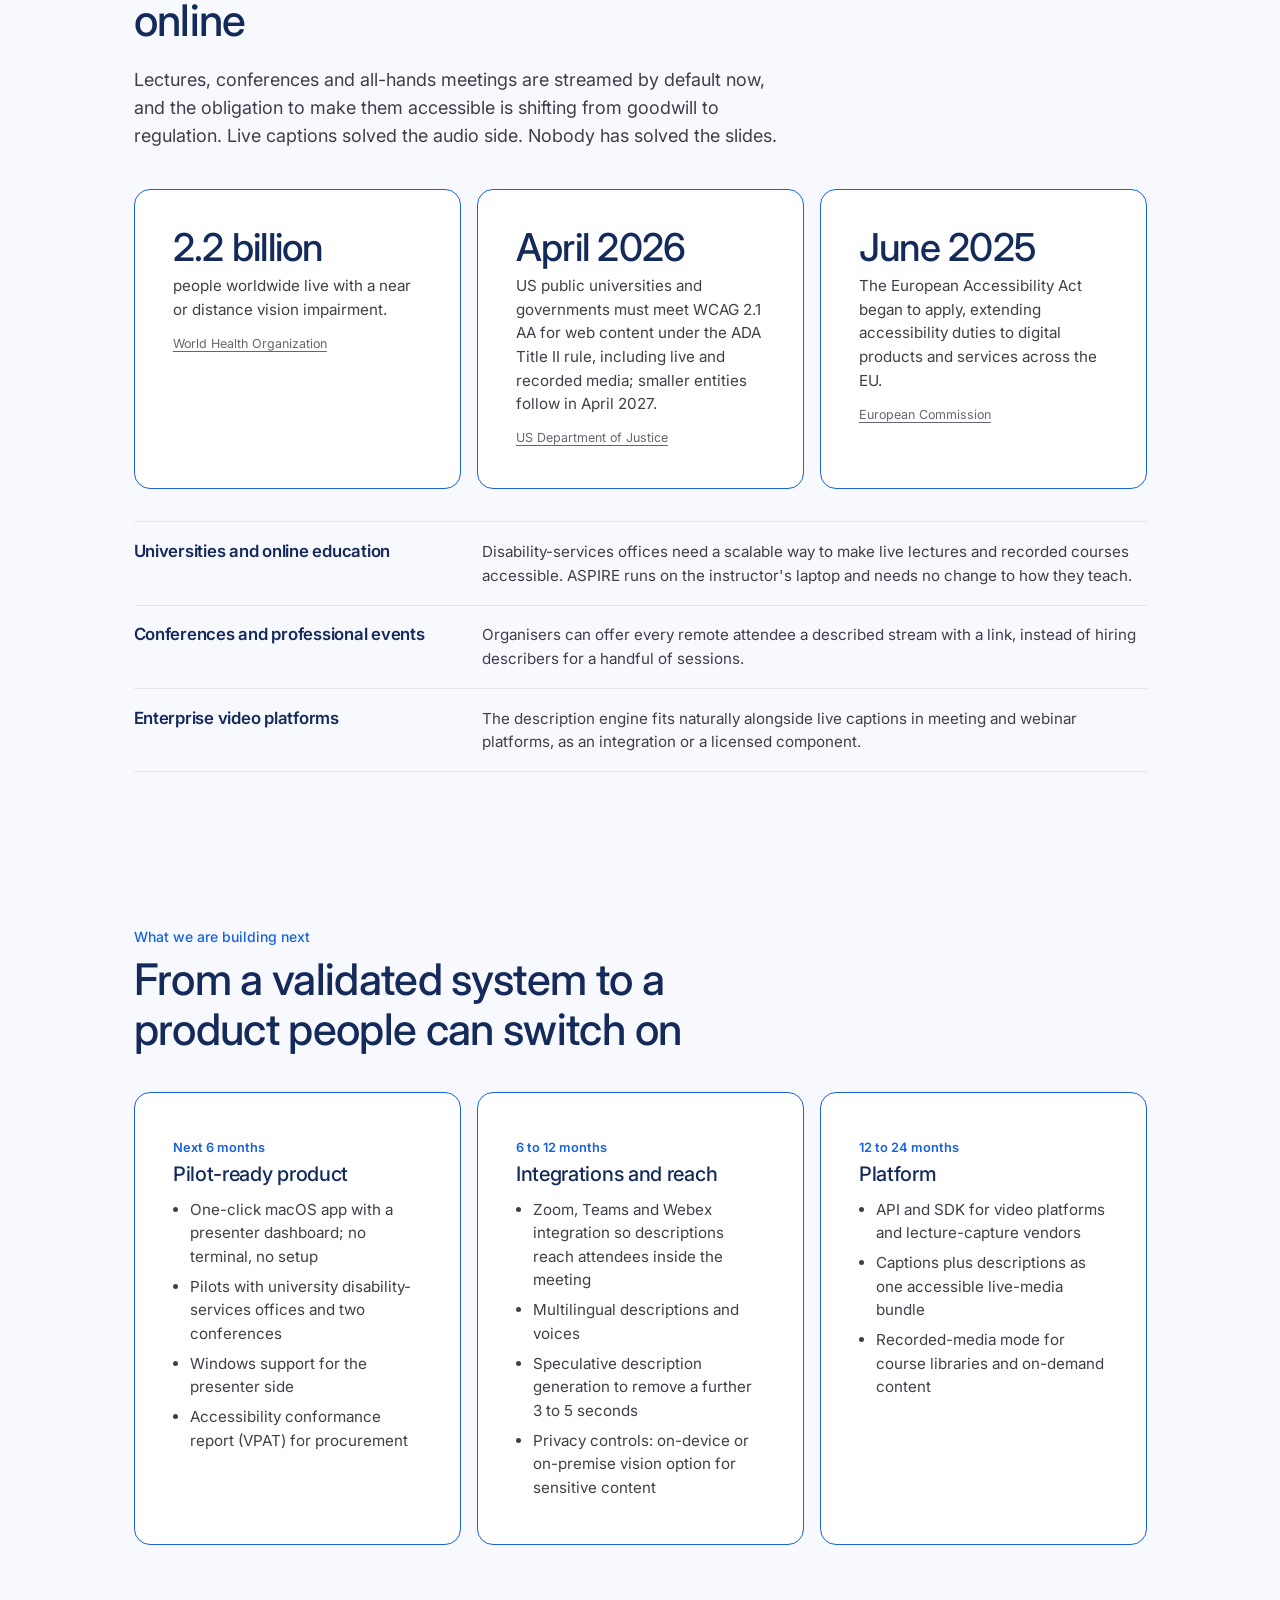
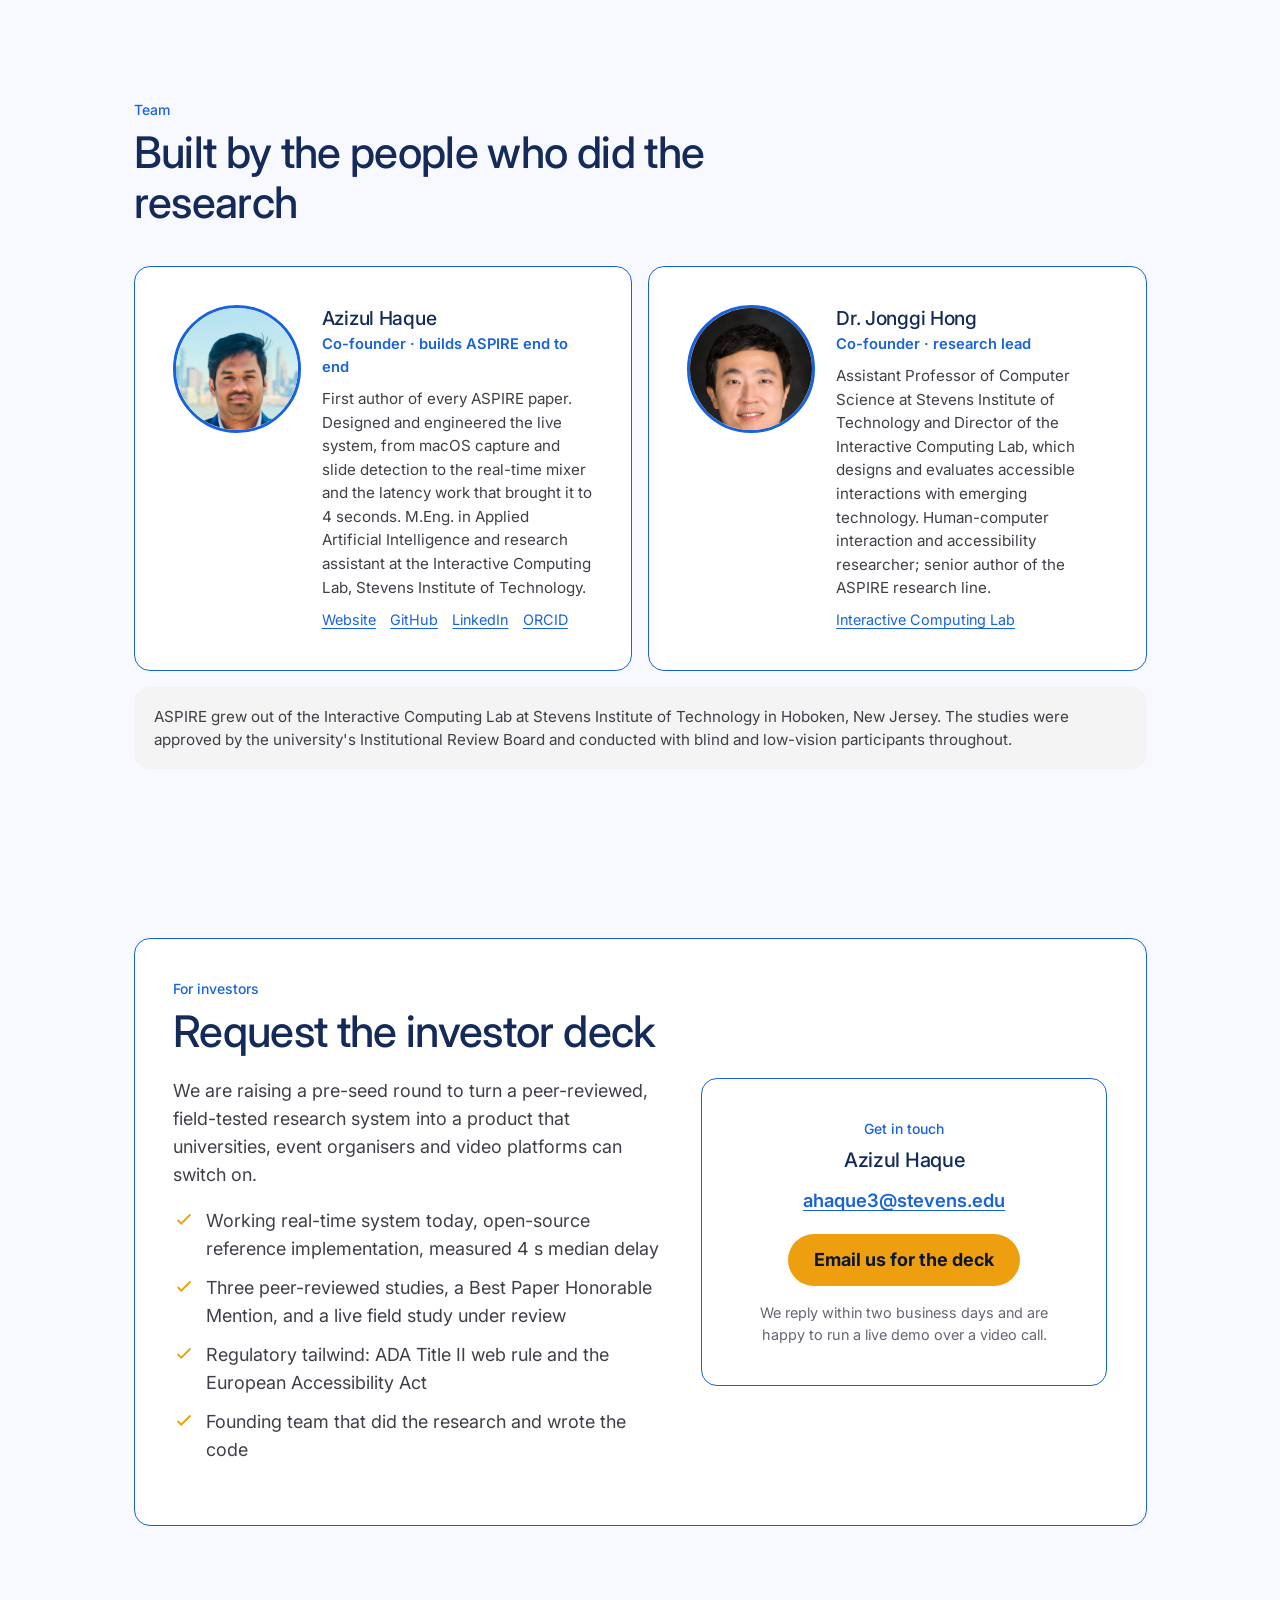
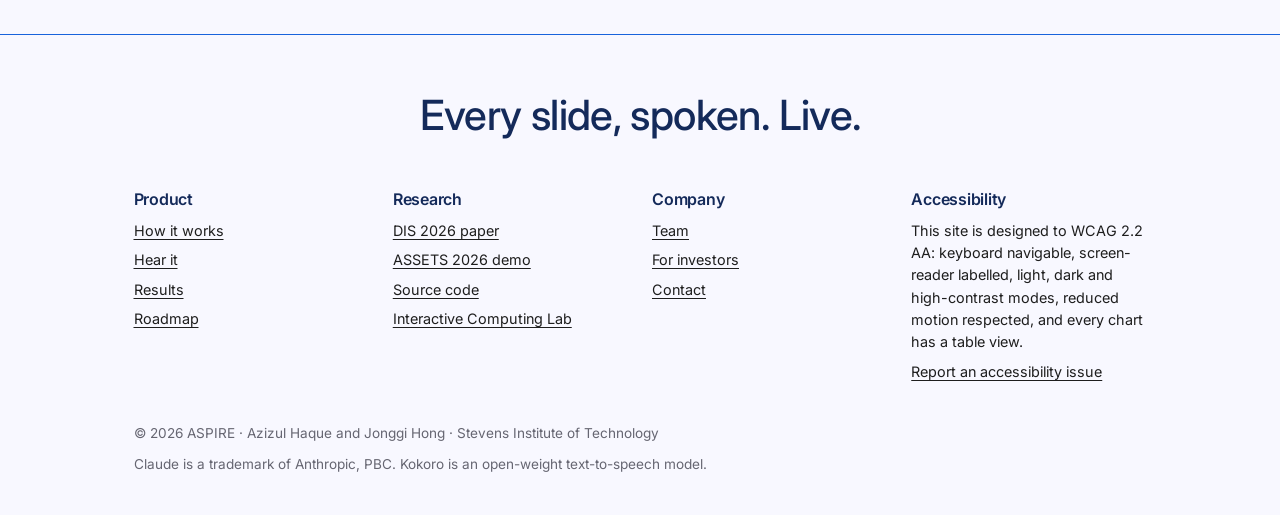
==== commit 498ba3c7: "Cache-bust CSS/JS links with the commit hash on deploy Co-Authored-By: Claude Fable 5.1 <noreply@ant" ====
--- a/site/index.html
+++ b/site/index.html
@@ -15,7 +15,7 @@
 <link rel="preconnect" href="https://fonts.googleapis.com">
 <link rel="preconnect" href="https://fonts.gstatic.com" crossorigin>
 <link href="https://fonts.googleapis.com/css2?family=Inter:wght@400;500;600;700&display=swap" rel="stylesheet">
-<link rel="stylesheet" href="css/style.css">
+<link rel="stylesheet" href="css/style.css?v=dev">
 <script>/* apply saved theme before paint to avoid a flash */(function(){try{var t=localStorage.getItem('aspire-theme');if(t&&t!=='system')document.documentElement.setAttribute('data-theme',t);}catch(e){}})();</script>
 <script type="application/ld+json">
 {"@context":"https://schema.org","@type":"Organization","name":"ASPIRE","url":"https://azizulhaque.me/aspire/","description":"Real-time AI slide descriptions for blind and low-vision audiences of live presentations.","founders":[{"@type":"Person","name":"Azizul Haque"},{"@type":"Person","name":"Jonggi Hong"}],"parentOrganization":{"@type":"CollegeOrUniversity","name":"Stevens Institute of Technology"},"email":"ahaque3@stevens.edu"}
@@ -449,7 +449,7 @@
   </div>
 </footer>
 
-<script src="js/demo-timing.js"></script>
-<script src="js/main.js"></script>
+<script src="js/demo-timing.js?v=dev"></script>
+<script src="js/main.js?v=dev"></script>
 </body>
 </html>
--- a/site/css/style.css
+++ b/site/css/style.css
@@ -334,9 +334,9 @@
 .team { display: grid; grid-template-columns: 1fr 1fr; gap: 1rem; margin-top: 1.5rem; }
 @media (max-width: 760px) { .team { grid-template-columns: 1fr; } }
 .person { display: grid; grid-template-columns: 128px 1fr; gap: 1.3rem; align-items: start; }
-@media (max-width: 480px) { .person { grid-template-columns: 1fr; } }
-.avatar { width: 128px; height: 128px; border-radius: var(--r-img); background: var(--brand-soft); color: var(--heading); display: grid; place-items: center; font-size: 2rem; font-weight: 500; overflow: hidden; }
-.avatar img { width: 100%; height: 100%; object-fit: cover; object-position: 50% 22%; display: block; }
+@media (max-width: 480px) { .person { grid-template-columns: 1fr; justify-items: center; text-align: center; } .person .links { justify-content: center; } }
+.avatar { width: 128px; height: 128px; border-radius: 50%; background: var(--brand-soft); color: var(--heading); display: grid; place-items: center; font-size: 2rem; font-weight: 500; overflow: hidden; border: 3px solid var(--outline); box-shadow: 0 0 0 3px var(--surface); }
+.avatar img { width: 100%; height: 100%; object-fit: cover; object-position: 50% 38%; display: block; }
 .person h3 { margin: 0 0 .1rem; font-size: 1.2rem; }
 .person .role { color: var(--brand); font-weight: 600; font-size: .92rem; margin-bottom: .5rem; }
 .person p { font-size: .95rem; color: var(--ink-2); margin: 0 0 .6rem; }
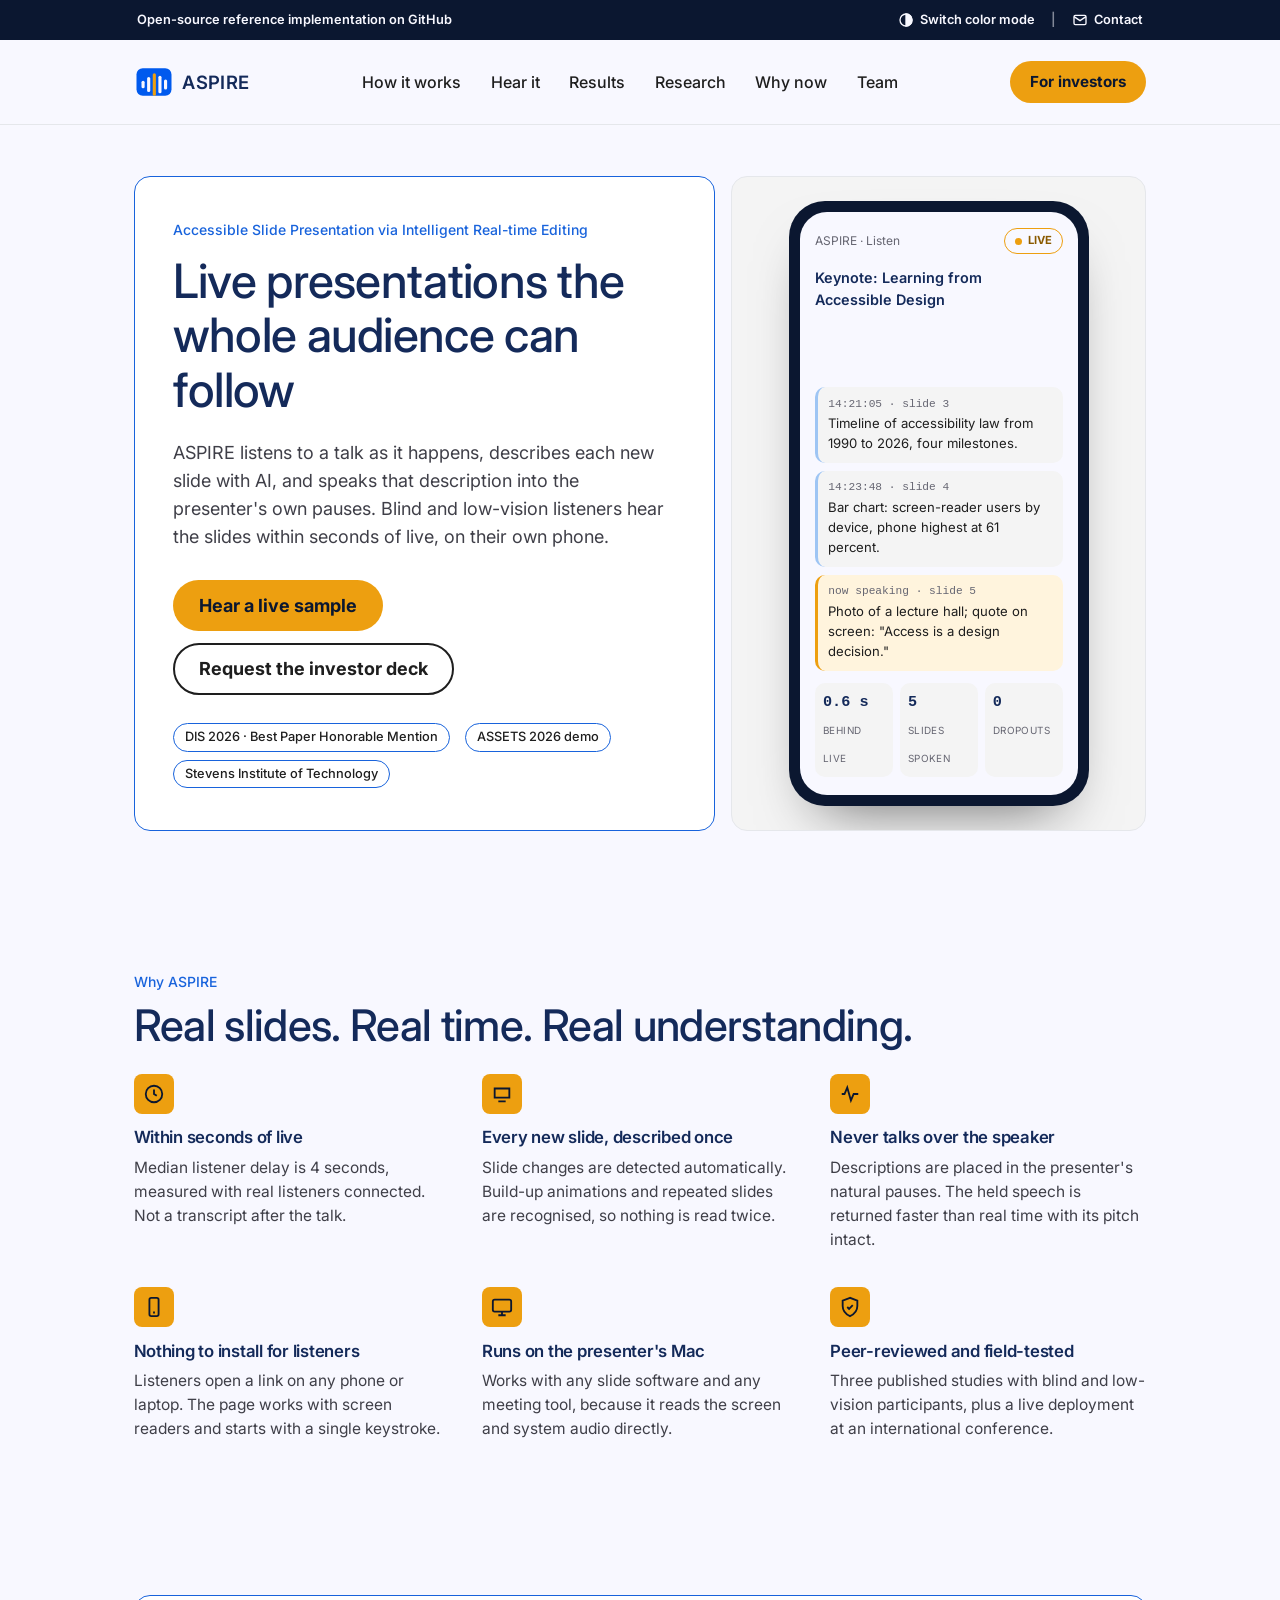
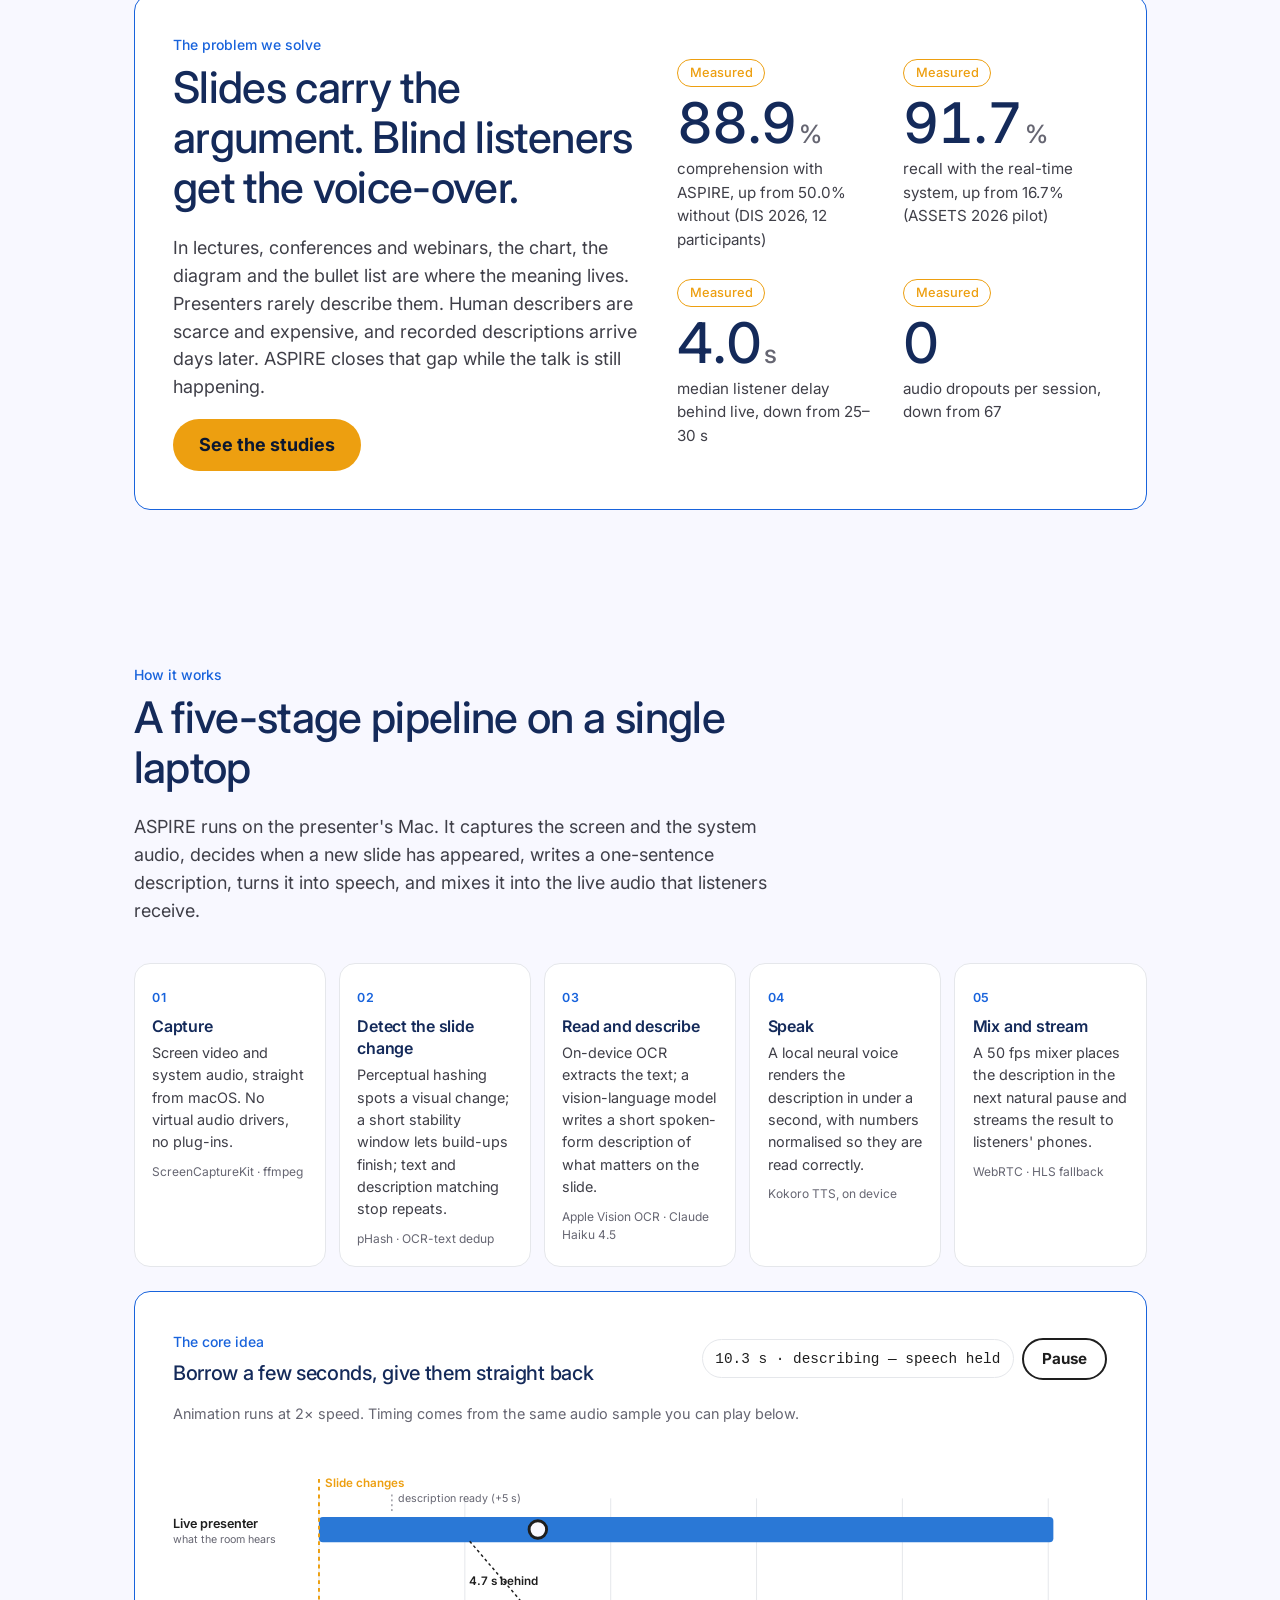
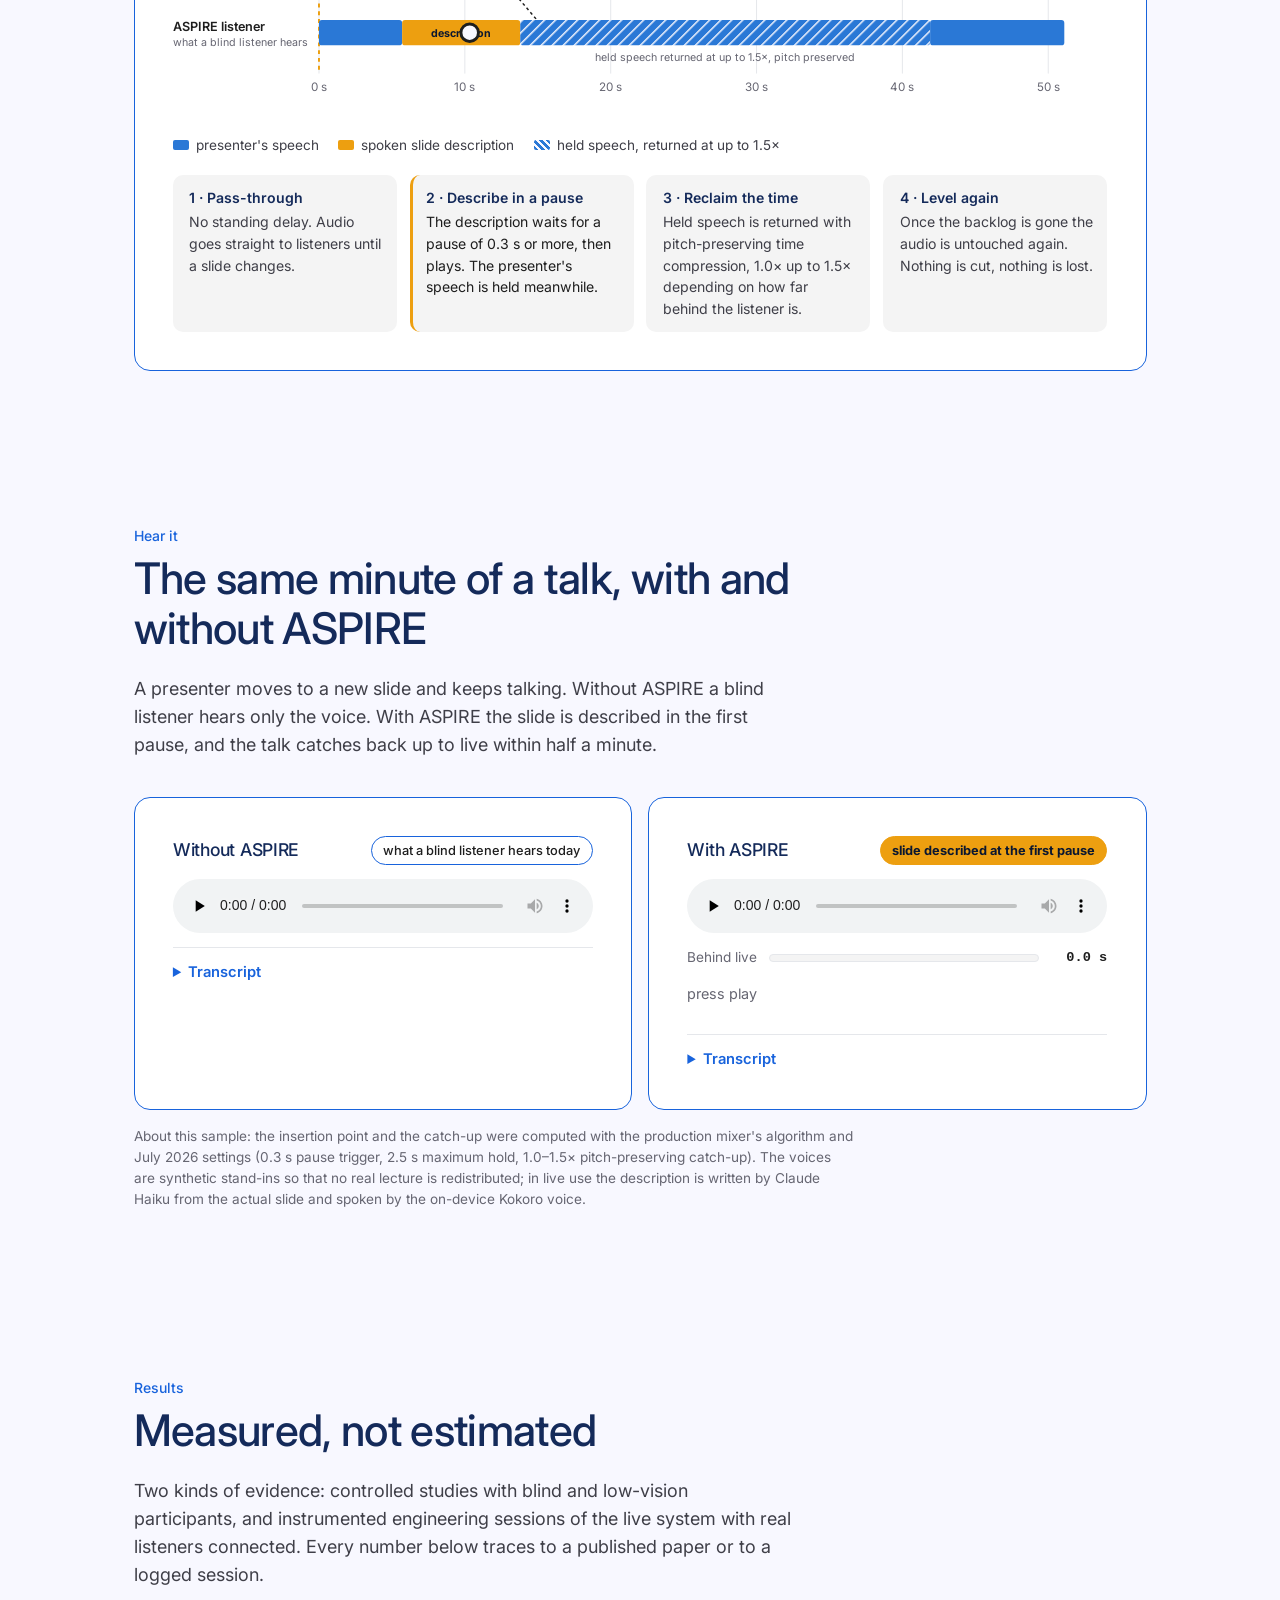
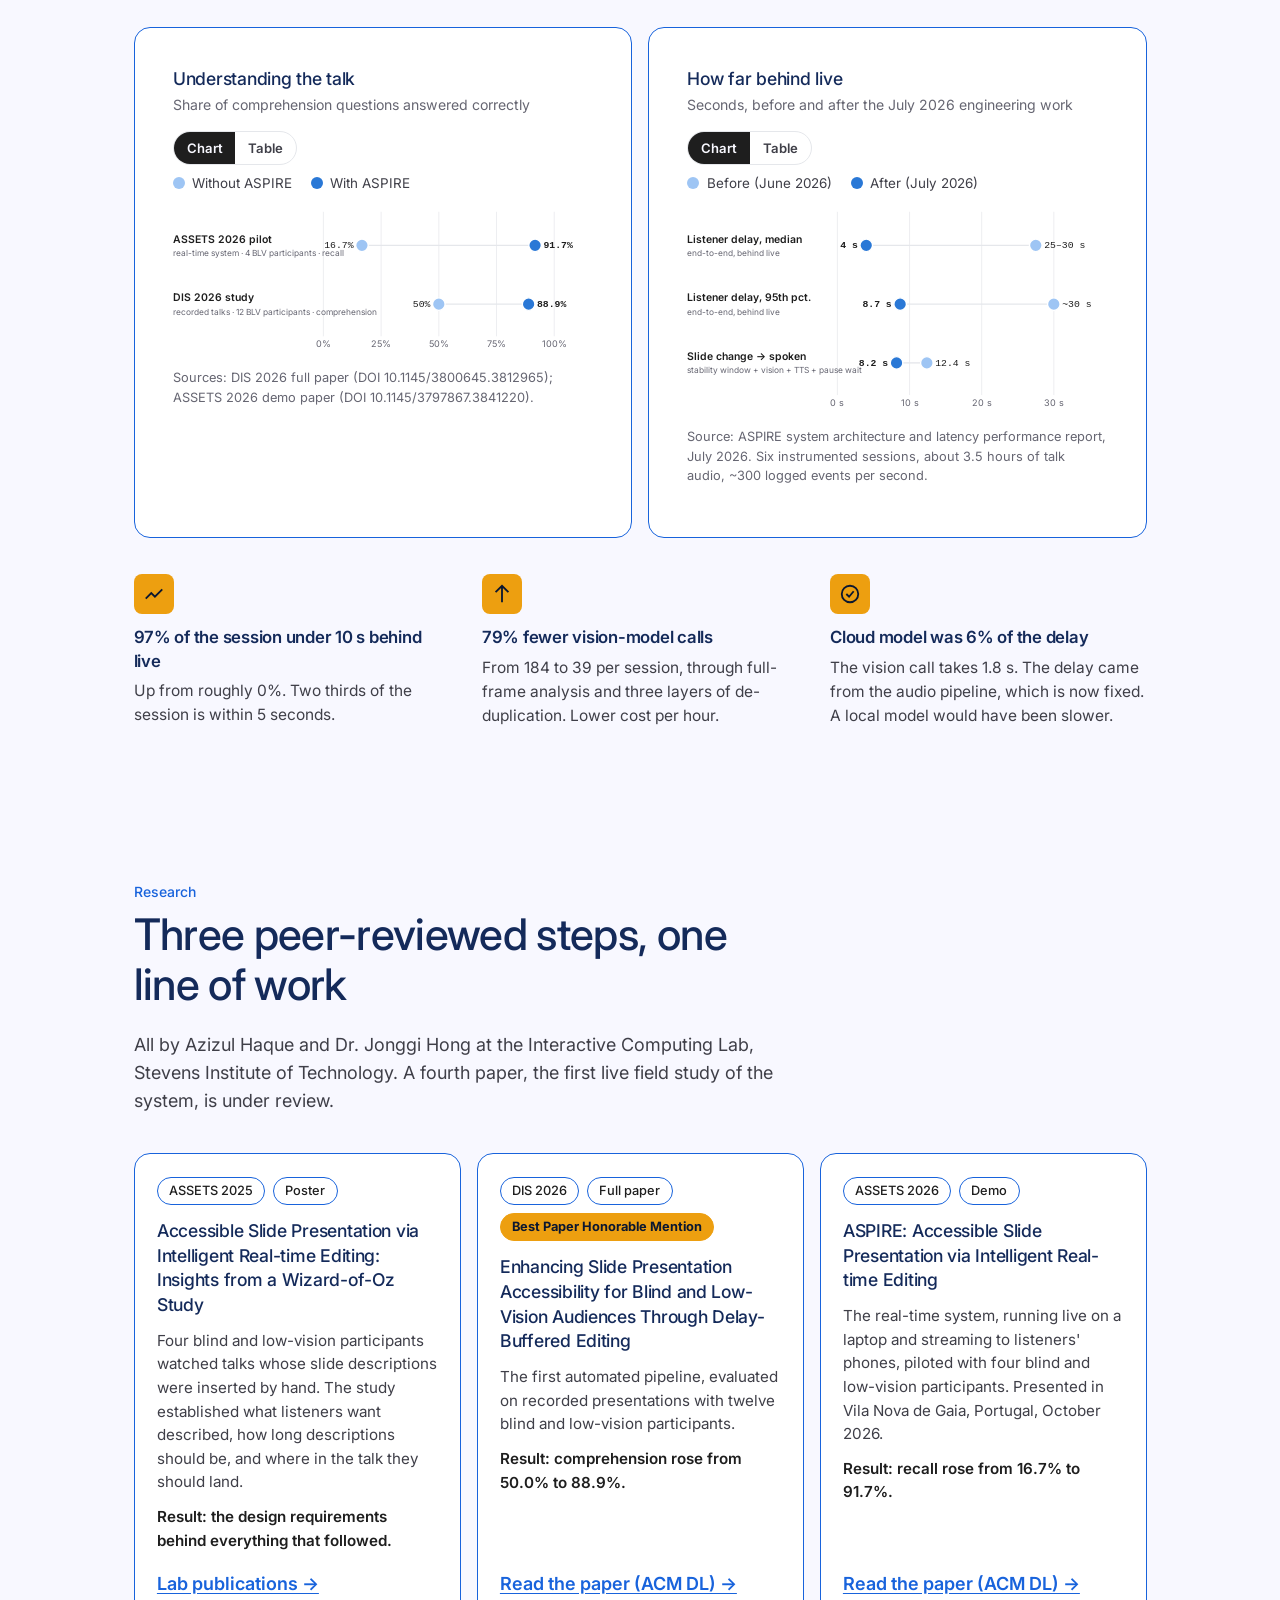
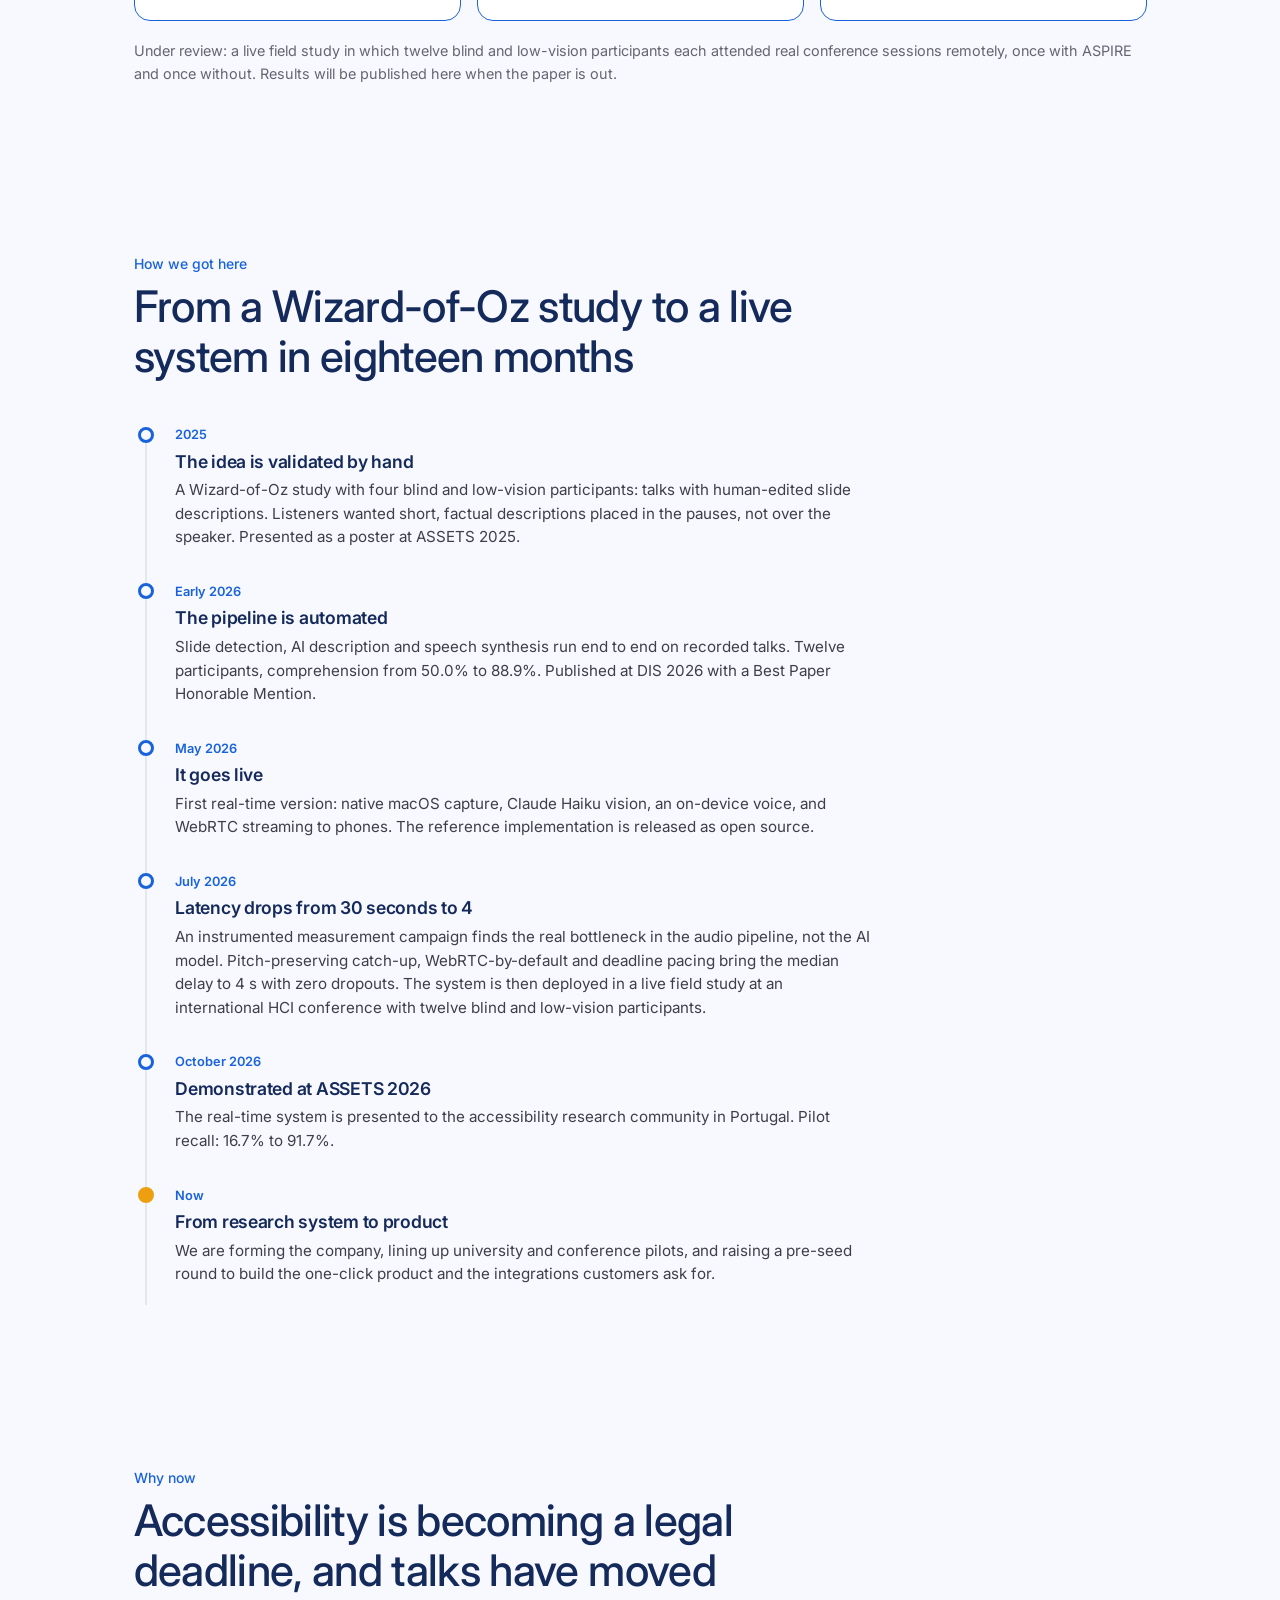
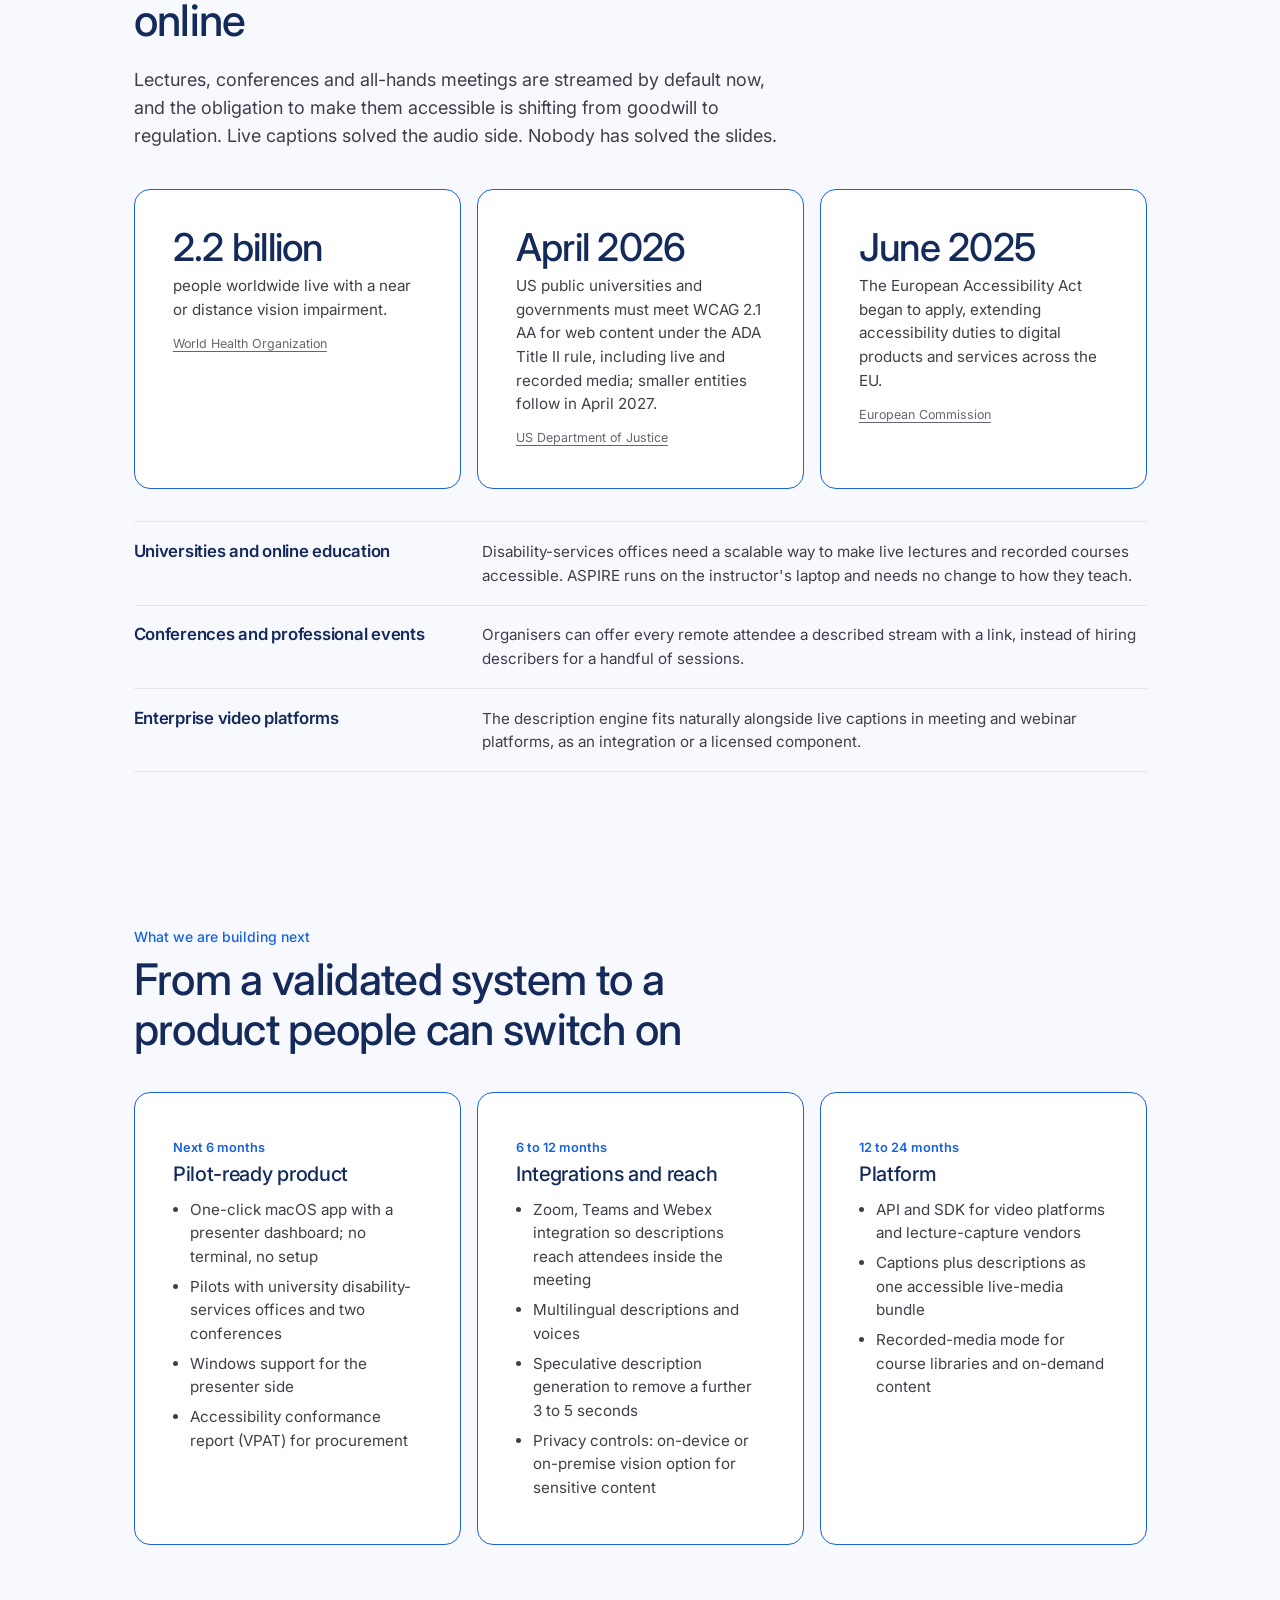
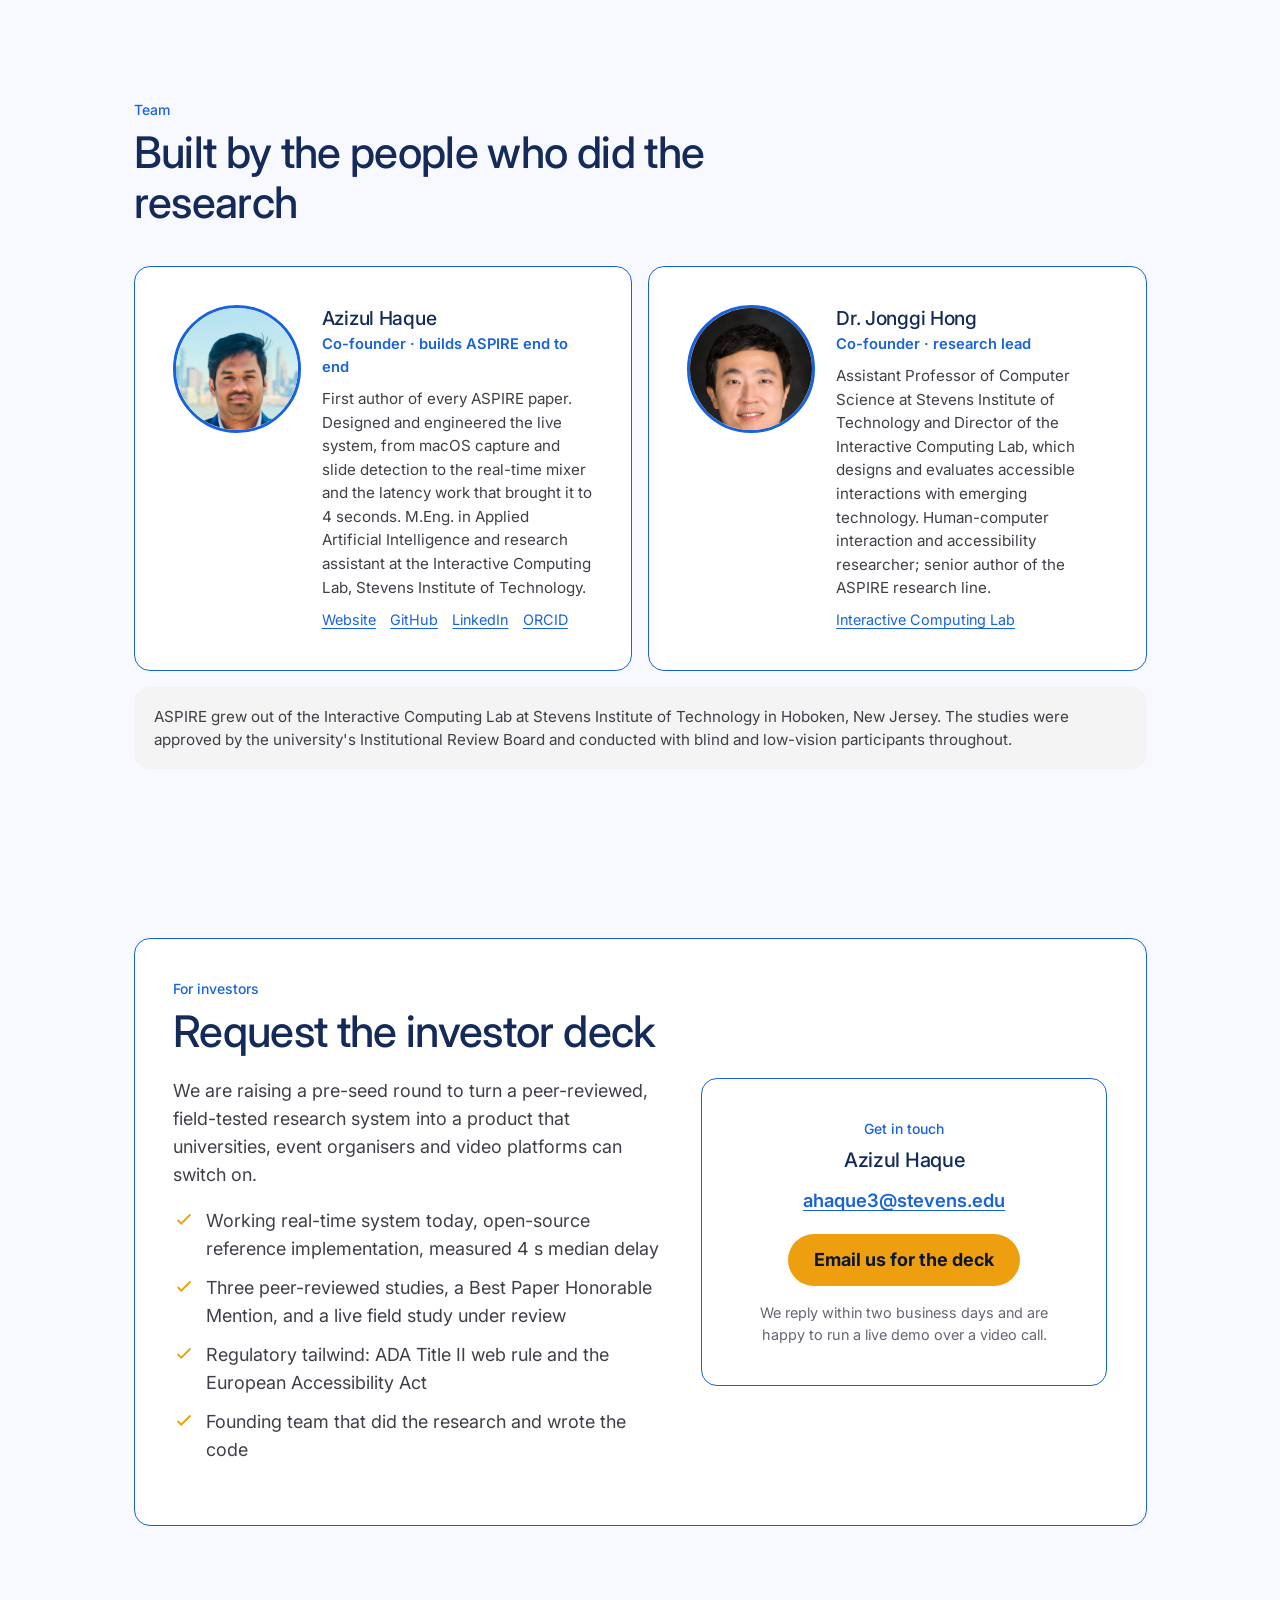
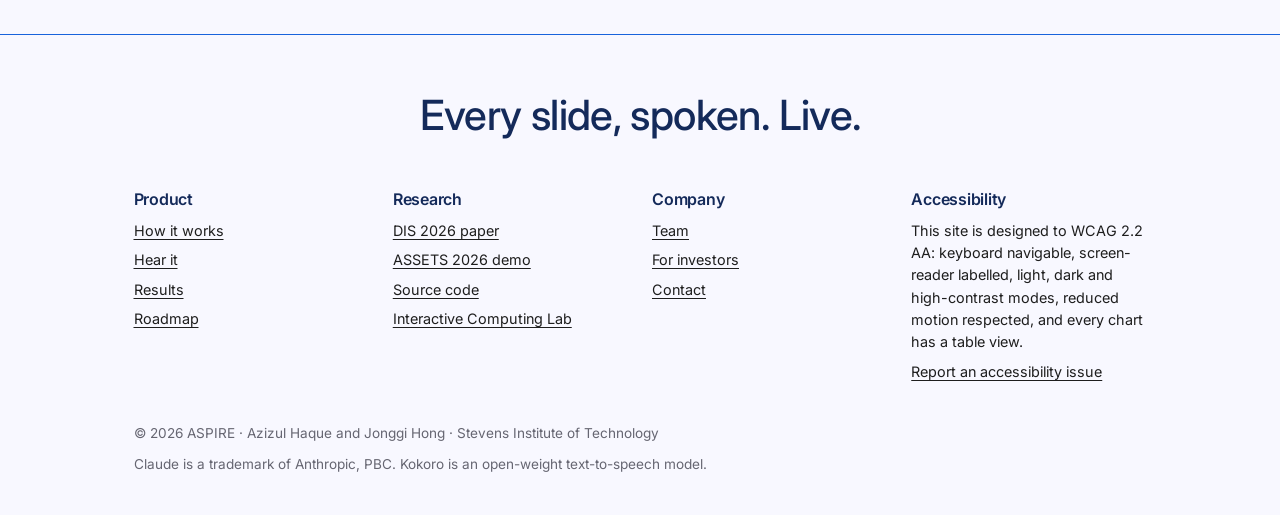
==== commit de27845c: "Team: per-person crop so each face is centred in the circle Co-Authored-By: Claude Fable 5.1 <norepl" ====
--- a/site/index.html
+++ b/site/index.html
@@ -384,7 +384,7 @@
       </div>
       <div class="team">
         <div class="ocard person reveal">
-          <div class="avatar"><img src="assets/team/azizul-haque.jpg" alt="Headshot of Azizul Haque" width="600" height="820" loading="lazy"></div>
+          <div class="avatar"><img src="assets/team/azizul-haque.jpg" alt="Headshot of Azizul Haque" width="600" height="820" loading="lazy" style="object-position:50% 55%"></div>
           <div>
             <h3>Azizul Haque</h3>
             <div class="role">Co-founder · builds ASPIRE end to end</div>
@@ -393,7 +393,7 @@
           </div>
         </div>
         <div class="ocard person reveal">
-          <div class="avatar"><img src="assets/team/jonggi-hong.jpg" alt="Headshot of Dr. Jonggi Hong" width="600" height="820" loading="lazy"></div>
+          <div class="avatar"><img src="assets/team/jonggi-hong.jpg" alt="Headshot of Dr. Jonggi Hong" width="600" height="820" loading="lazy" style="object-position:50% 78%"></div>
           <div>
             <h3>Dr. Jonggi Hong</h3>
             <div class="role">Co-founder · research lead</div>
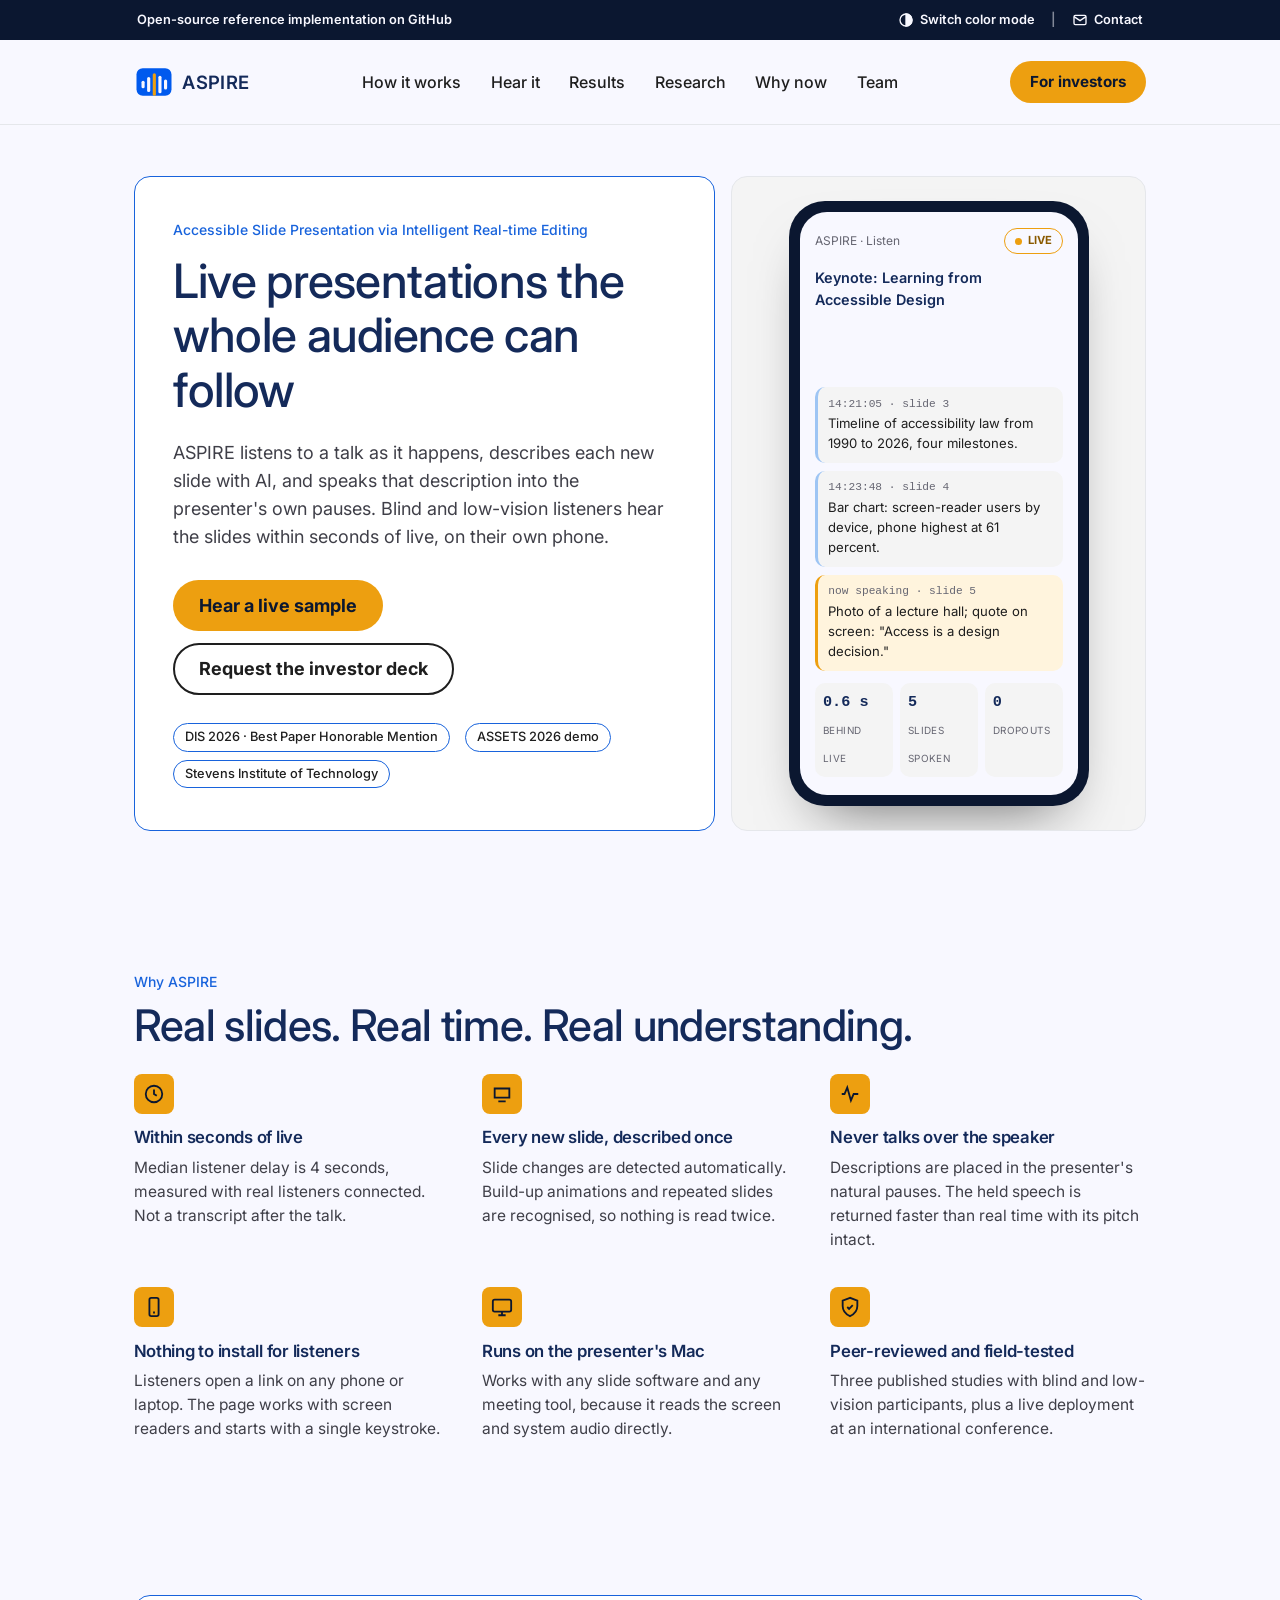
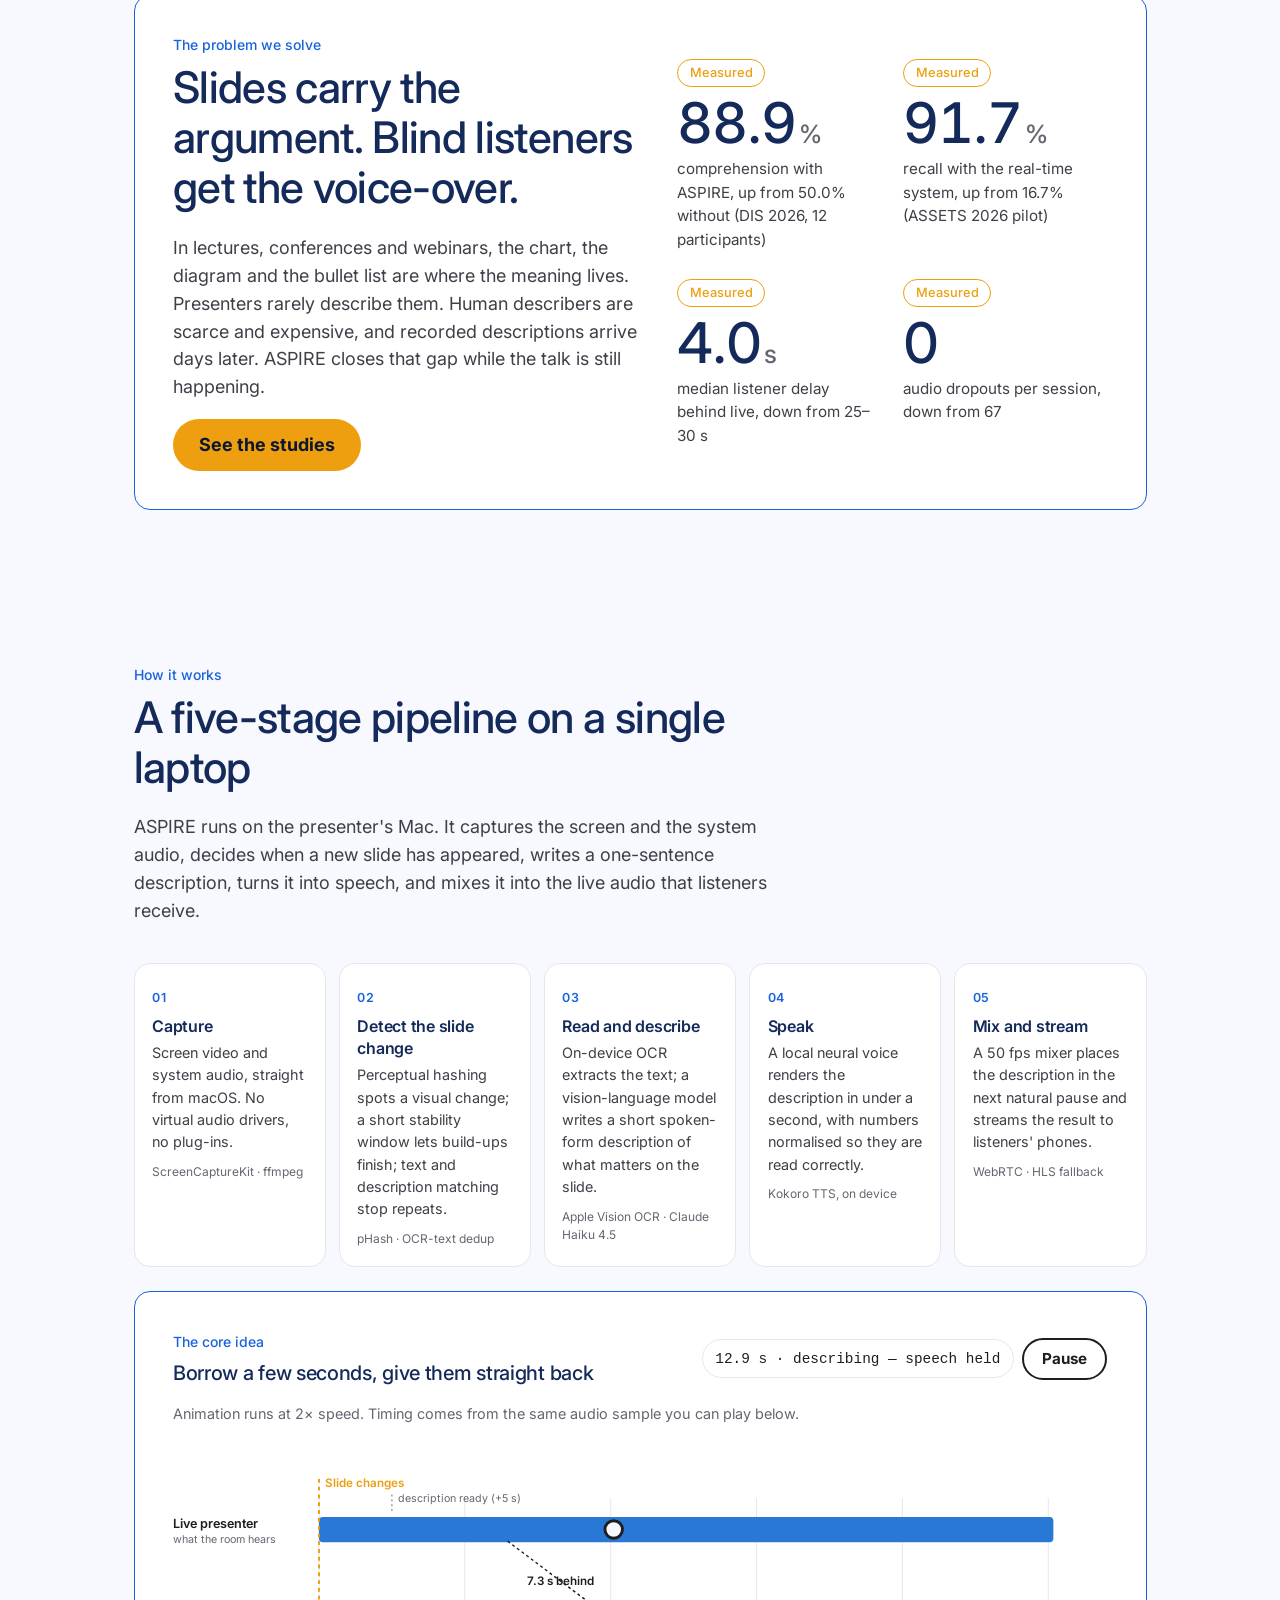
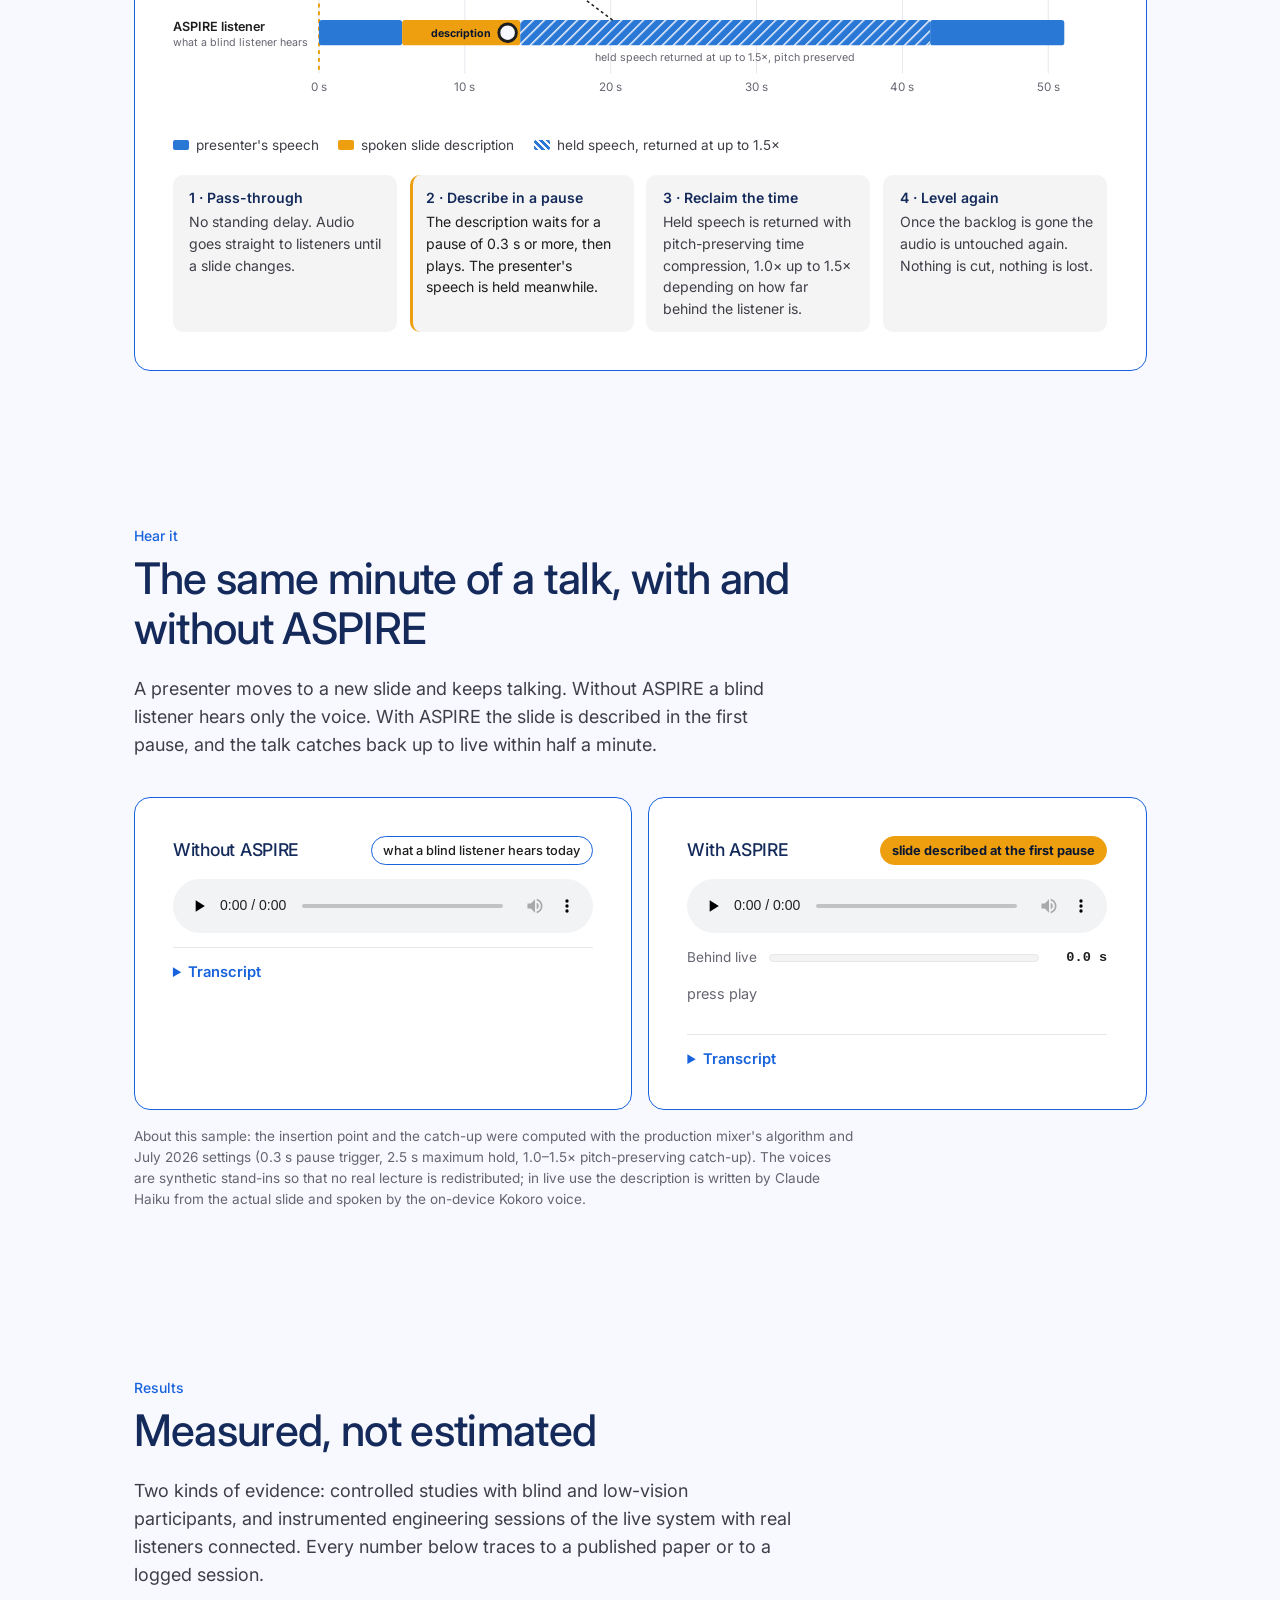
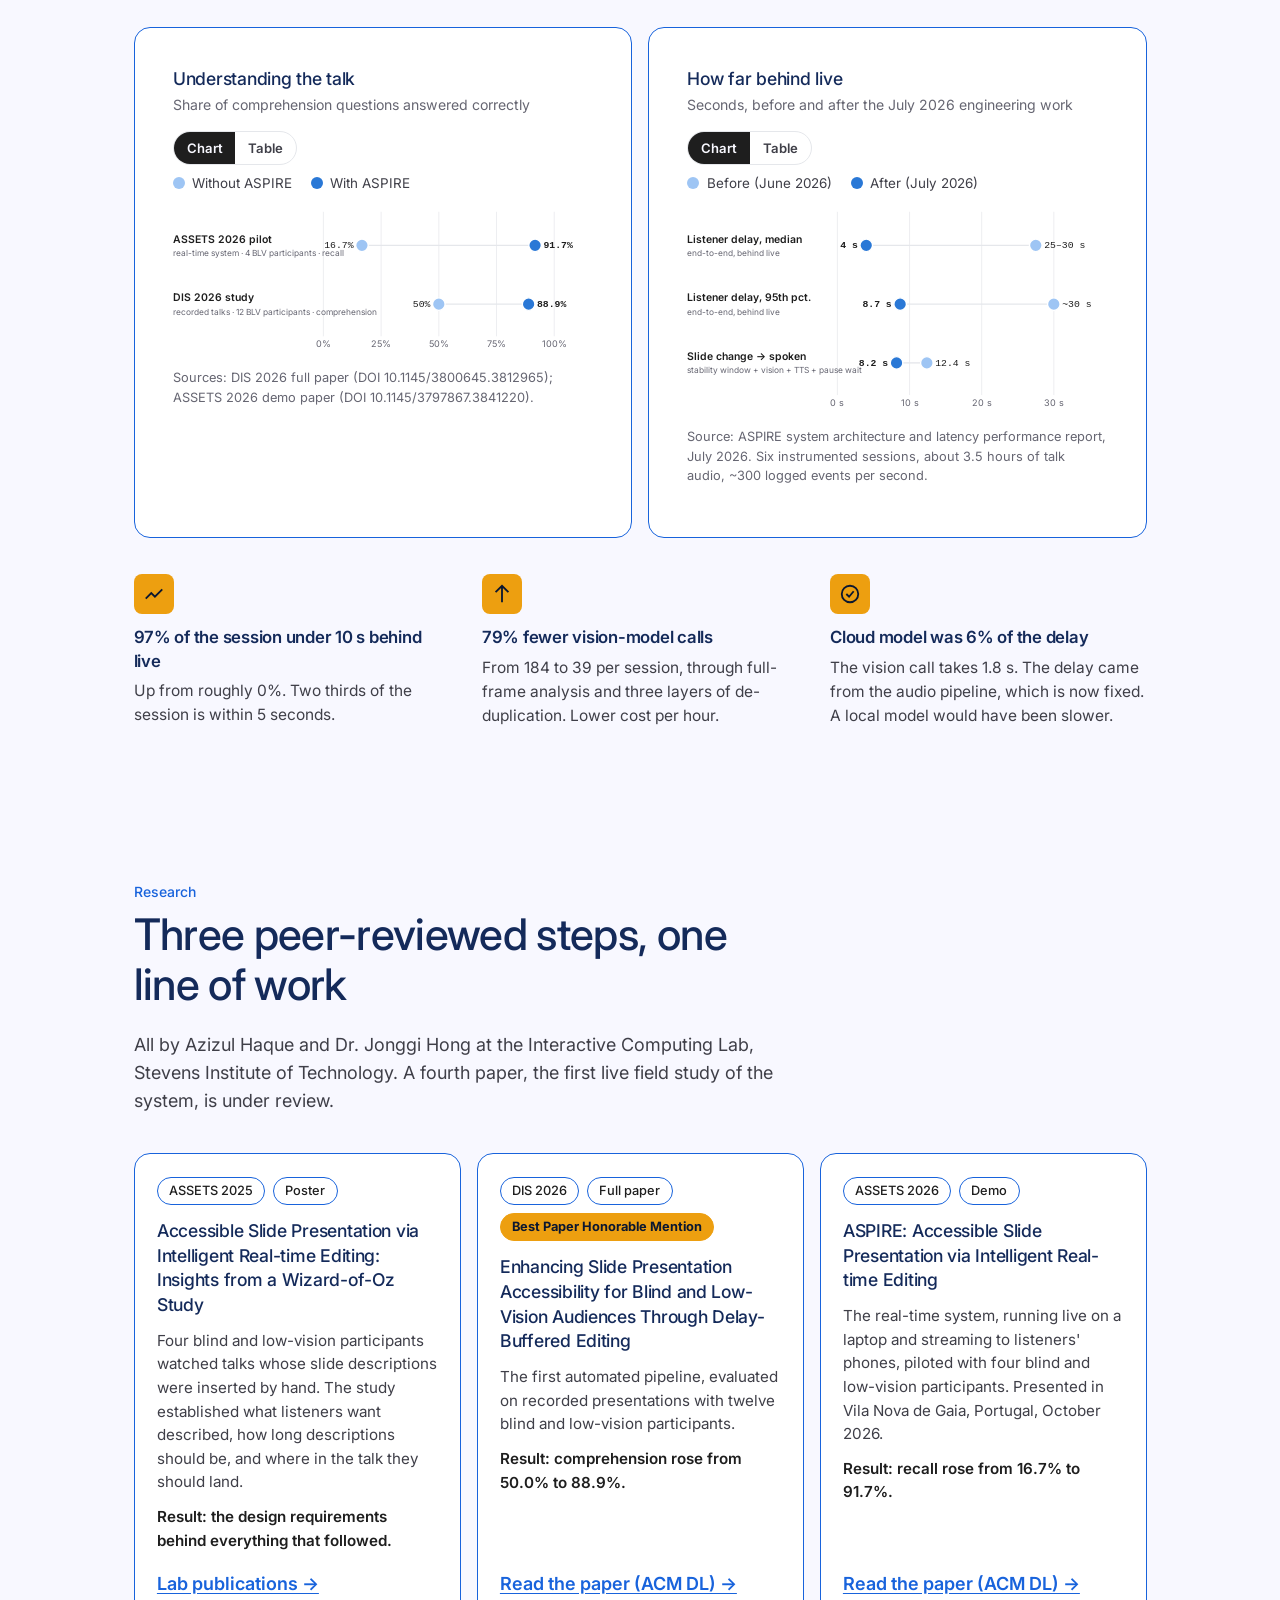
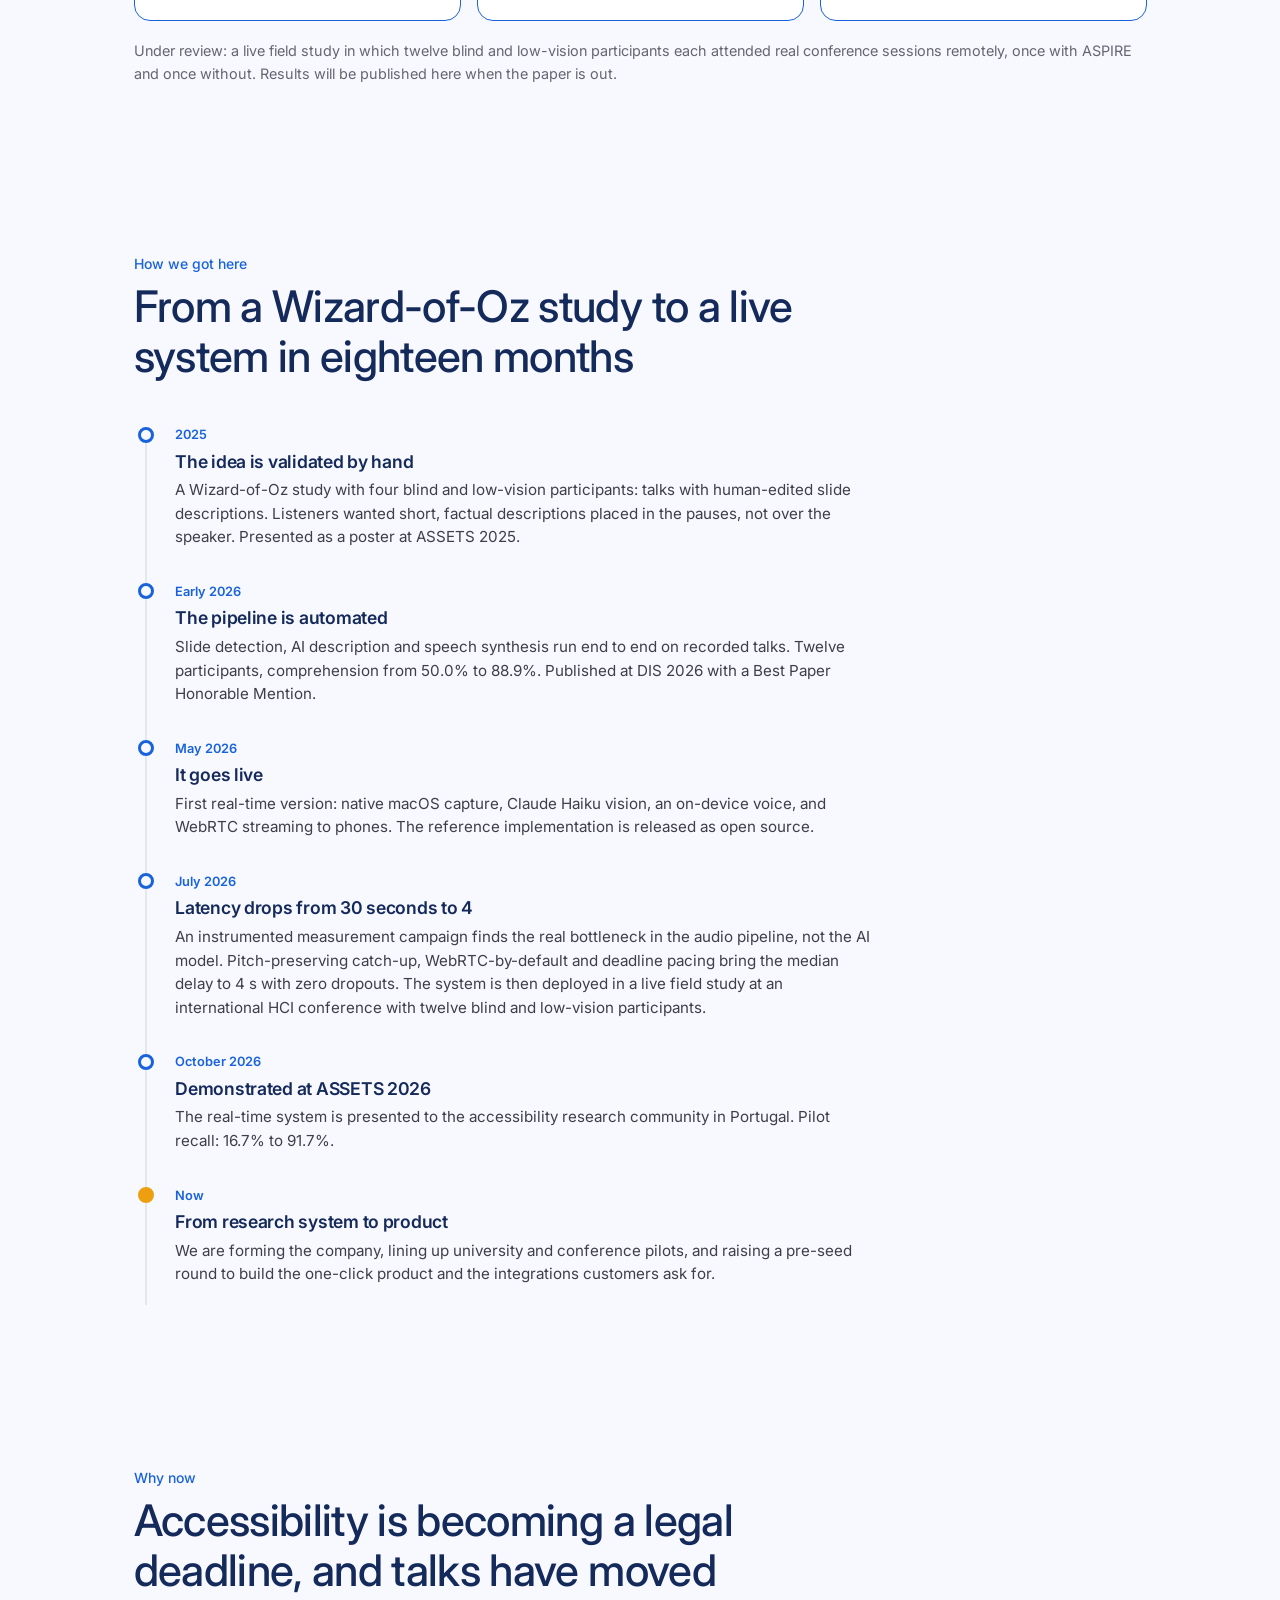
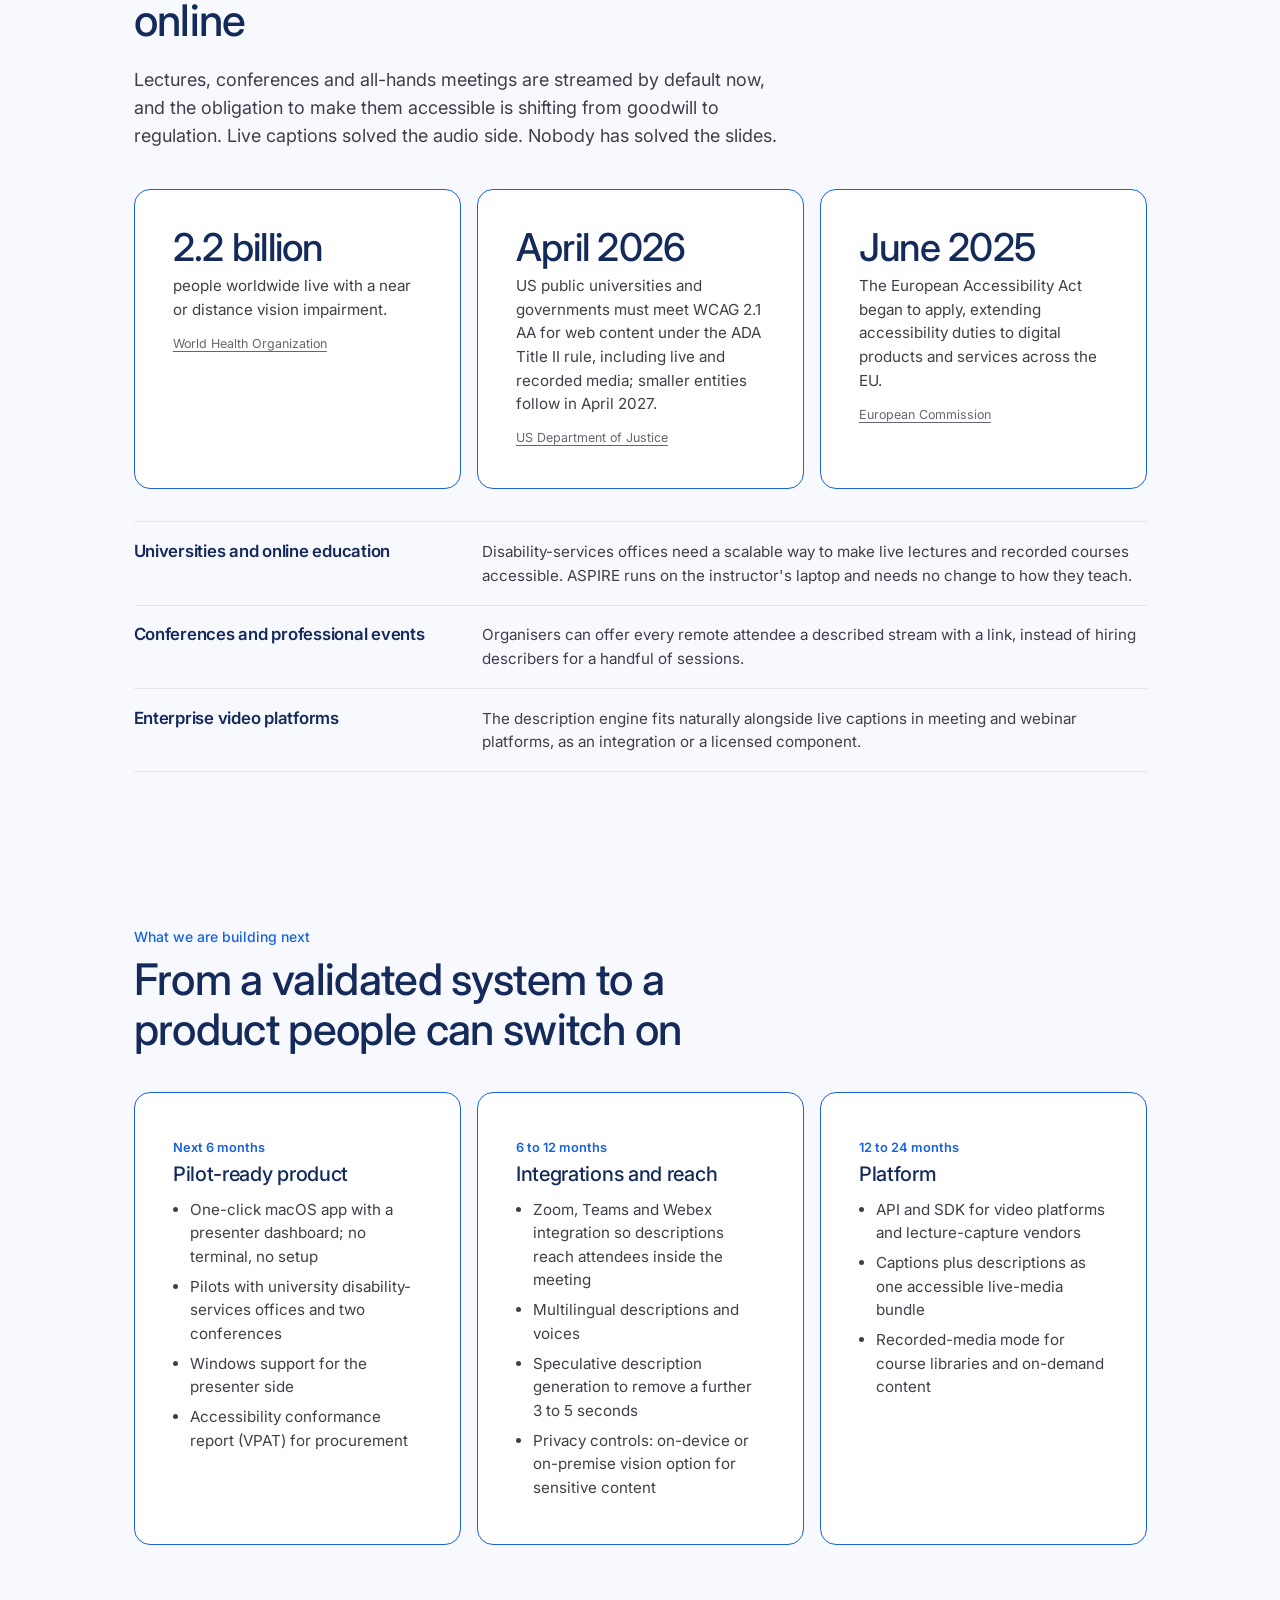
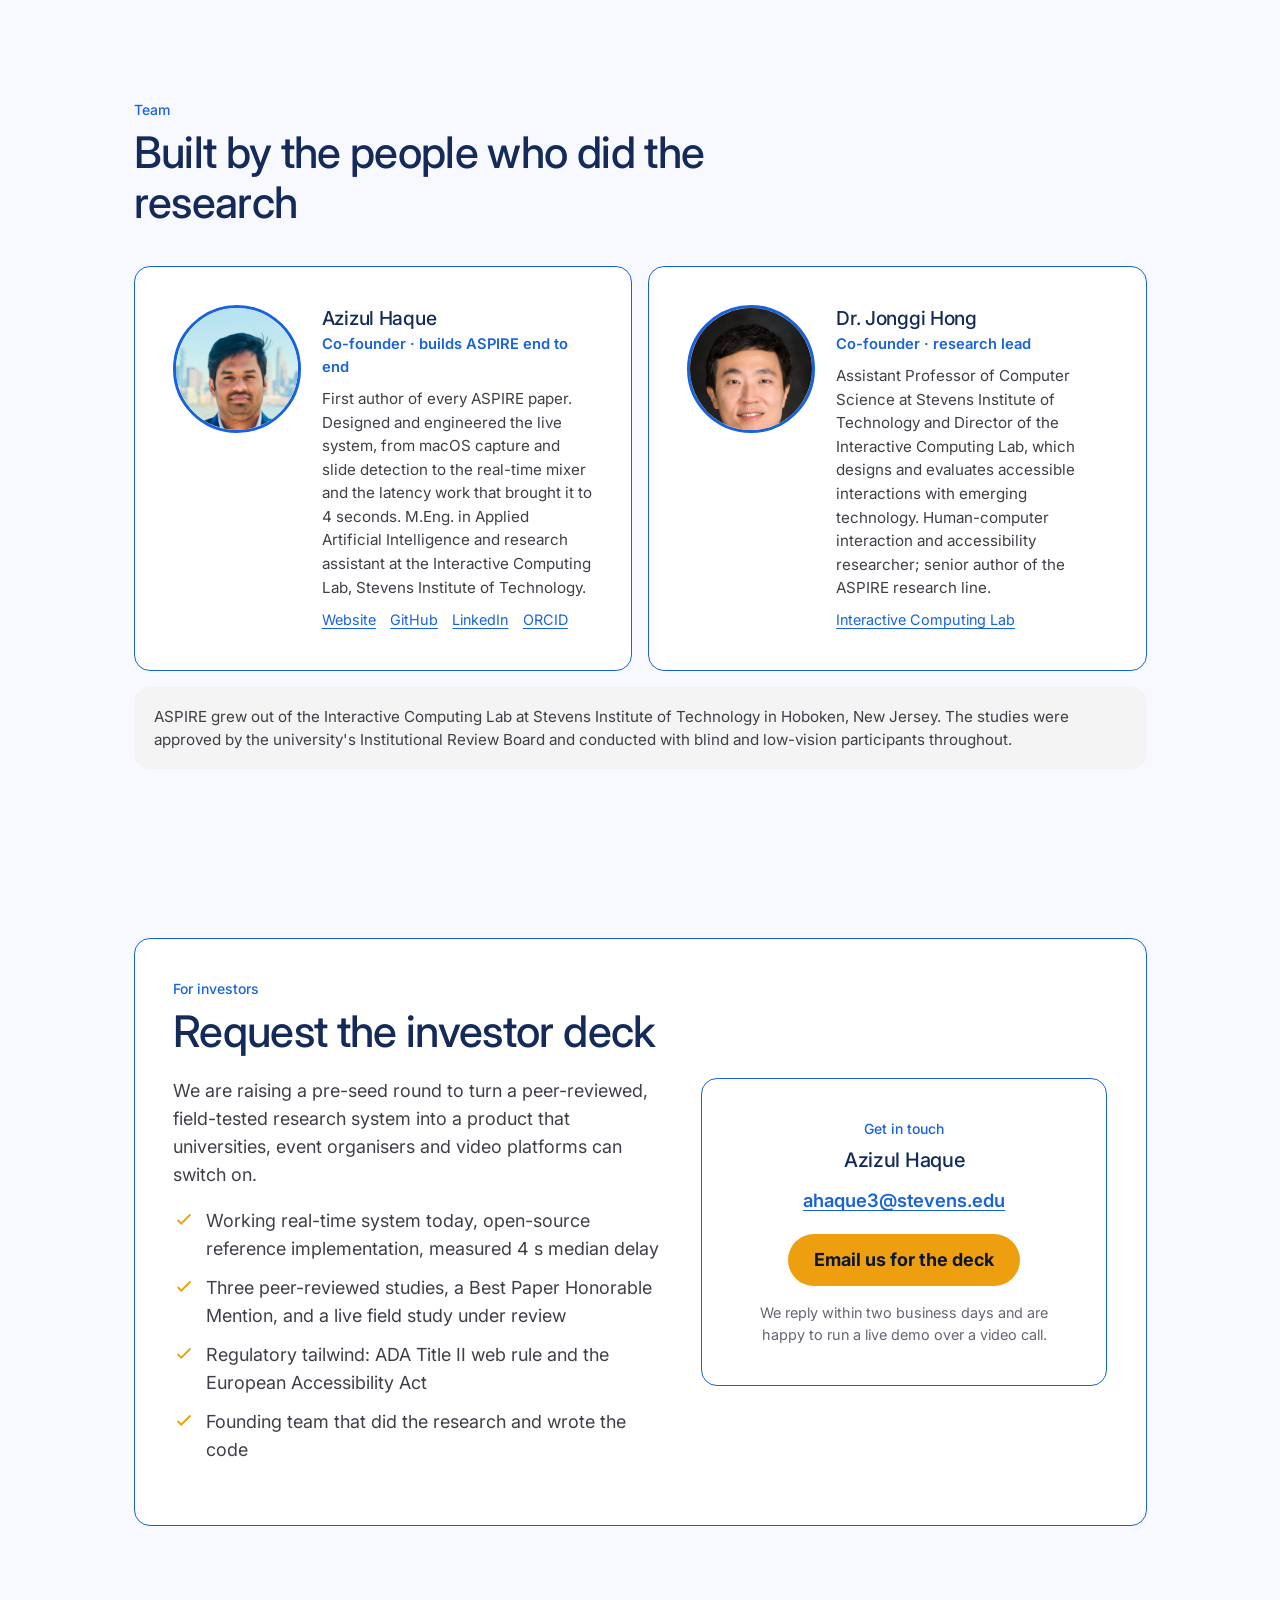
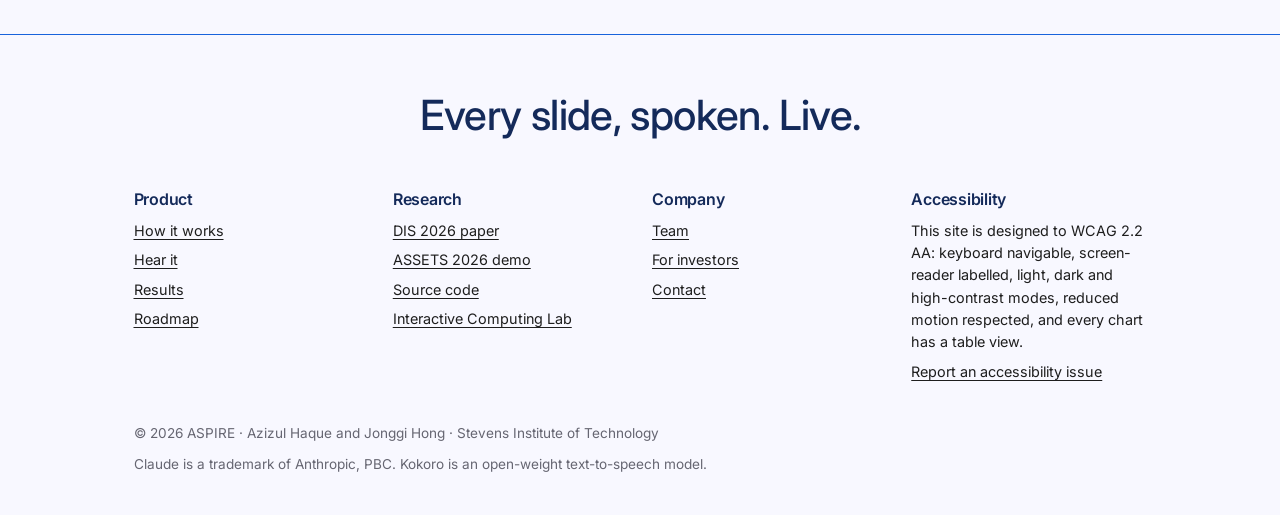
==== commit 0cd521d9: "Team crop back to 38%; publishing now handled by a sync workflow in the personal-site repo Co-Author" ====
--- a/site/index.html
+++ b/site/index.html
@@ -384,7 +384,7 @@
       </div>
       <div class="team">
         <div class="ocard person reveal">
-          <div class="avatar"><img src="assets/team/azizul-haque.jpg" alt="Headshot of Azizul Haque" width="600" height="820" loading="lazy" style="object-position:50% 55%"></div>
+          <div class="avatar"><img src="assets/team/azizul-haque.jpg" alt="Headshot of Azizul Haque" width="600" height="820" loading="lazy"></div>
           <div>
             <h3>Azizul Haque</h3>
             <div class="role">Co-founder · builds ASPIRE end to end</div>
@@ -393,7 +393,7 @@
           </div>
         </div>
         <div class="ocard person reveal">
-          <div class="avatar"><img src="assets/team/jonggi-hong.jpg" alt="Headshot of Dr. Jonggi Hong" width="600" height="820" loading="lazy" style="object-position:50% 78%"></div>
+          <div class="avatar"><img src="assets/team/jonggi-hong.jpg" alt="Headshot of Dr. Jonggi Hong" width="600" height="820" loading="lazy"></div>
           <div>
             <h3>Dr. Jonggi Hong</h3>
             <div class="role">Co-founder · research lead</div>
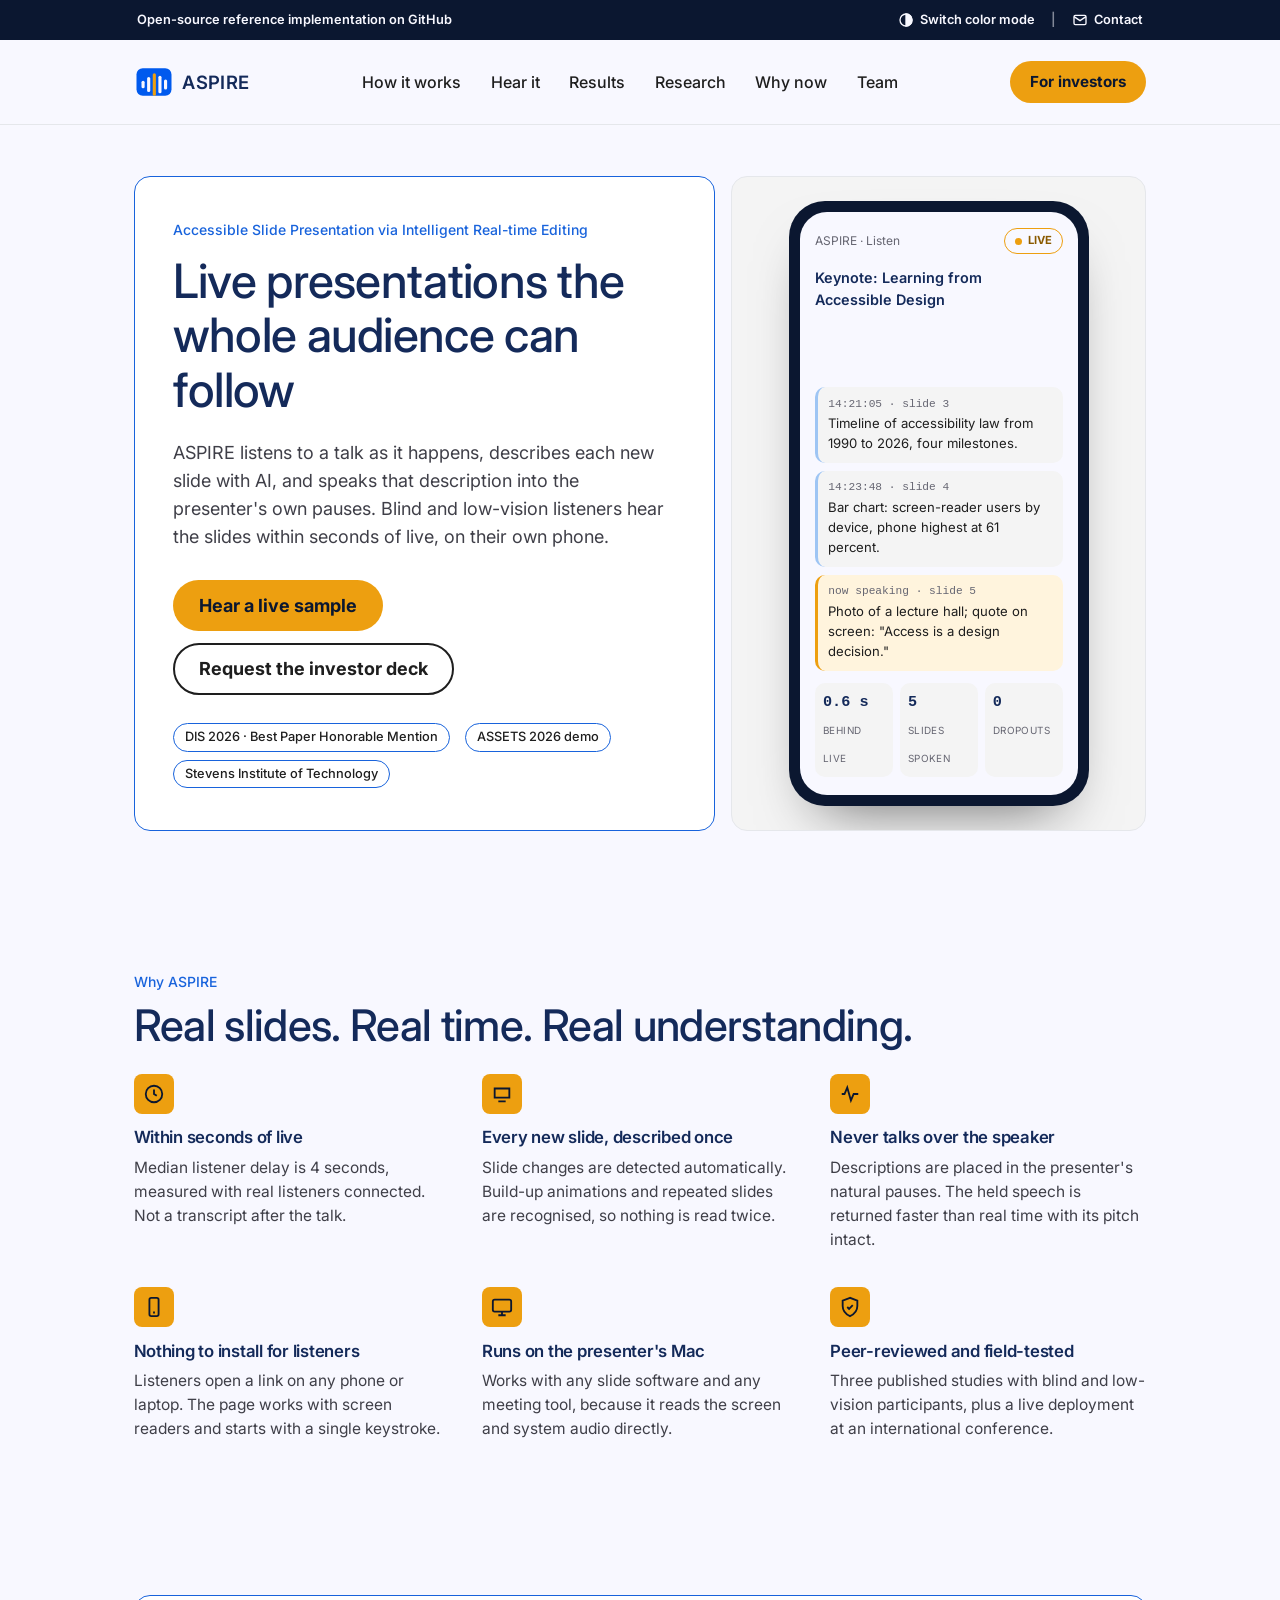
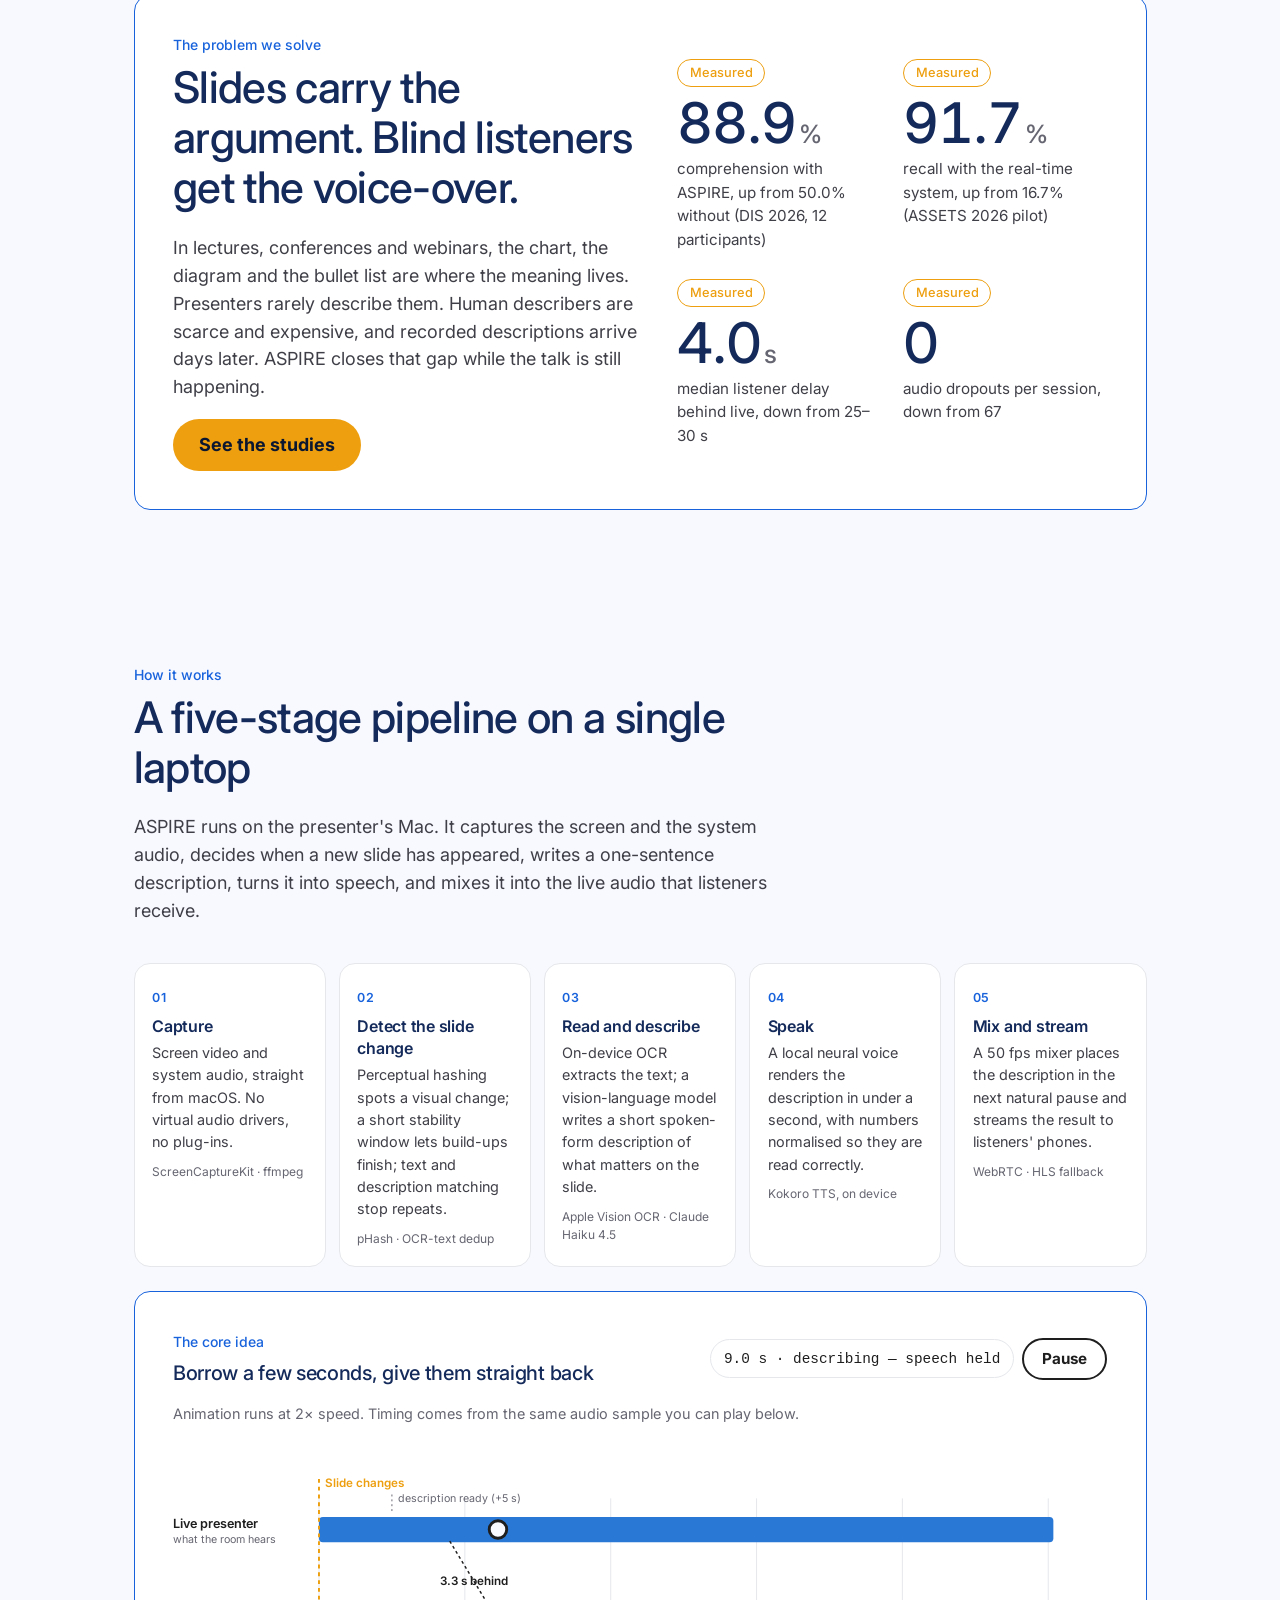
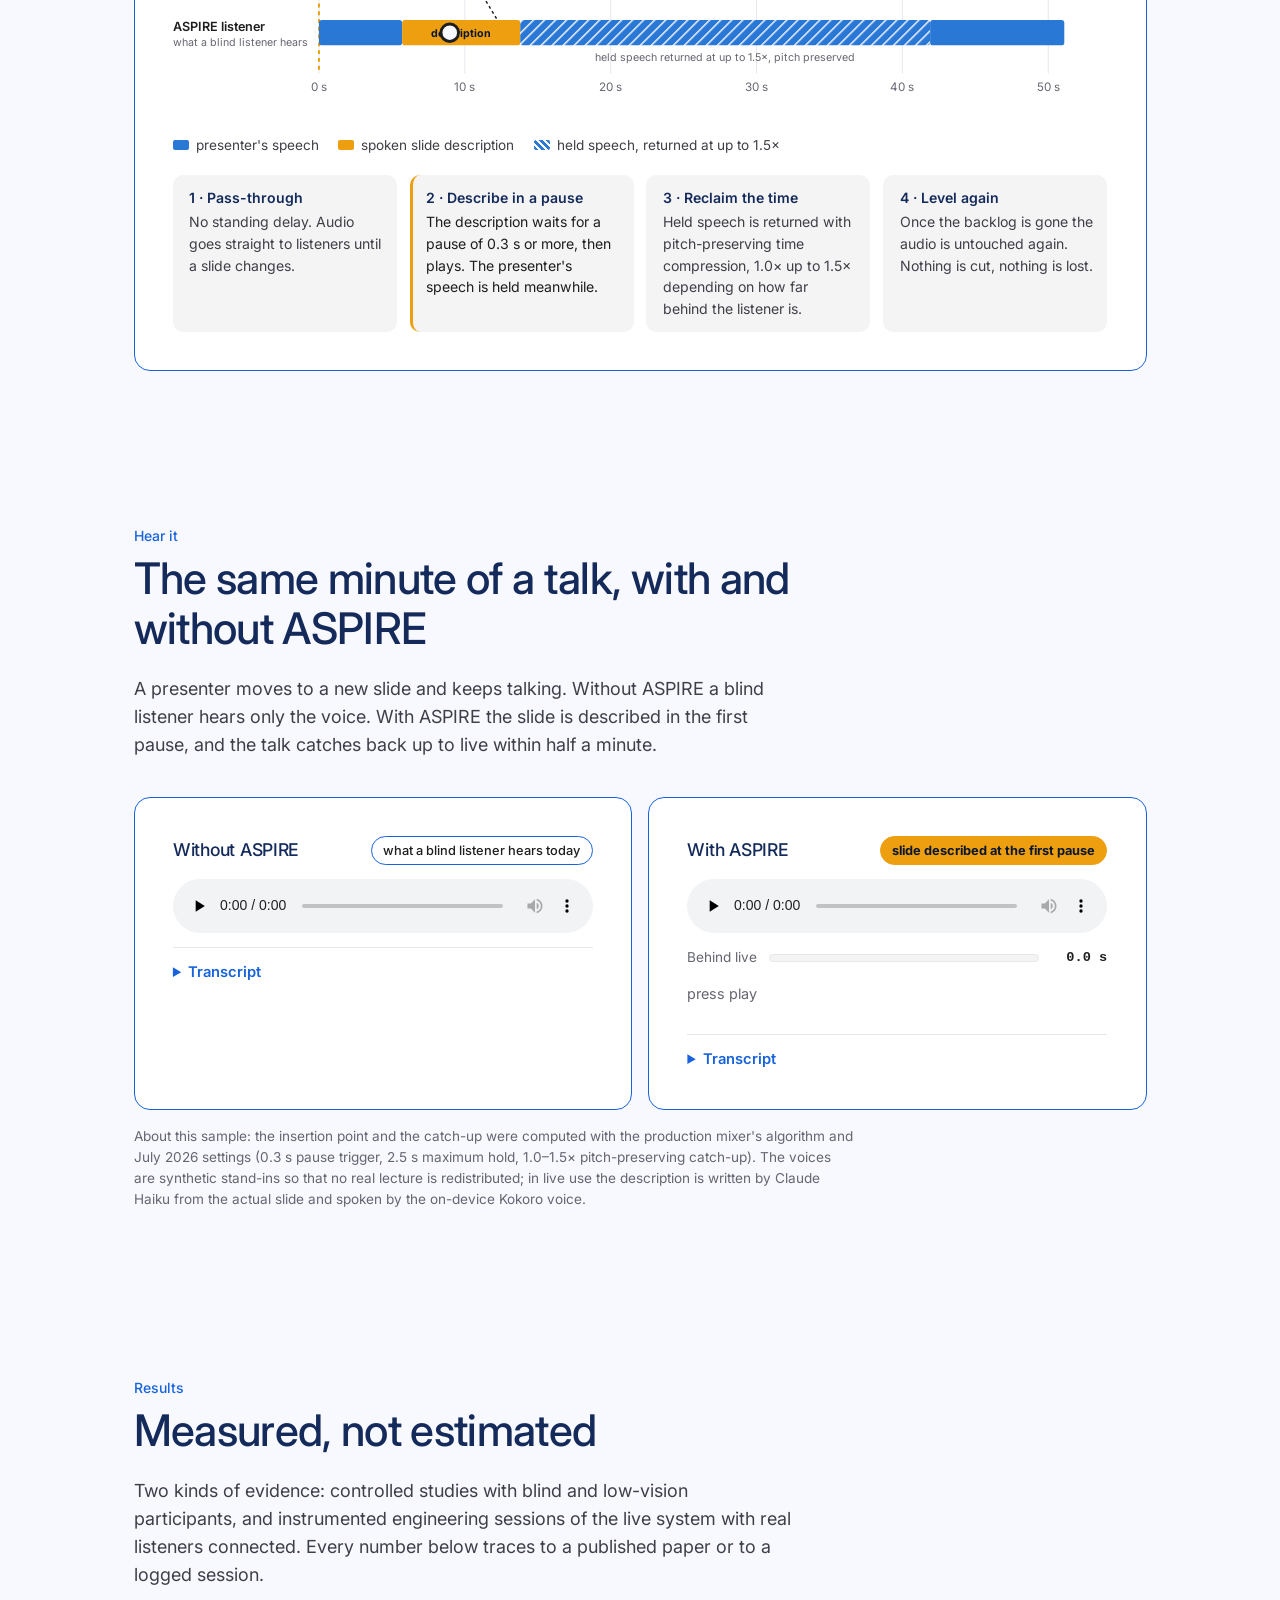
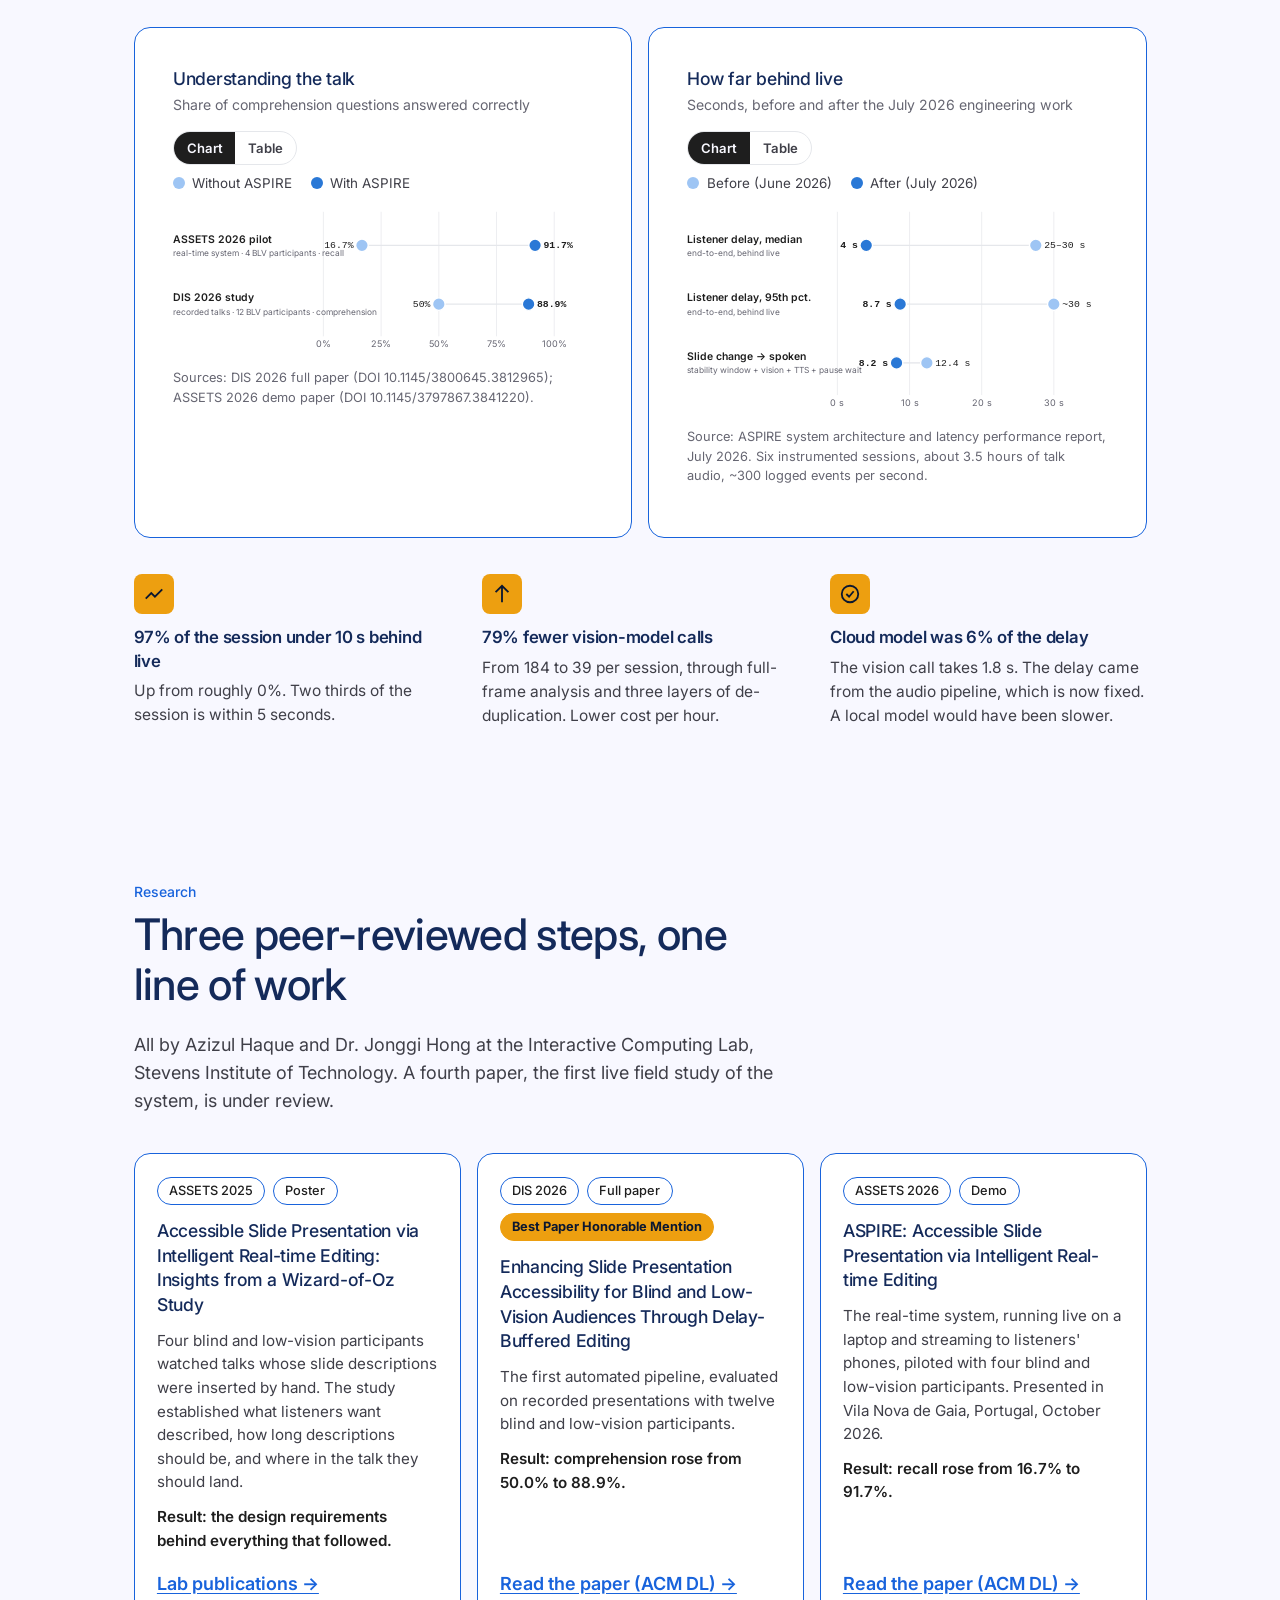
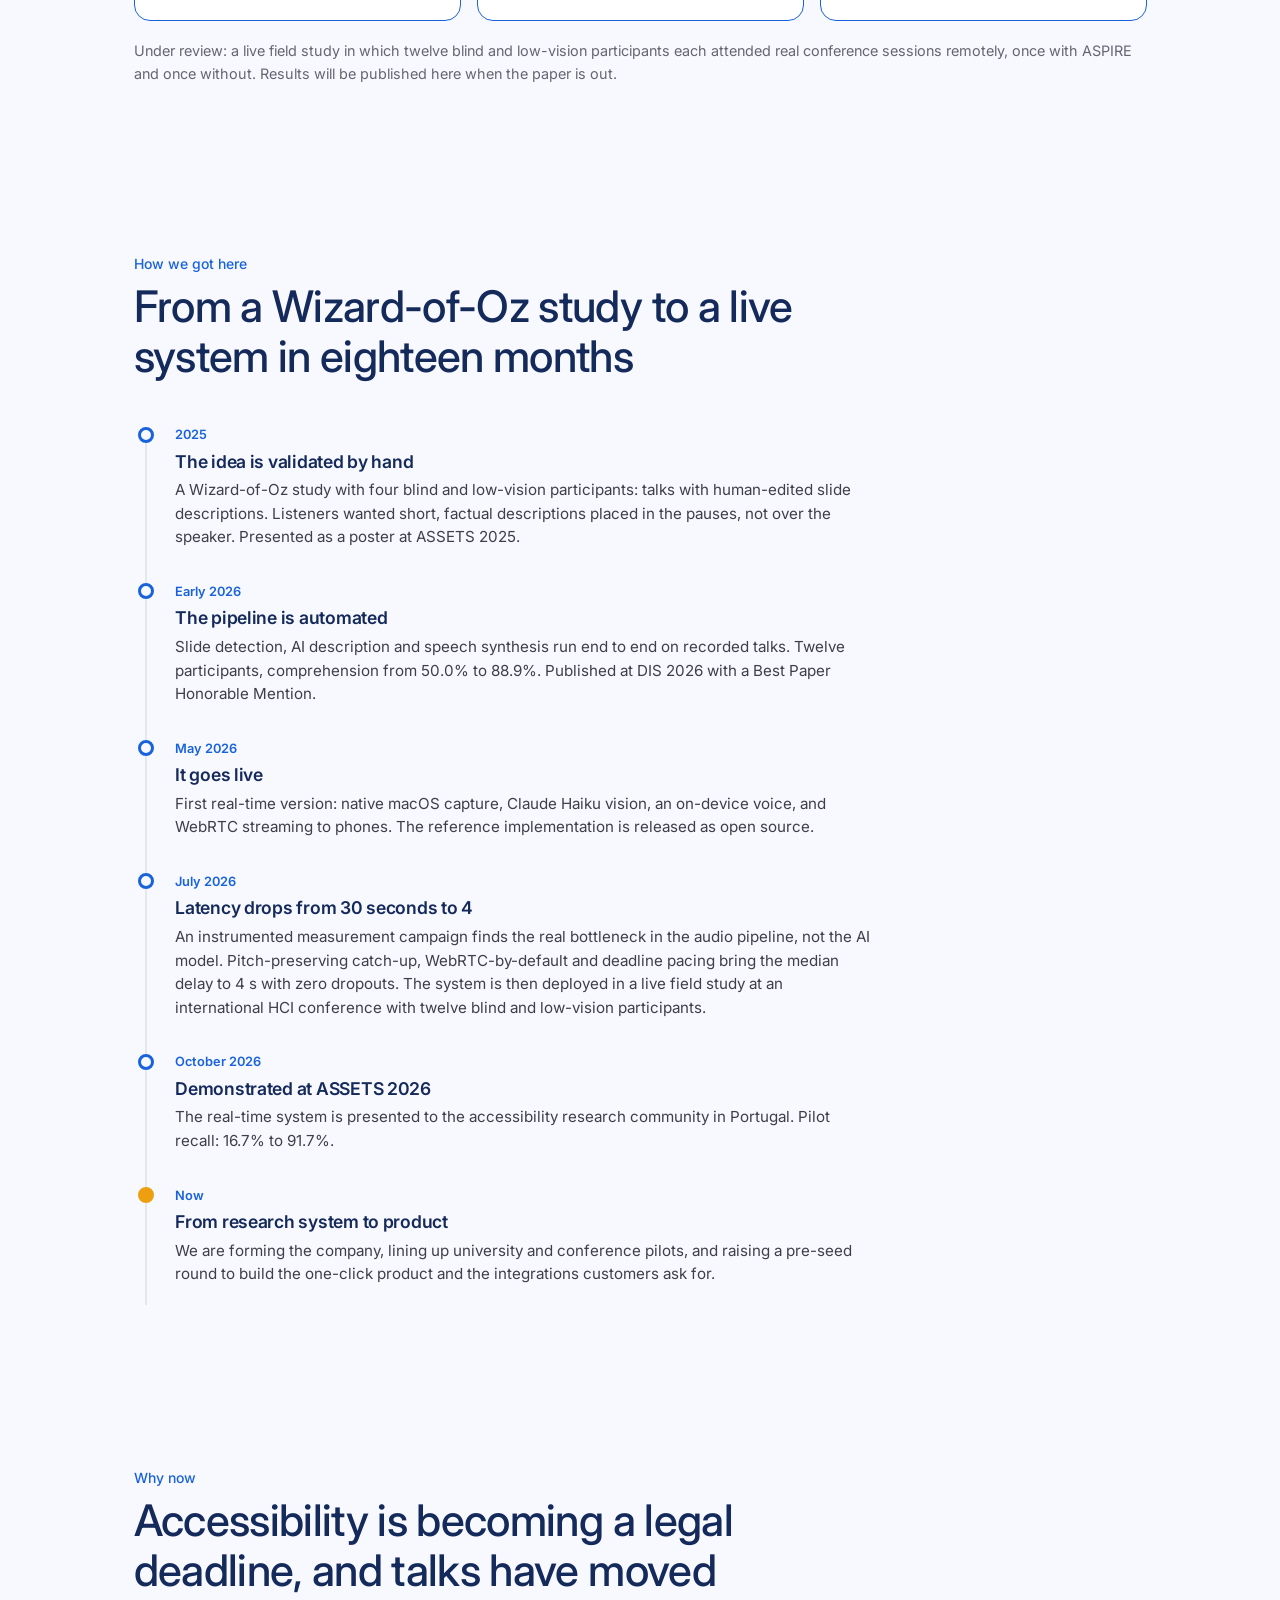
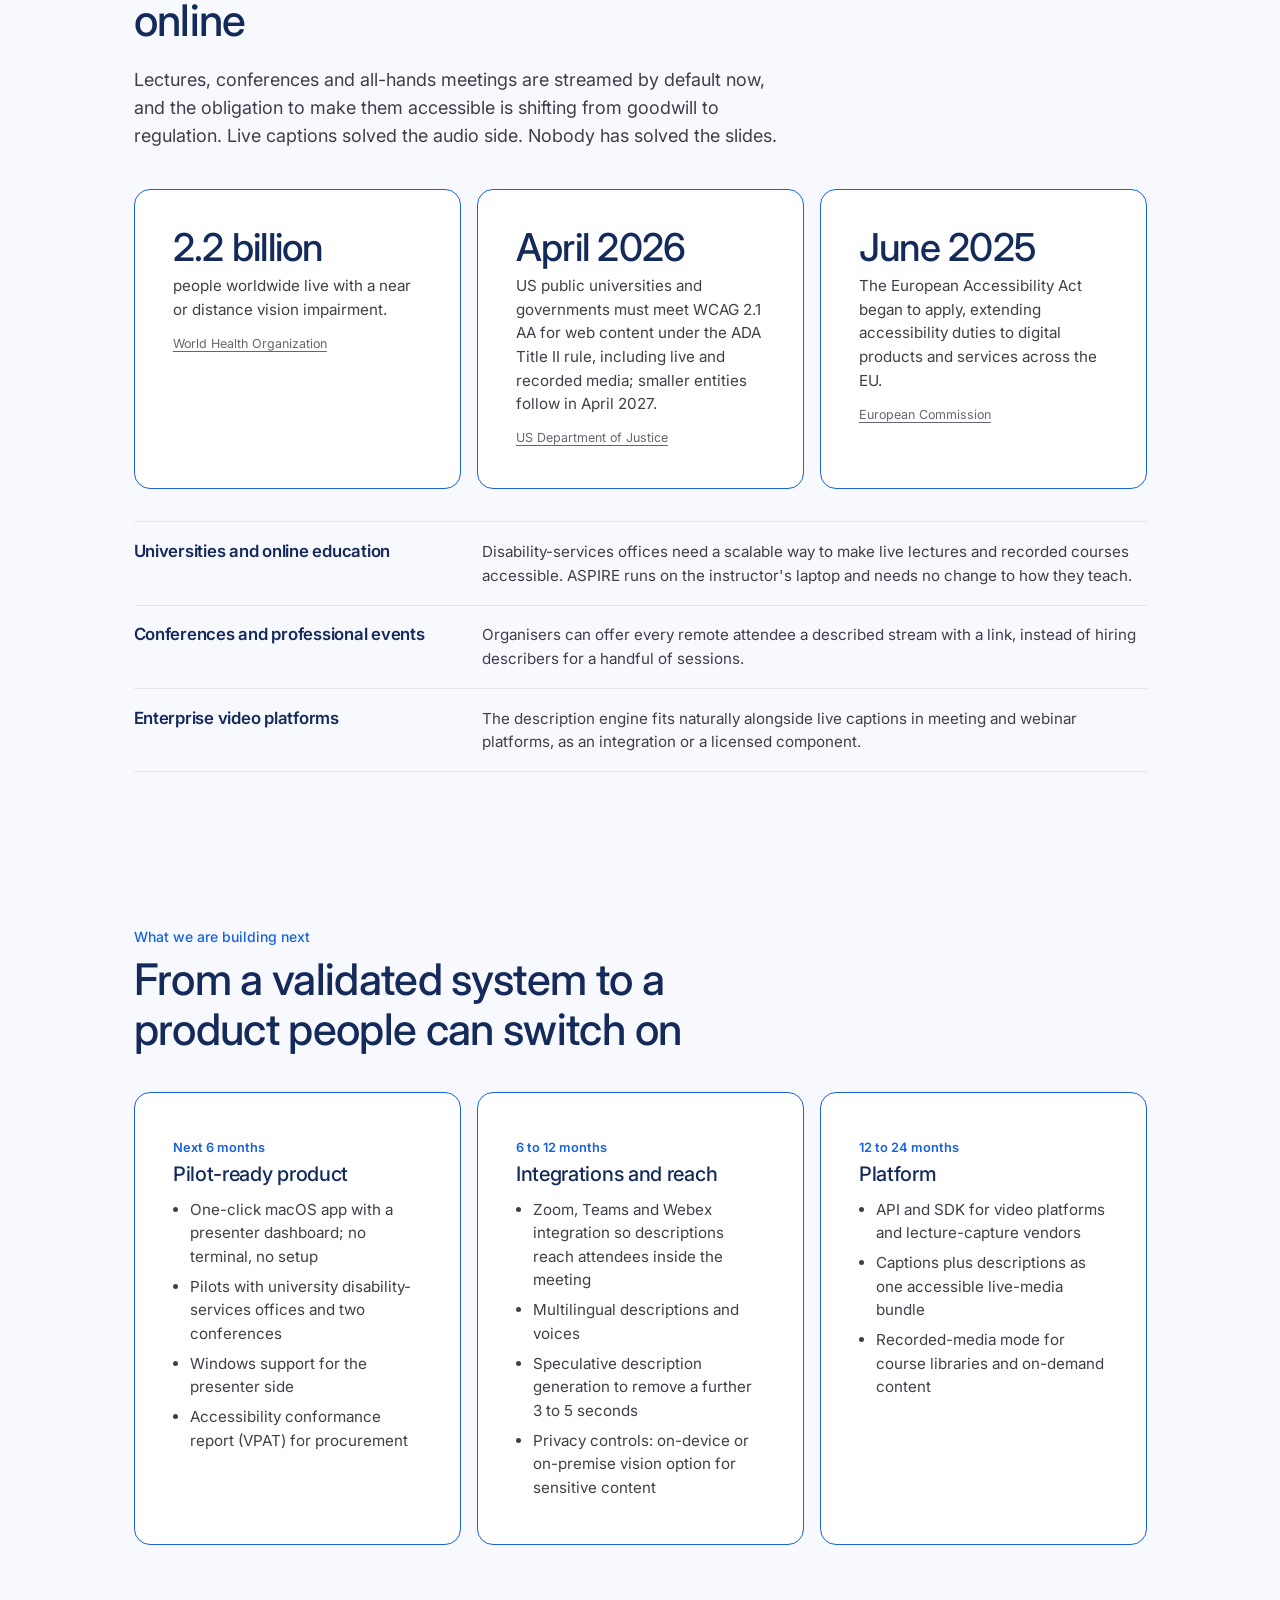
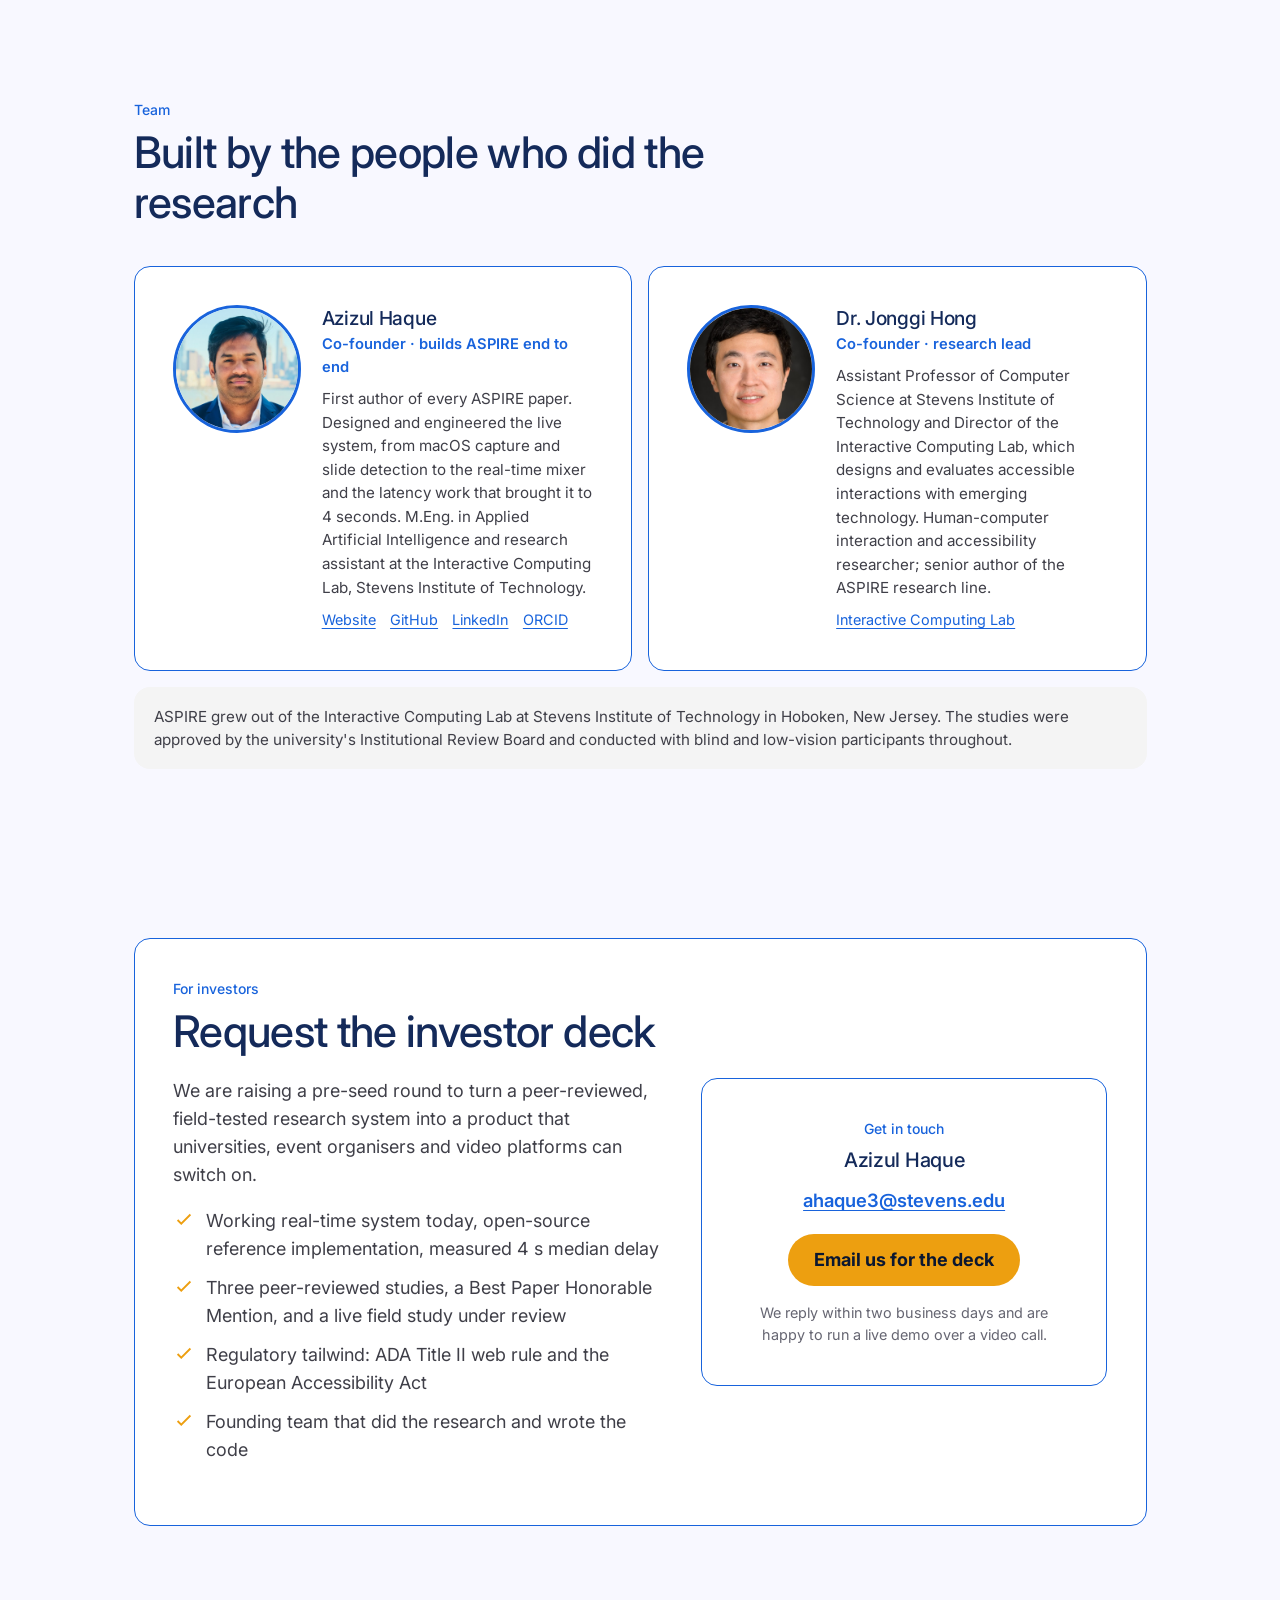
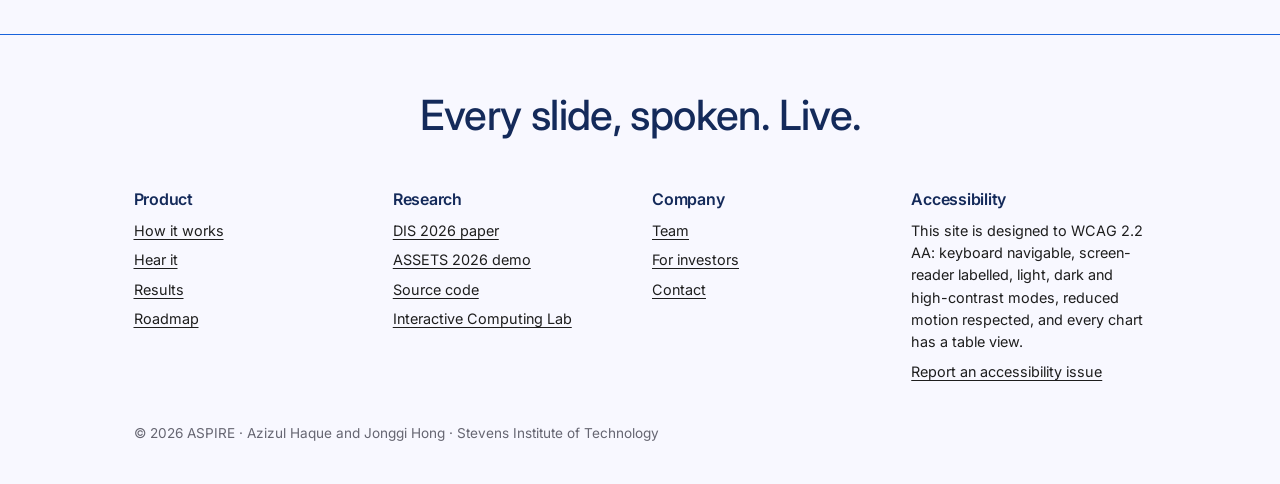
==== commit 687ec689: "Footer: drop the trademark notice line Co-Authored-By: Claude Fable 5.1 <noreply@anthropic.com>" ====
--- a/site/index.html
+++ b/site/index.html
@@ -444,7 +444,6 @@
     </div>
     <div class="foot-bottom">
       <span>© <span id="year">2026</span> ASPIRE · Azizul Haque and Jonggi Hong · Stevens Institute of Technology</span>
-      <span>Claude is a trademark of Anthropic, PBC. Kokoro is an open-weight text-to-speech model.</span>
     </div>
   </div>
 </footer>
--- a/site/css/style.css
+++ b/site/css/style.css
@@ -335,8 +335,8 @@
 @media (max-width: 760px) { .team { grid-template-columns: 1fr; } }
 .person { display: grid; grid-template-columns: 128px 1fr; gap: 1.3rem; align-items: start; }
 @media (max-width: 480px) { .person { grid-template-columns: 1fr; justify-items: center; text-align: center; } .person .links { justify-content: center; } }
-.avatar { width: 128px; height: 128px; border-radius: 50%; background: var(--brand-soft); color: var(--heading); display: grid; place-items: center; font-size: 2rem; font-weight: 500; overflow: hidden; border: 3px solid var(--outline); box-shadow: 0 0 0 3px var(--surface); }
-.avatar img { width: 100%; height: 100%; object-fit: cover; object-position: 50% 38%; display: block; }
+.avatar { width: 128px; height: 128px; border-radius: 50%; background: var(--brand-soft); display: block; overflow: hidden; border: 3px solid var(--outline); box-shadow: 0 0 0 3px var(--surface); }
+.avatar img { width: 100%; height: 100%; aspect-ratio: auto; object-fit: cover; object-position: 50% 38%; display: block; }
 .person h3 { margin: 0 0 .1rem; font-size: 1.2rem; }
 .person .role { color: var(--brand); font-weight: 600; font-size: .92rem; margin-bottom: .5rem; }
 .person p { font-size: .95rem; color: var(--ink-2); margin: 0 0 .6rem; }
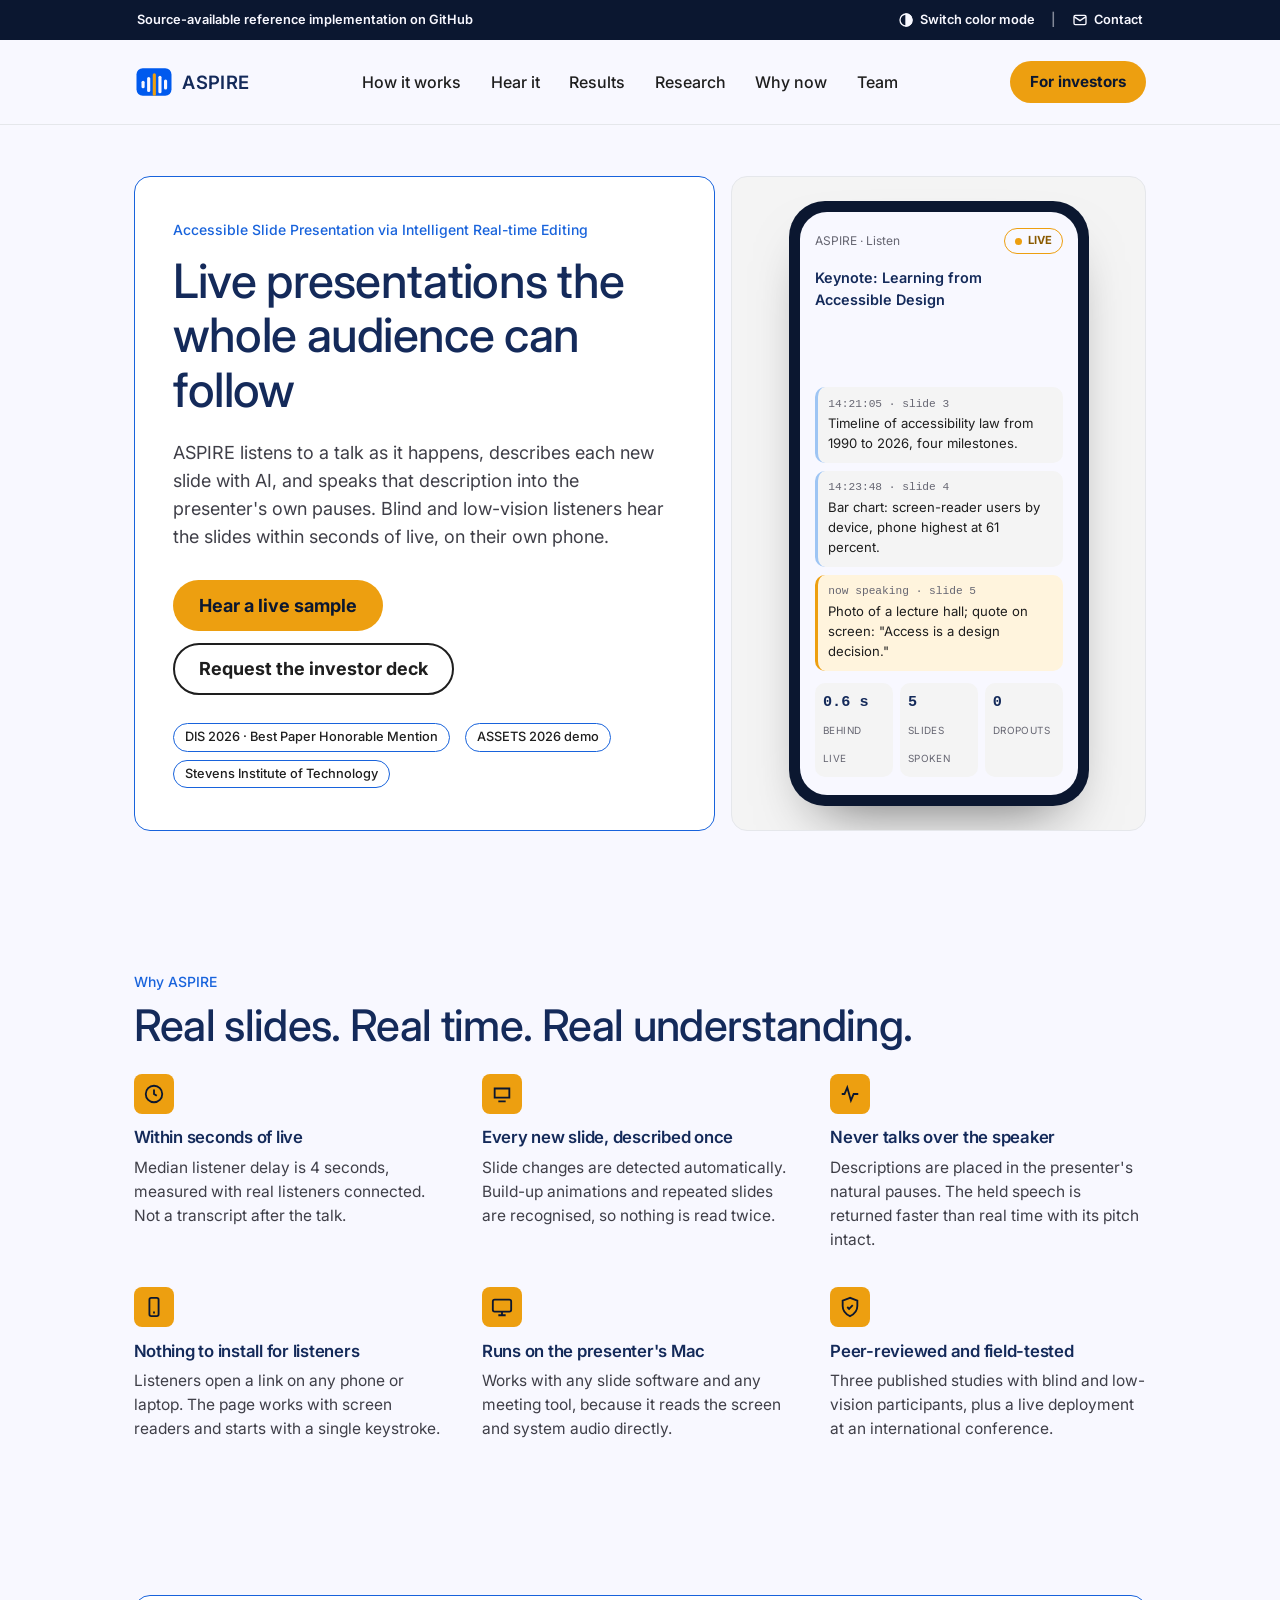
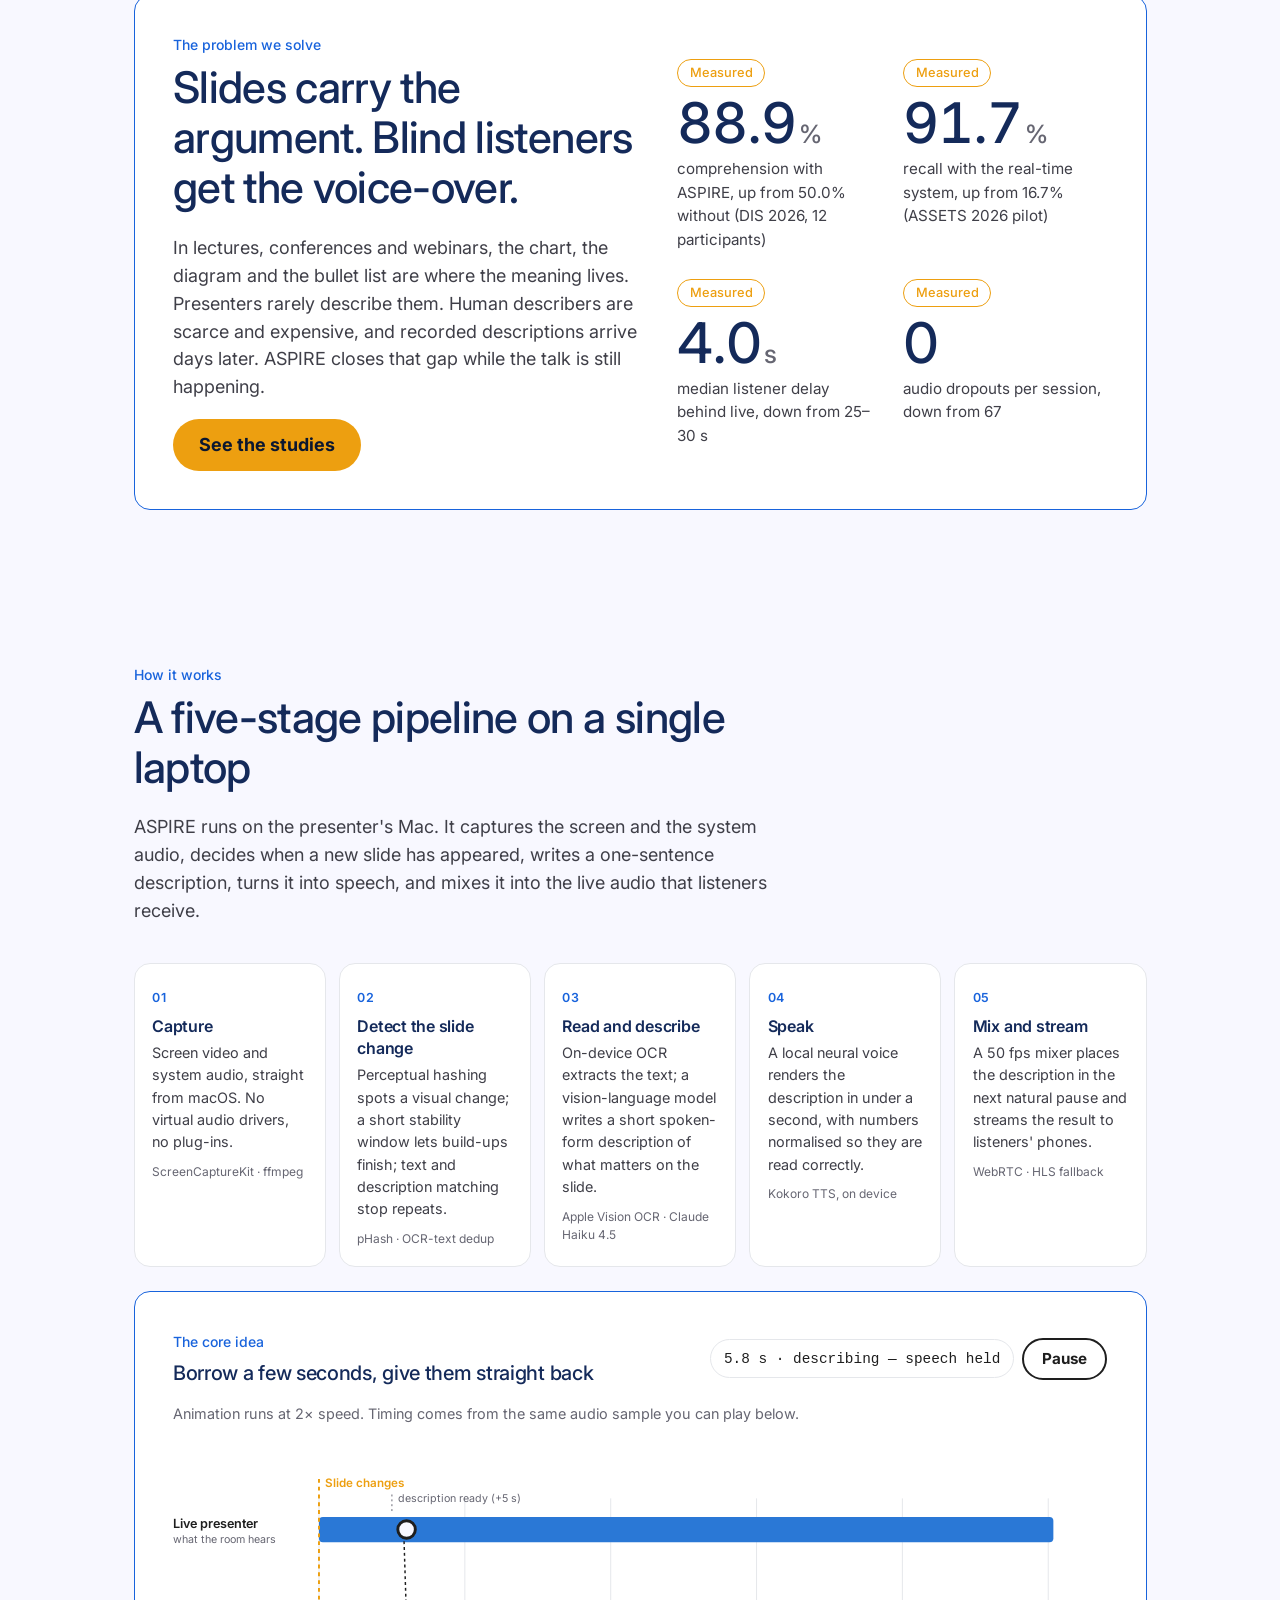
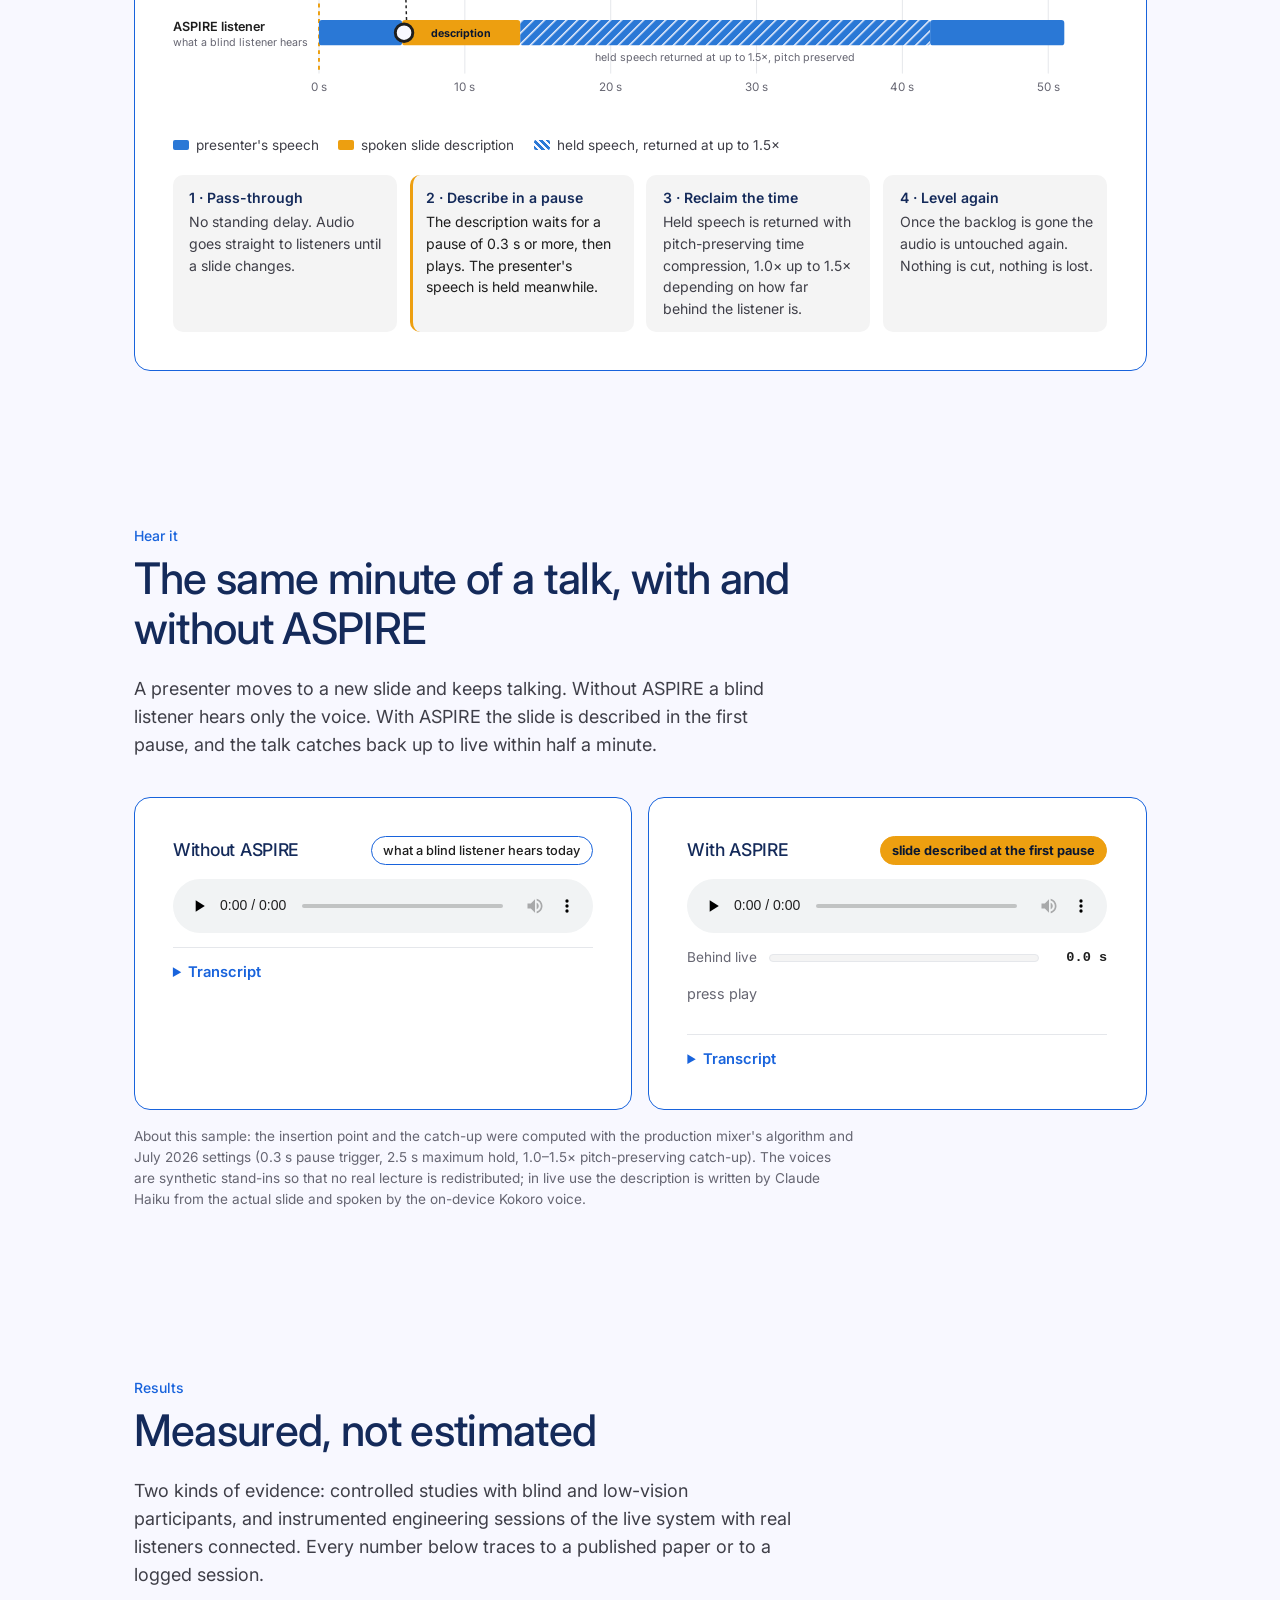
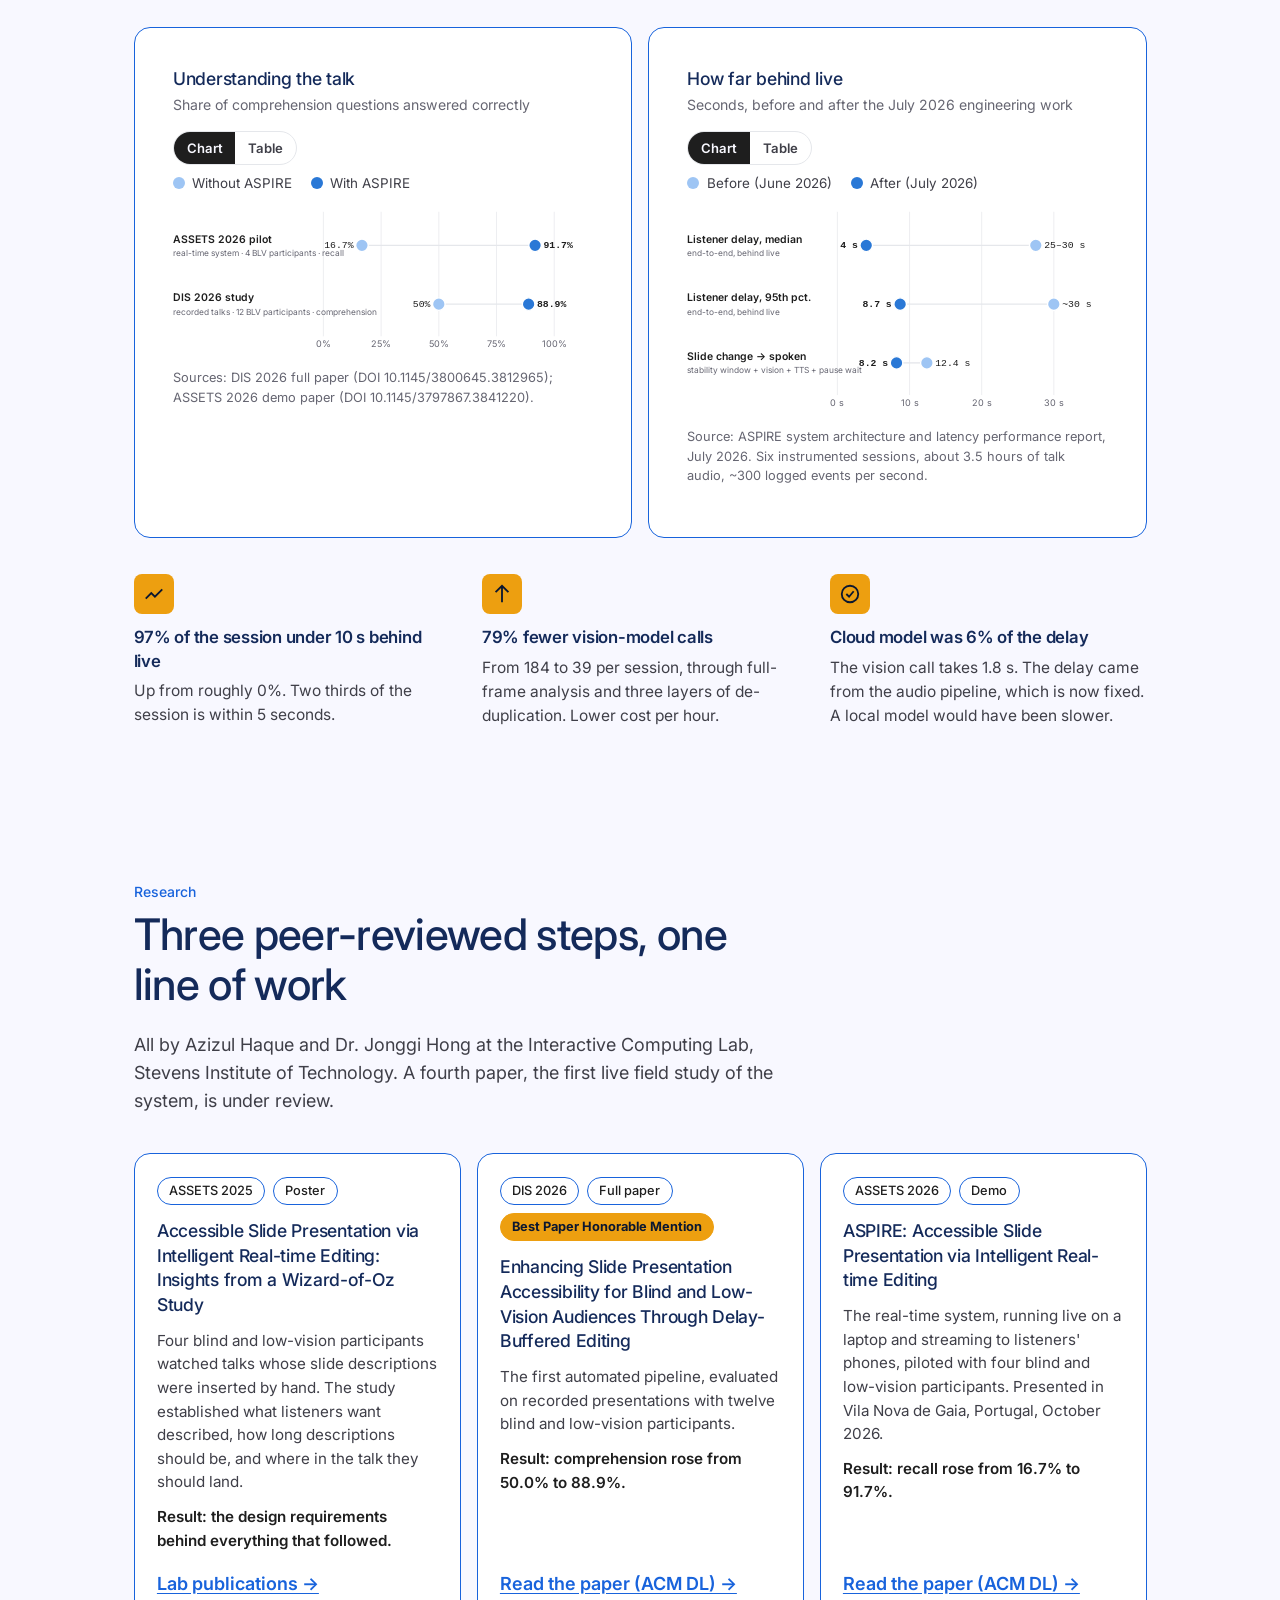
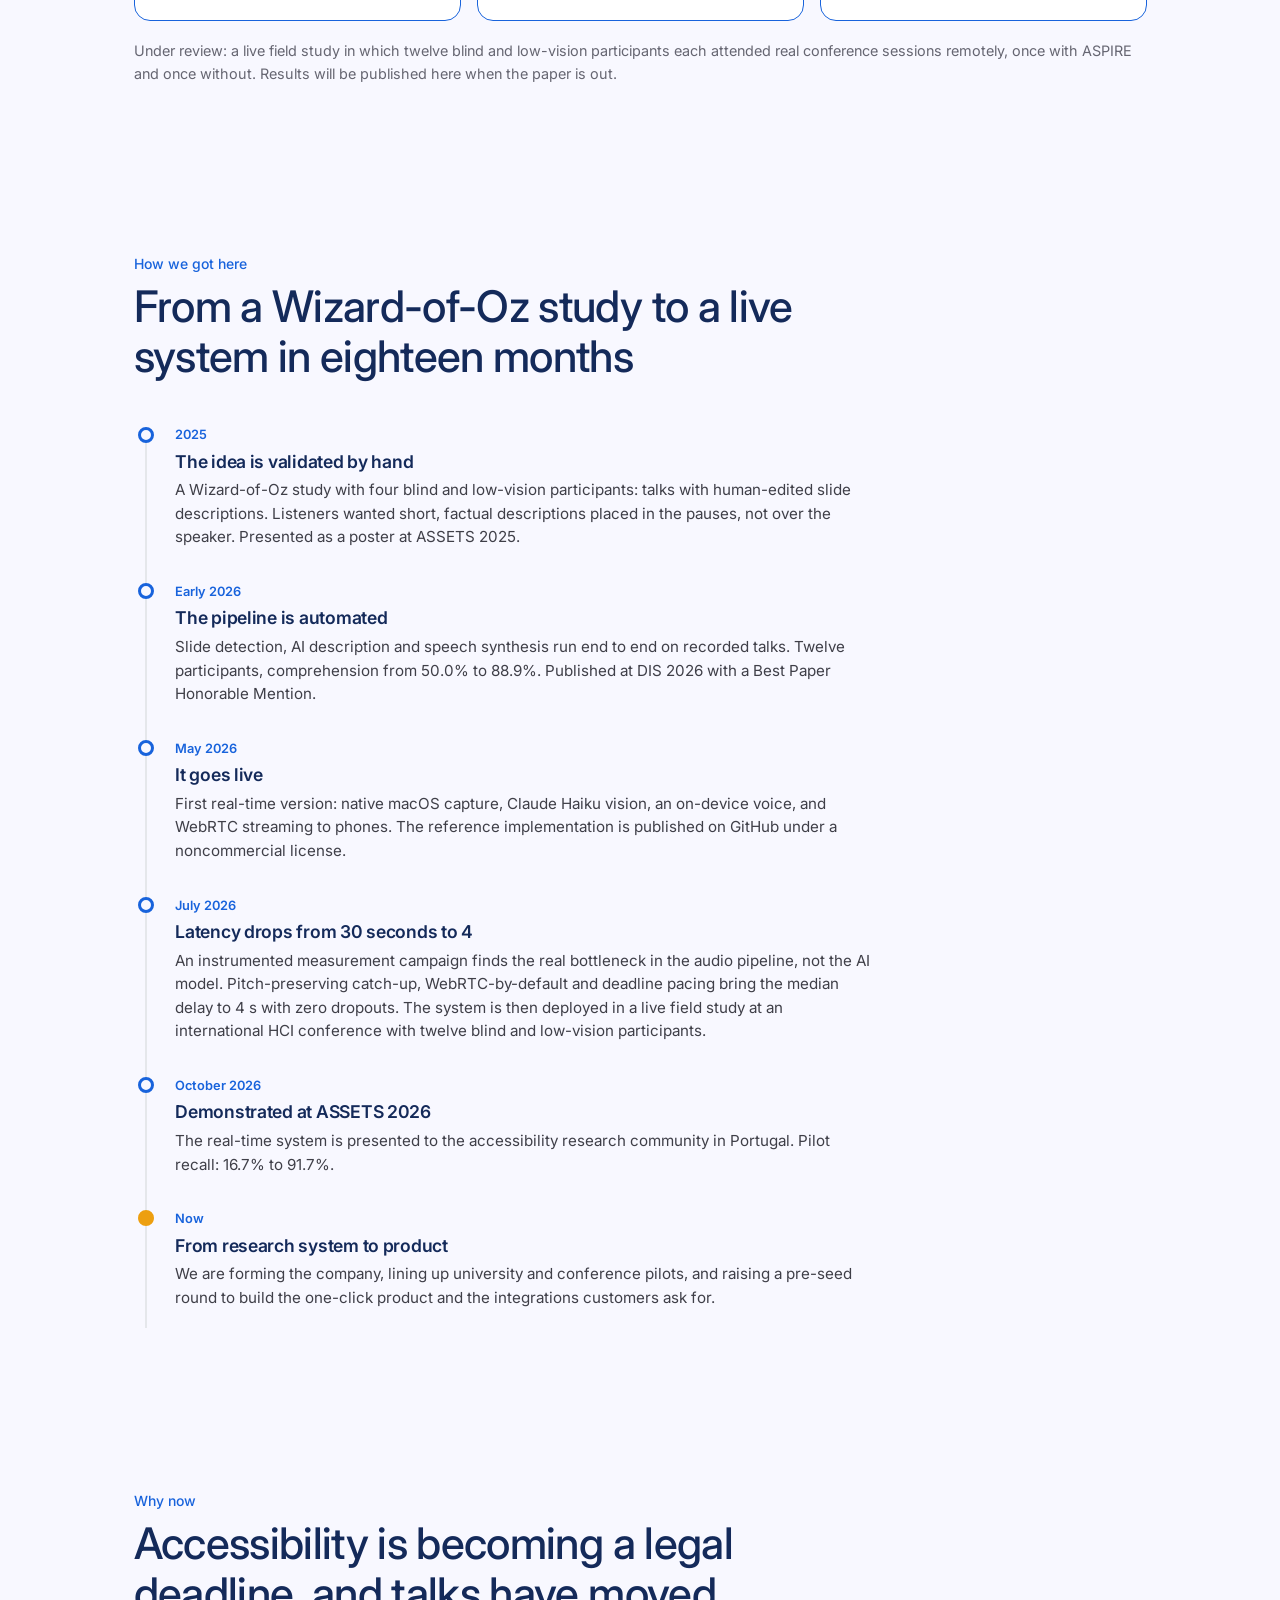
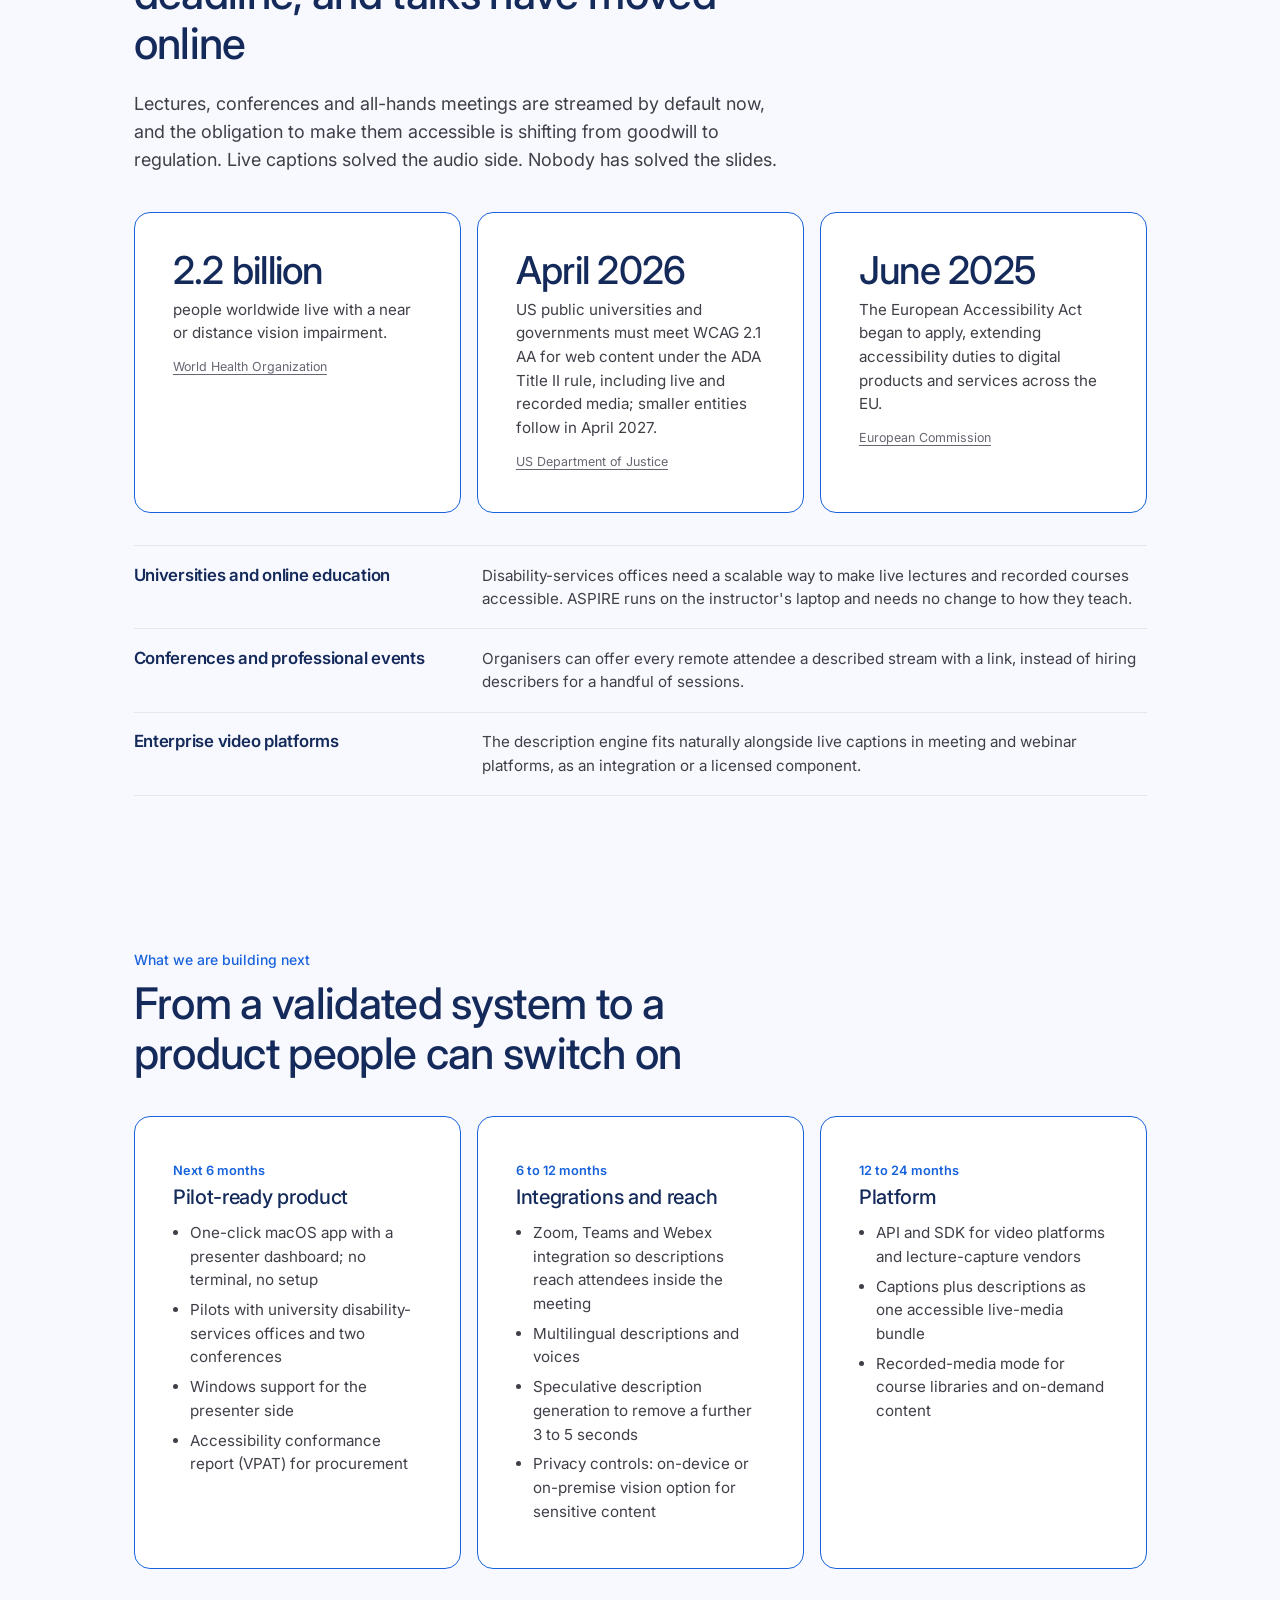
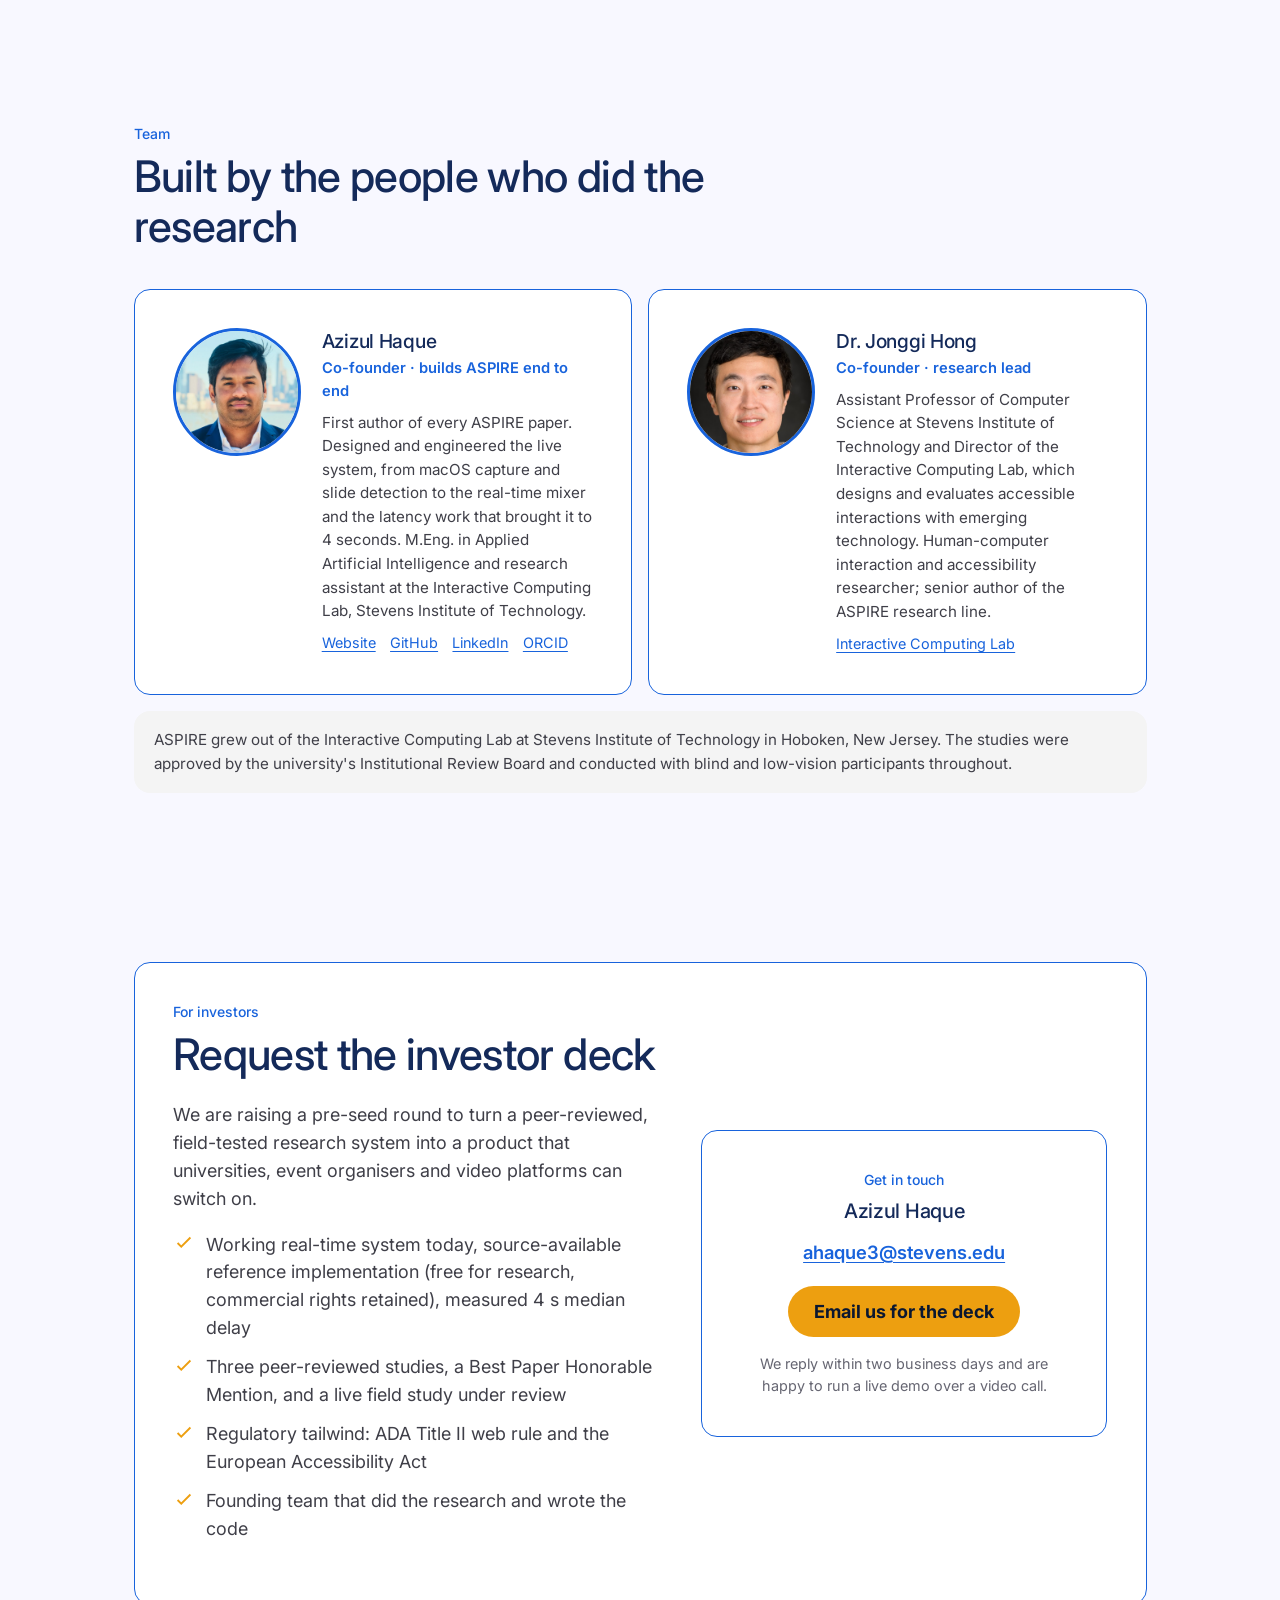
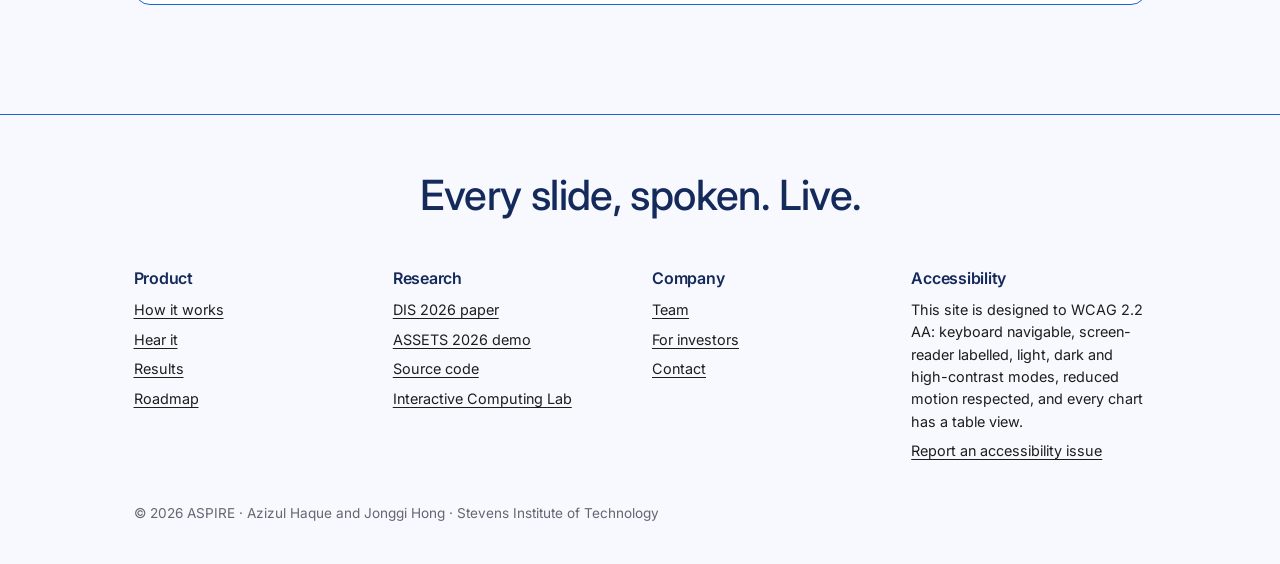
==== commit 9bffaf48: "Describe the code as source-available under a noncommercial license, not open source Co-Authored-By:" ====
--- a/site/index.html
+++ b/site/index.html
@@ -26,7 +26,7 @@
 
 <div class="topbar">
   <div class="wrap">
-    <a href="https://github.com/meazizul/ASPIRE">Open-source reference implementation on GitHub</a>
+    <a href="https://github.com/meazizul/ASPIRE">Source-available reference implementation on GitHub</a>
     <div class="topbar-right">
       <div class="theme-menu">
         <button id="theme-btn" type="button" aria-haspopup="true" aria-expanded="false" aria-controls="theme-menu">
@@ -331,7 +331,7 @@
       <ol class="journey">
         <li class="reveal"><span class="when">2025</span><h3>The idea is validated by hand</h3><p>A Wizard-of-Oz study with four blind and low-vision participants: talks with human-edited slide descriptions. Listeners wanted short, factual descriptions placed in the pauses, not over the speaker. Presented as a poster at ASSETS 2025.</p></li>
         <li class="reveal"><span class="when">Early 2026</span><h3>The pipeline is automated</h3><p>Slide detection, AI description and speech synthesis run end to end on recorded talks. Twelve participants, comprehension from 50.0% to 88.9%. Published at DIS 2026 with a Best Paper Honorable Mention.</p></li>
-        <li class="reveal"><span class="when">May 2026</span><h3>It goes live</h3><p>First real-time version: native macOS capture, Claude Haiku vision, an on-device voice, and WebRTC streaming to phones. The reference implementation is released as open source.</p></li>
+        <li class="reveal"><span class="when">May 2026</span><h3>It goes live</h3><p>First real-time version: native macOS capture, Claude Haiku vision, an on-device voice, and WebRTC streaming to phones. The reference implementation is published on GitHub under a noncommercial license.</p></li>
         <li class="reveal"><span class="when">July 2026</span><h3>Latency drops from 30 seconds to 4</h3><p>An instrumented measurement campaign finds the real bottleneck in the audio pipeline, not the AI model. Pitch-preserving catch-up, WebRTC-by-default and deadline pacing bring the median delay to 4 s with zero dropouts. The system is then deployed in a live field study at an international HCI conference with twelve blind and low-vision participants.</p></li>
         <li class="reveal"><span class="when">October 2026</span><h3>Demonstrated at ASSETS 2026</h3><p>The real-time system is presented to the accessibility research community in Portugal. Pilot recall: 16.7% to 91.7%.</p></li>
         <li class="reveal now"><span class="when">Now</span><h3>From research system to product</h3><p>We are forming the company, lining up university and conference pilots, and raising a pre-seed round to build the one-click product and the integrations customers ask for.</p></li>
@@ -415,7 +415,7 @@
           <h2 id="invest-h">Request the investor deck</h2>
           <p class="lede">We are raising a pre-seed round to turn a peer-reviewed, field-tested research system into a product that universities, event organisers and video platforms can switch on.</p>
           <ul>
-            <li><svg viewBox="0 0 24 24" fill="none" stroke="currentColor" stroke-width="2" aria-hidden="true"><path d="m5 12 4 4L19 6"/></svg><span>Working real-time system today, open-source reference implementation, measured 4 s median delay</span></li>
+            <li><svg viewBox="0 0 24 24" fill="none" stroke="currentColor" stroke-width="2" aria-hidden="true"><path d="m5 12 4 4L19 6"/></svg><span>Working real-time system today, source-available reference implementation (free for research, commercial rights retained), measured 4 s median delay</span></li>
             <li><svg viewBox="0 0 24 24" fill="none" stroke="currentColor" stroke-width="2" aria-hidden="true"><path d="m5 12 4 4L19 6"/></svg><span>Three peer-reviewed studies, a Best Paper Honorable Mention, and a live field study under review</span></li>
             <li><svg viewBox="0 0 24 24" fill="none" stroke="currentColor" stroke-width="2" aria-hidden="true"><path d="m5 12 4 4L19 6"/></svg><span>Regulatory tailwind: ADA Title II web rule and the European Accessibility Act</span></li>
             <li><svg viewBox="0 0 24 24" fill="none" stroke="currentColor" stroke-width="2" aria-hidden="true"><path d="m5 12 4 4L19 6"/></svg><span>Founding team that did the research and wrote the code</span></li>
